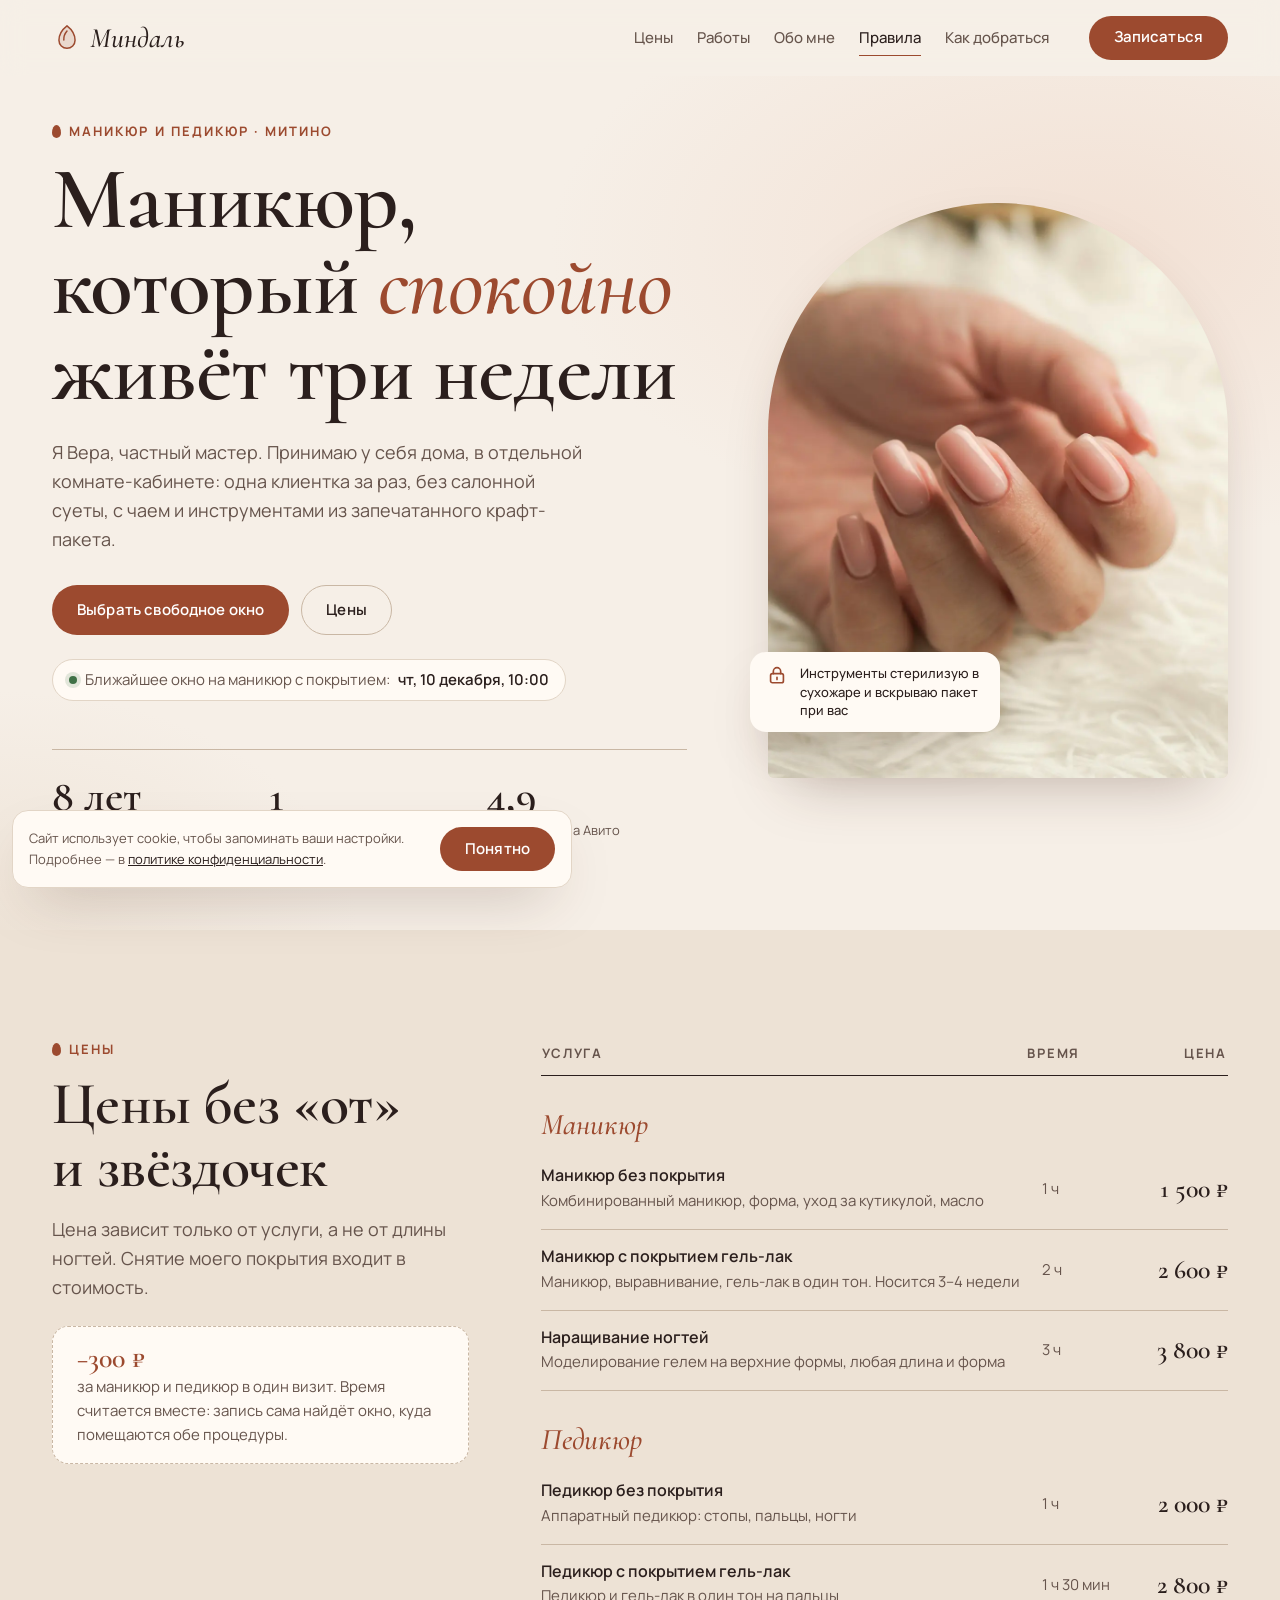
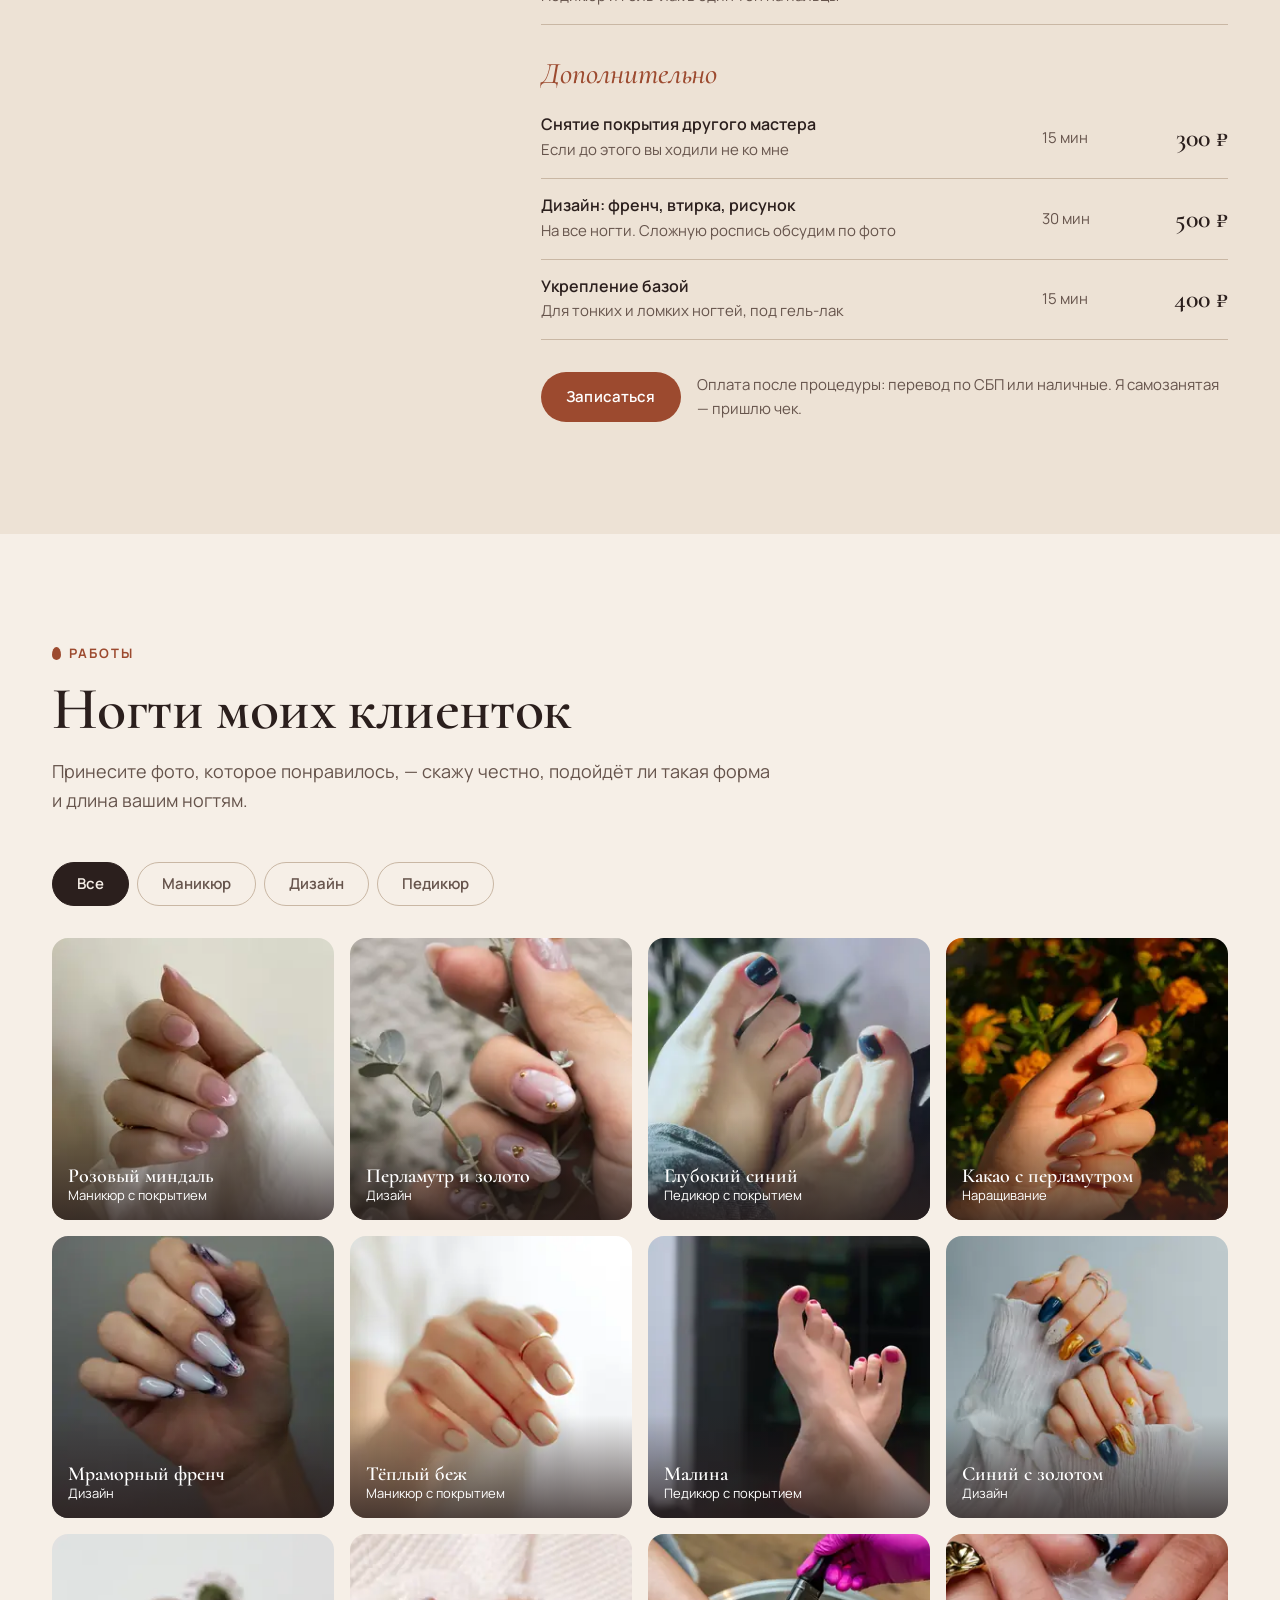
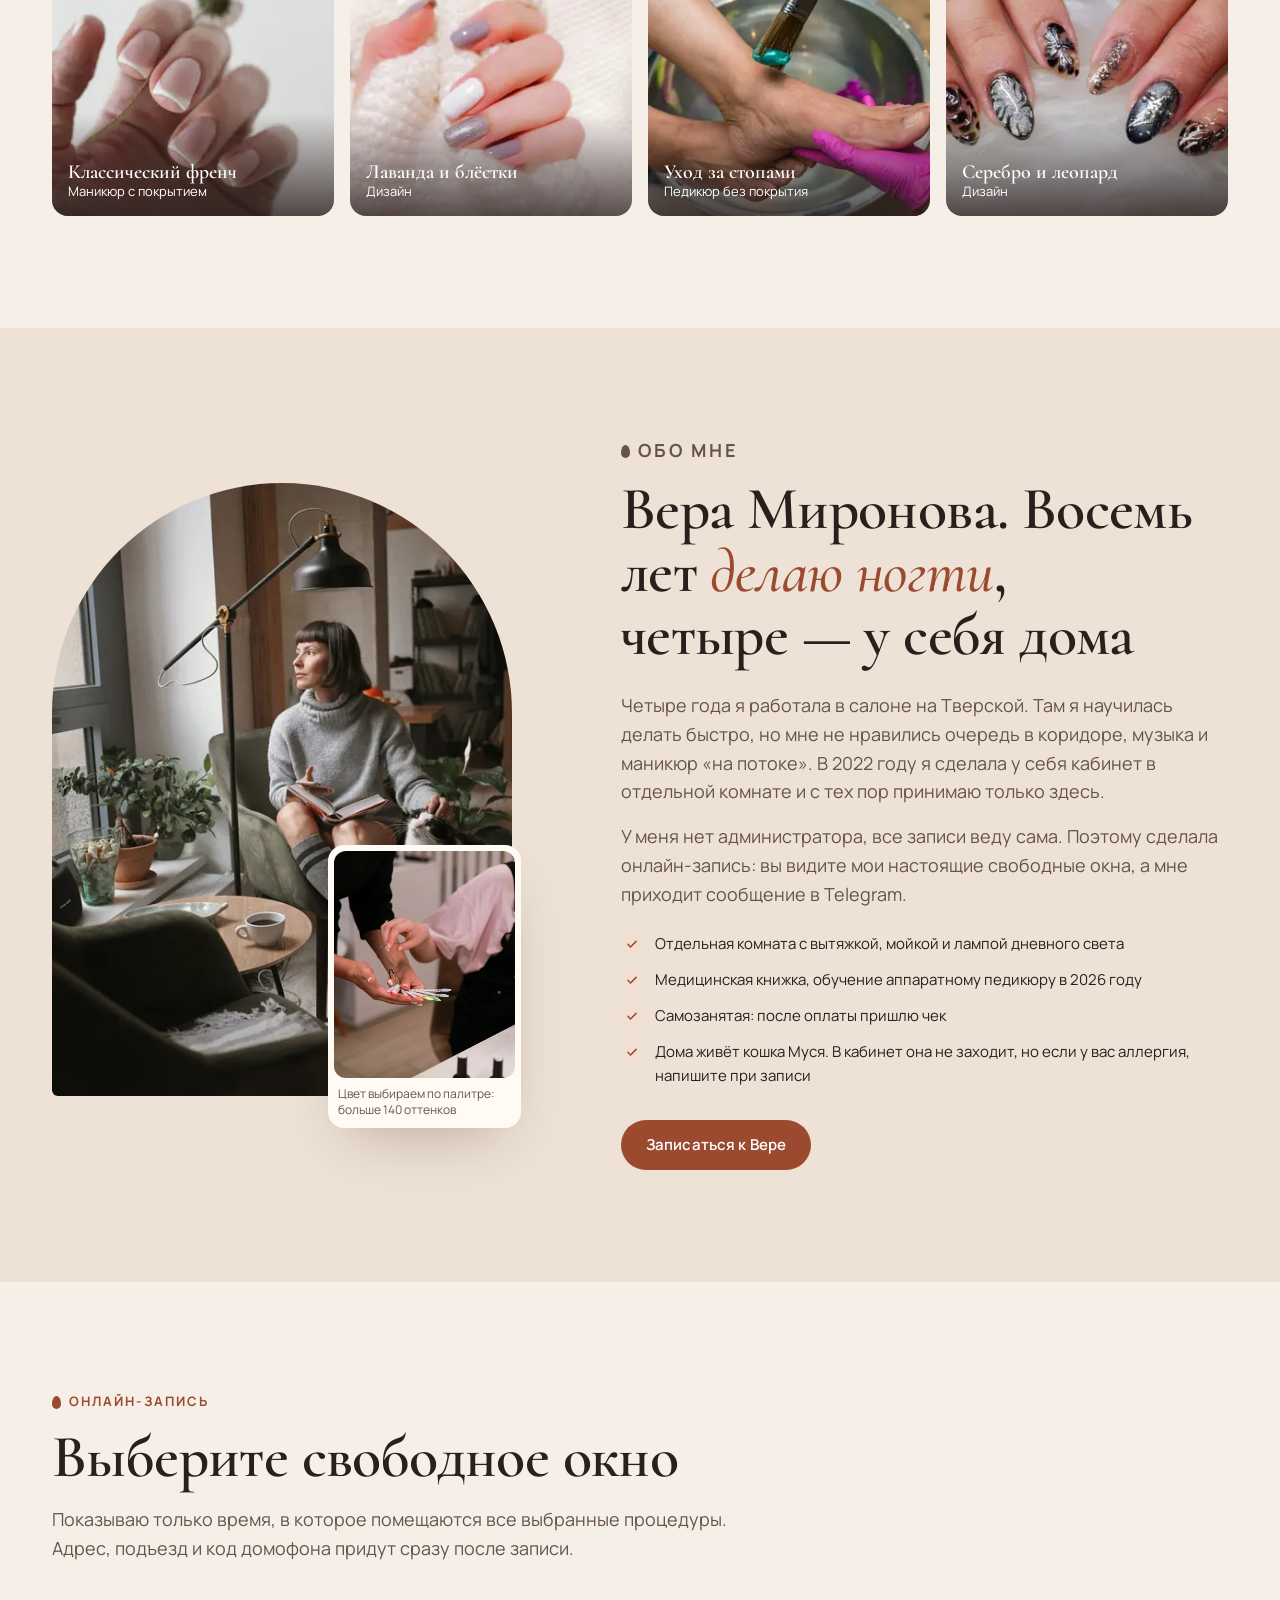
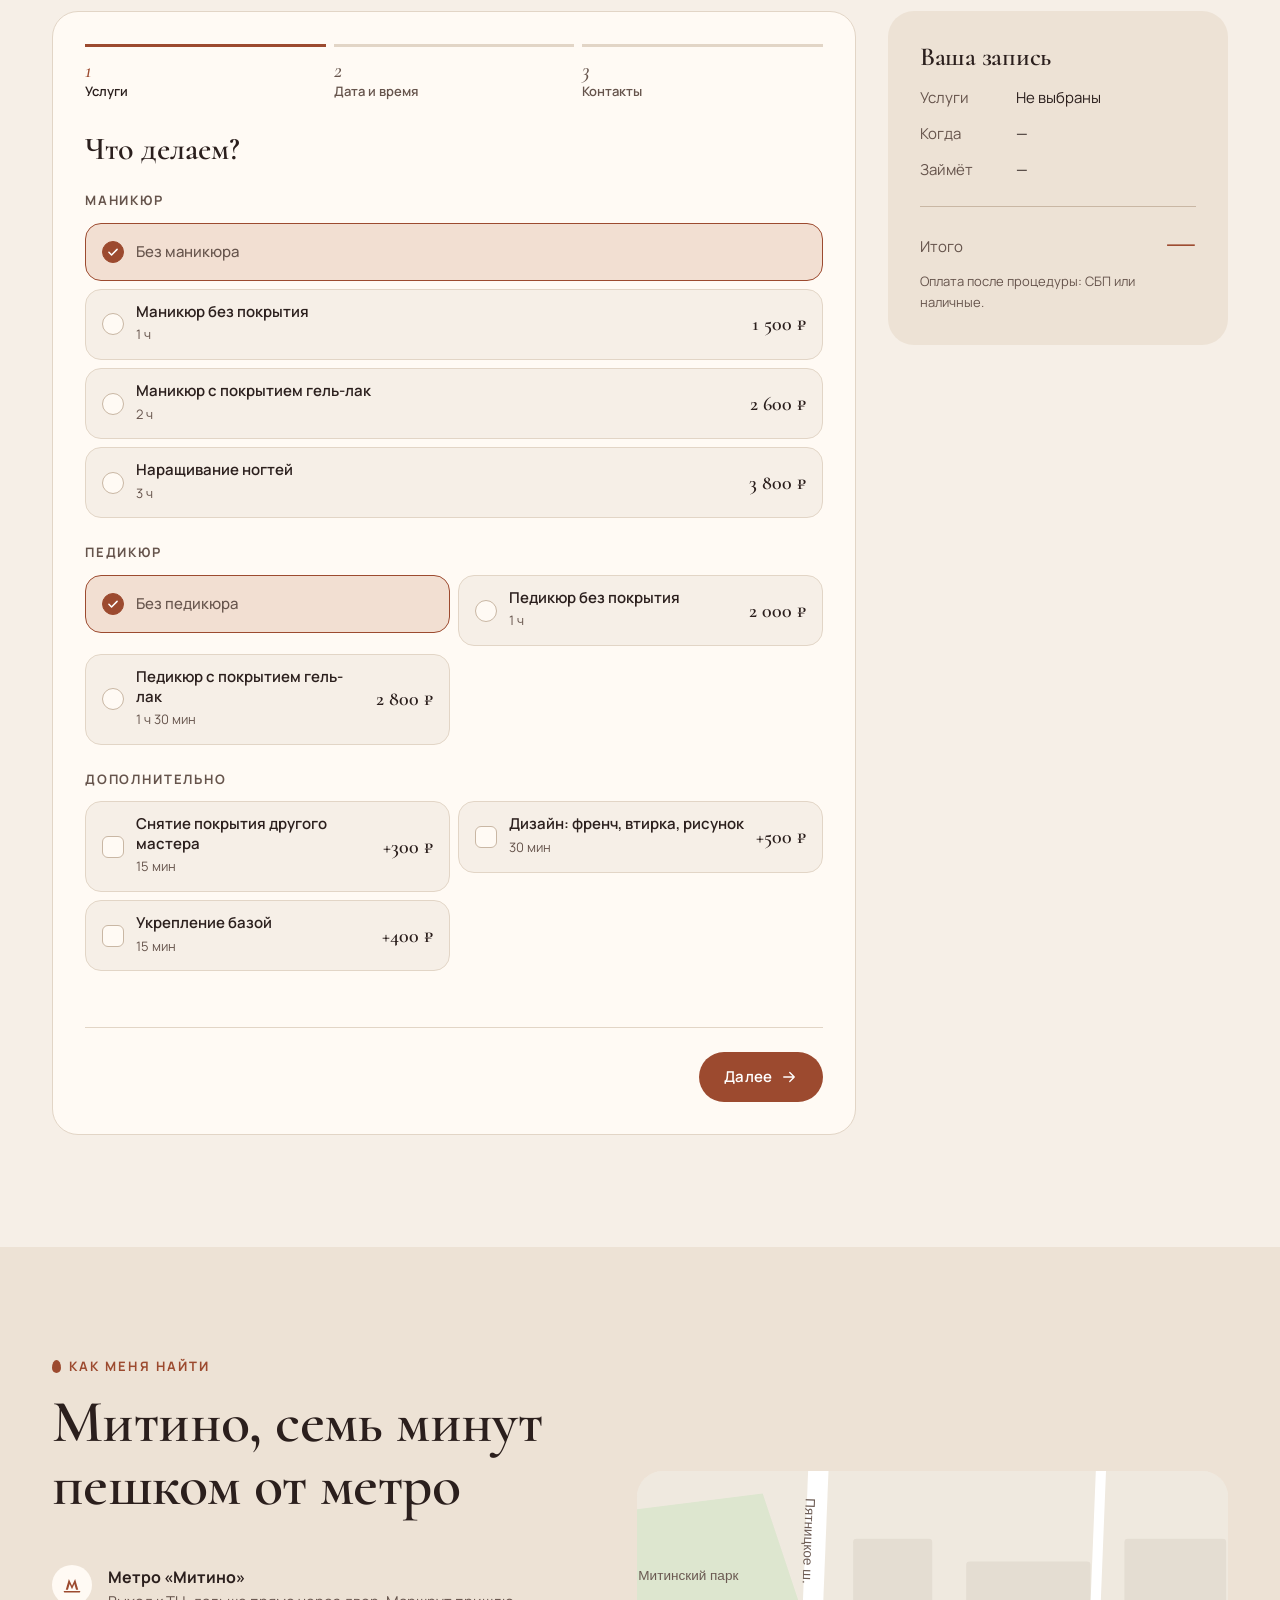
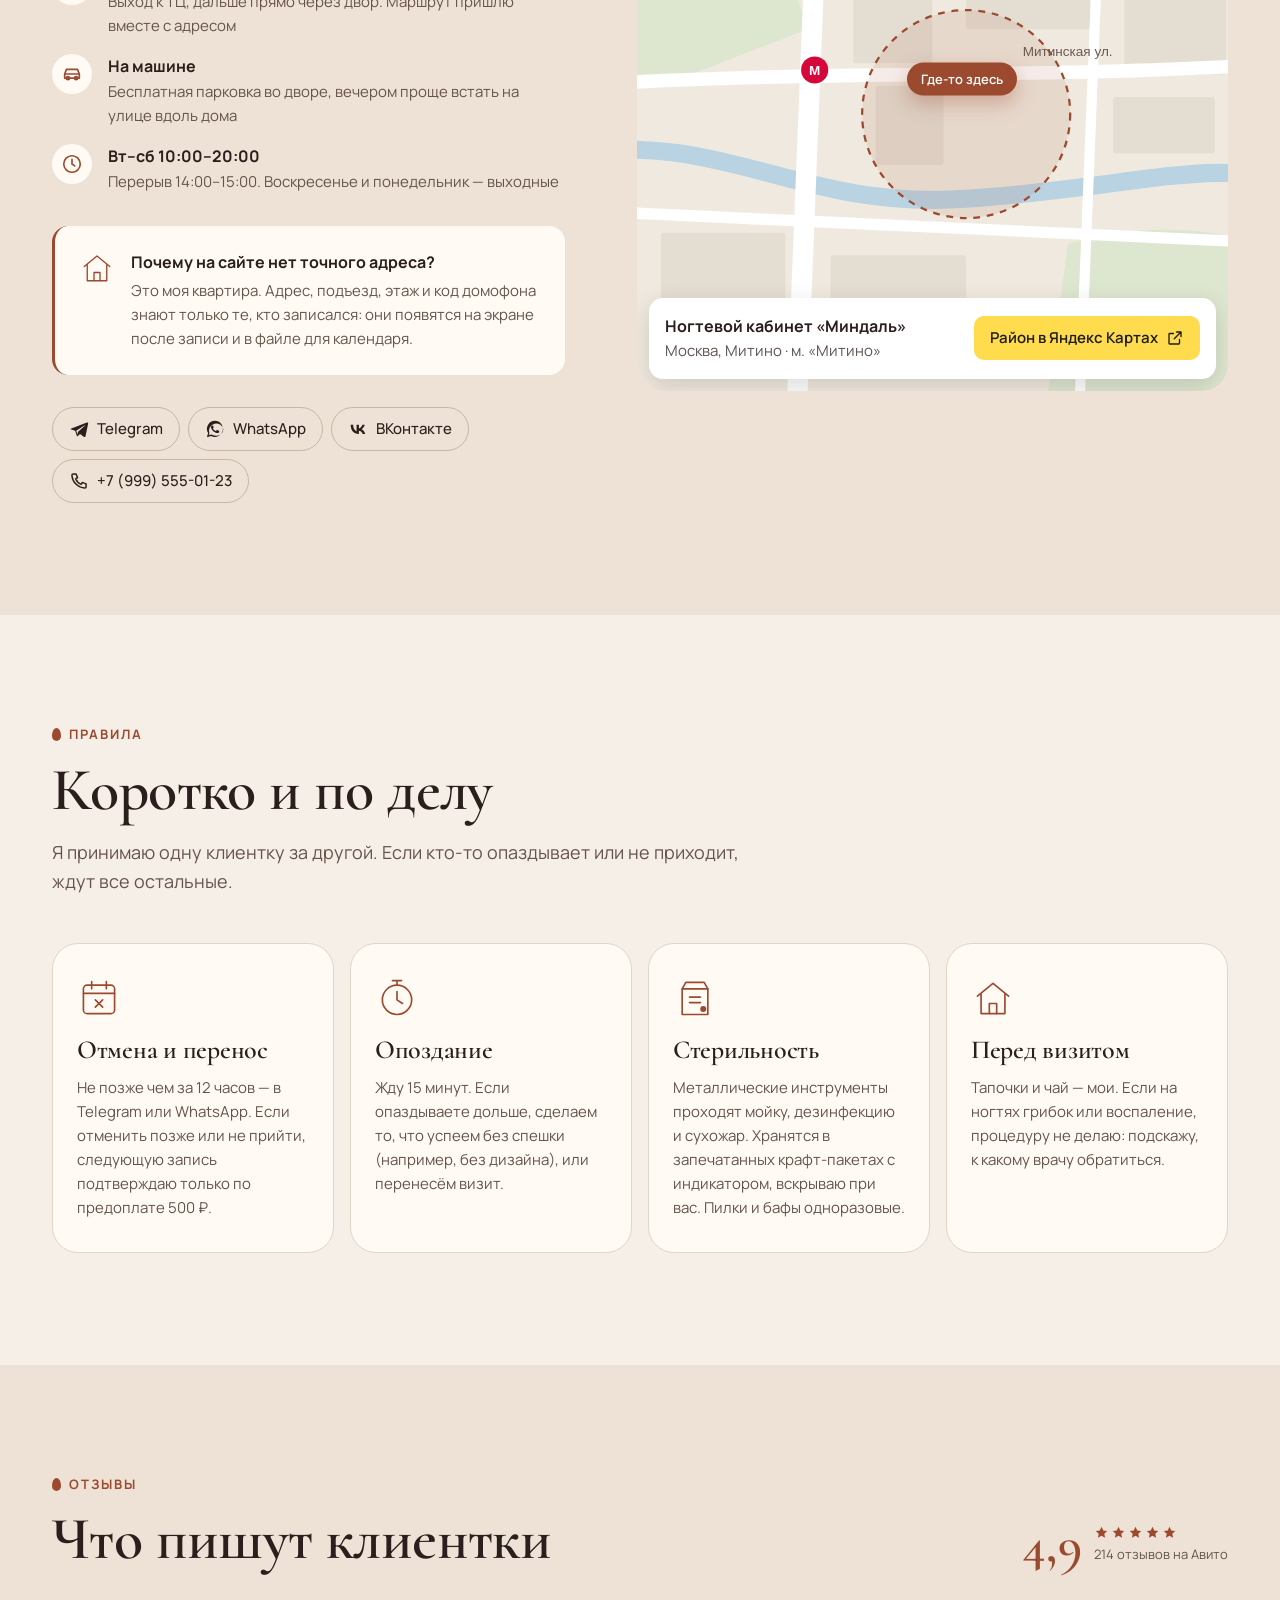
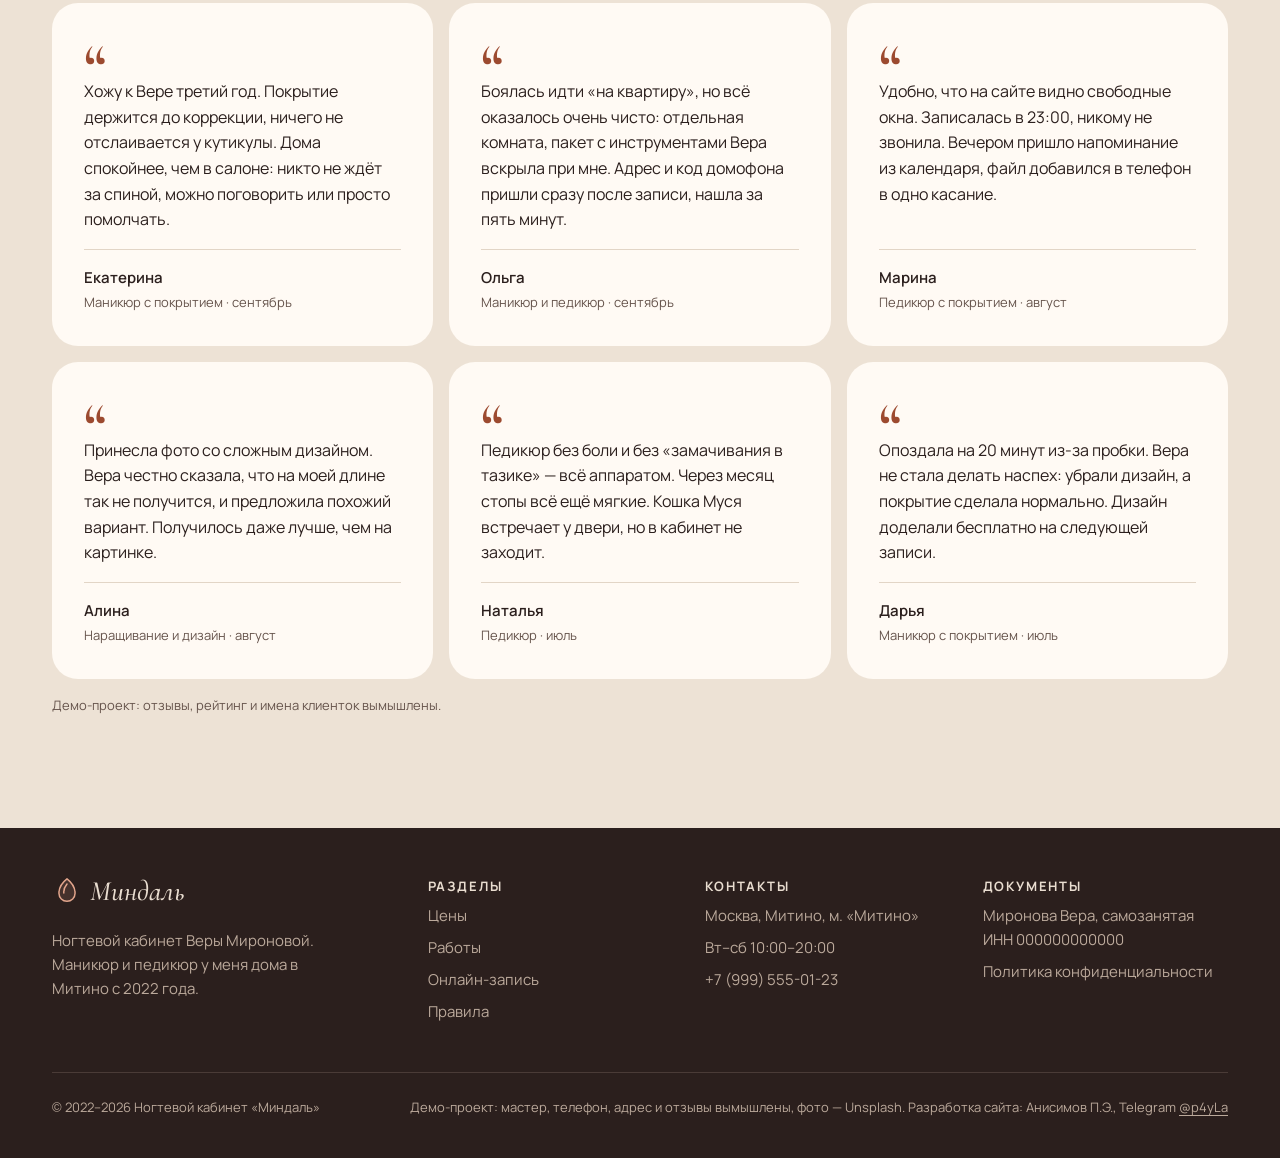
==== index.html @ 2eff7306 "Сайт ногтевого кабинета «Миндаль»: вёрстка, запись по свободным окнам, воркер Co-Authored-By: Claude" ====
<!doctype html>
<html lang="ru">
<head>
  <meta charset="utf-8">
  <meta name="viewport" content="width=device-width, initial-scale=1, viewport-fit=cover">
  <title>Маникюр и педикюр на дому в Митино — кабинет «Миндаль», запись онлайн</title>
  <meta name="description" content="Маникюр с покрытием за 2 600 ₽, педикюр, наращивание. Частный мастер Вера в Митино, 7 минут от метро. Стерильные инструменты из крафт-пакета, одна клиентка за раз. Свободные окна и запись онлайн.">
  <link rel="canonical" href="https://p4yla.github.io/mindal-nails/">
  <meta name="theme-color" content="#f6efe7">
  <meta name="format-detection" content="telephone=no">

  <!-- Яндекс Вебмастер: вставьте свой код подтверждения -->
  <!-- <meta name="yandex-verification" content="XXXXXXXXXXXXXXXX"> -->

  <!-- Open Graph / Twitter Card -->
  <meta property="og:type" content="website">
  <meta property="og:locale" content="ru_RU">
  <meta property="og:site_name" content="Миндаль — маникюр в Митино">
  <meta property="og:title" content="«Миндаль» — маникюр, который спокойно живёт три недели">
  <meta property="og:description" content="Частный мастер в Митино: маникюр, педикюр, наращивание. Одна клиентка за раз, стерильные инструменты, запись онлайн в свободное окно.">
  <meta property="og:url" content="https://p4yla.github.io/mindal-nails/">
  <meta property="og:image" content="https://p4yla.github.io/mindal-nails/img/og.jpg">
  <meta property="og:image:width" content="1200">
  <meta property="og:image:height" content="630">
  <meta name="twitter:card" content="summary_large_image">
  <meta name="twitter:title" content="«Миндаль» — маникюр, который спокойно живёт три недели">
  <meta name="twitter:description" content="Частный мастер в Митино: маникюр, педикюр, запись онлайн в свободное окно.">
  <meta name="twitter:image" content="https://p4yla.github.io/mindal-nails/img/og.jpg">

  <link rel="icon" href="img/favicon.svg" type="image/svg+xml">
  <link rel="preload" href="fonts/cormorant.woff2" as="font" type="font/woff2" crossorigin>
  <link rel="preload" href="fonts/manrope.woff2" as="font" type="font/woff2" crossorigin>
  <link rel="preload" href="img/hero-600.webp" as="image" type="image/webp" media="(max-width: 767px)">
  <link rel="preload" href="img/hero-1000.webp" as="image" type="image/webp" media="(min-width: 768px)">
  <link rel="stylesheet" href="css/style.css">

  <!-- Класс .js включает анимации появления. Без JS контент просто виден. -->
  <script>document.documentElement.classList.add('js')</script>

  <!-- Яндекс Метрика: вставьте код счётчика сюда -->
  <!--
  <script type="text/javascript">
    (function(m,e,t,r,i,k,a){ ... })(window, document, "script", "https://mc.yandex.ru/metrika/tag.js", "ym");
    ym(00000000, "init", { clickmap:true, trackLinks:true, accurateTrackBounce:true });
  </script>
  <noscript><div><img src="https://mc.yandex.ru/watch/00000000" style="position:absolute; left:-9999px;" alt=""></div></noscript>
  -->

  <!-- Точного адреса здесь нет намеренно: мастер принимает дома. Только район и метро. -->
  <script type="application/ld+json">
  {
    "@context": "https://schema.org",
    "@type": "NailSalon",
    "name": "Ногтевой кабинет «Миндаль»",
    "description": "Частный мастер маникюра и педикюра. Принимает у себя дома в Митино, одна клиентка за раз.",
    "url": "https://p4yla.github.io/mindal-nails/",
    "image": "https://p4yla.github.io/mindal-nails/img/og.jpg",
    "telephone": "+7-999-555-01-23",
    "priceRange": "300–3 800 ₽",
    "currenciesAccepted": "RUB",
    "paymentAccepted": "СБП, наличные",
    "address": {
      "@type": "PostalAddress",
      "addressLocality": "Москва",
      "addressRegion": "район Митино",
      "addressCountry": "RU"
    },
    "geo": { "@type": "GeoCoordinates", "latitude": 55.846, "longitude": 37.362 },
    "openingHoursSpecification": [{
      "@type": "OpeningHoursSpecification",
      "dayOfWeek": ["Tuesday","Wednesday","Thursday","Friday","Saturday"],
      "opens": "10:00", "closes": "20:00"
    }],
    "aggregateRating": { "@type": "AggregateRating", "ratingValue": "4.9", "reviewCount": "214" },
    "hasOfferCatalog": {
      "@type": "OfferCatalog",
      "name": "Маникюр и педикюр",
      "itemListElement": [
        { "@type": "Offer", "itemOffered": { "@type": "Service", "name": "Маникюр без покрытия" }, "price": "1500", "priceCurrency": "RUB" },
        { "@type": "Offer", "itemOffered": { "@type": "Service", "name": "Маникюр с покрытием гель-лак" }, "price": "2600", "priceCurrency": "RUB" },
        { "@type": "Offer", "itemOffered": { "@type": "Service", "name": "Наращивание ногтей" }, "price": "3800", "priceCurrency": "RUB" },
        { "@type": "Offer", "itemOffered": { "@type": "Service", "name": "Педикюр без покрытия" }, "price": "2000", "priceCurrency": "RUB" },
        { "@type": "Offer", "itemOffered": { "@type": "Service", "name": "Педикюр с покрытием гель-лак" }, "price": "2800", "priceCurrency": "RUB" }
      ]
    }
  }
  </script>
</head>
<body>
  <!-- SVG-спрайт: все иконки в одном месте, используются через <use> -->
  <svg width="0" height="0" style="position:absolute" aria-hidden="true" focusable="false">
    <symbol id="i-almond" viewBox="0 0 32 32" fill="none" stroke="currentColor" stroke-width="1.6" stroke-linejoin="round">
      <path d="M16 3c6 4.6 8.6 10.4 8.6 15.4A8.6 8.6 0 0116 27a8.6 8.6 0 01-8.6-8.6C7.4 13.4 10 7.6 16 3z" fill="currentColor" fill-opacity=".14"/>
      <path d="M16 8.5c-2.6 3-3.6 6.3-3.4 9.6" stroke-linecap="round"/>
    </symbol>
    <symbol id="i-check" viewBox="0 0 24 24" fill="none" stroke="currentColor" stroke-width="2.6" stroke-linecap="round" stroke-linejoin="round"><path d="M5 12.5l4.5 4.5L19 7.5"/></symbol>
    <symbol id="i-clock" viewBox="0 0 24 24" fill="none" stroke="currentColor" stroke-width="1.8" stroke-linecap="round"><circle cx="12" cy="12" r="9"/><path d="M12 7v5l3 2"/></symbol>
    <symbol id="i-arrow-left" viewBox="0 0 24 24" fill="none" stroke="currentColor" stroke-width="1.8" stroke-linecap="round" stroke-linejoin="round"><path d="M19 12H5M11 6l-6 6 6 6"/></symbol>
    <symbol id="i-arrow-right" viewBox="0 0 24 24" fill="none" stroke="currentColor" stroke-width="1.8" stroke-linecap="round" stroke-linejoin="round"><path d="M5 12h14M13 6l6 6-6 6"/></symbol>
    <symbol id="i-star" viewBox="0 0 24 24" fill="currentColor"><path d="M12 2.8l2.8 5.9 6.4.8-4.7 4.4 1.2 6.4L12 17.2l-5.7 3.1 1.2-6.4L2.8 9.5l6.4-.8z"/></symbol>
    <symbol id="i-calendar" viewBox="0 0 24 24" fill="none" stroke="currentColor" stroke-width="1.8" stroke-linecap="round"><rect x="3.5" y="5" width="17" height="15.5" rx="2"/><path d="M3.5 10h17M8 3v4M16 3v4"/></symbol>
    <symbol id="i-pin" viewBox="0 0 24 24" fill="none" stroke="currentColor" stroke-width="1.8"><path d="M12 21s7-6.2 7-11.5A7 7 0 005 9.5C5 14.8 12 21 12 21z"/><circle cx="12" cy="9.5" r="2.5"/></symbol>
    <symbol id="i-key" viewBox="0 0 24 24" fill="none" stroke="currentColor" stroke-width="1.8" stroke-linecap="round" stroke-linejoin="round"><circle cx="8" cy="15" r="4"/><path d="M11 12l8-8M16 7l2 2M14 9l2 2"/></symbol>
    <symbol id="i-lock" viewBox="0 0 24 24" fill="none" stroke="currentColor" stroke-width="1.8" stroke-linecap="round"><rect x="5" y="10.5" width="14" height="10" rx="2"/><path d="M8 10.5V8a4 4 0 018 0v2.5M12 14.5v2.5"/></symbol>
    <symbol id="i-metro" viewBox="0 0 24 24" fill="currentColor"><path d="M3 18.5h18v1.6H3zM5.2 17.3L8.6 5.5l3.4 7.4 3.4-7.4 3.4 11.8h-2.4l-1.8-6.4-2.6 5.6-2.6-5.6-1.8 6.4z"/></symbol>
    <symbol id="i-car" viewBox="0 0 24 24" fill="none" stroke="currentColor" stroke-width="1.8" stroke-linejoin="round"><path d="M4 16.5V12l2-5h12l2 5v4.5zM4 12h16"/><circle cx="7.5" cy="16.5" r="1.8"/><circle cx="16.5" cy="16.5" r="1.8"/></symbol>
    <symbol id="i-cancel" viewBox="0 0 48 48" fill="none" stroke="currentColor" stroke-width="1.8" stroke-linecap="round"><rect x="7" y="10" width="34" height="31" rx="4"/><path d="M7 19h34M16 6v8M32 6v8M20 26l8 8M28 26l-8 8"/></symbol>
    <symbol id="i-late" viewBox="0 0 48 48" fill="none" stroke="currentColor" stroke-width="1.8" stroke-linecap="round"><circle cx="24" cy="26" r="16"/><path d="M24 17v9l6 4M19 5h10M24 5v5"/></symbol>
    <symbol id="i-steril" viewBox="0 0 48 48" fill="none" stroke="currentColor" stroke-width="1.8" stroke-linecap="round" stroke-linejoin="round"><path d="M10 14h28v28H10z"/><path d="M10 14l4-7h20l4 7M18 23h12M18 29h12"/><circle cx="33" cy="36" r="2.4" fill="currentColor"/></symbol>
    <symbol id="i-home" viewBox="0 0 48 48" fill="none" stroke="currentColor" stroke-width="1.8" stroke-linecap="round" stroke-linejoin="round"><path d="M7 22L24 8l17 14M11 19v22h26V19"/><path d="M20 41V30h8v11"/></symbol>
    <symbol id="i-telegram" viewBox="0 0 24 24" fill="currentColor"><path d="M21.4 4.2L2.9 11.3c-1.1.4-1.1 1.1-.2 1.4l4.7 1.5 1.8 5.6c.2.6.1.9.8.9.5 0 .7-.2 1-.5l2.3-2.2 4.8 3.5c.9.5 1.5.2 1.7-.8l3.1-14.8c.3-1.3-.5-1.9-1.5-1.5zM8.7 14l9.7-6.1c.5-.3.9-.1.5.2l-8.3 7.5-.3 3.4L8.7 14z"/></symbol>
    <symbol id="i-whatsapp" viewBox="0 0 24 24" fill="currentColor"><path d="M12 2.2a9.7 9.7 0 00-8.3 14.7L2.3 21.8l5-1.3A9.7 9.7 0 1012 2.2zm0 17.7c-1.5 0-3-.4-4.2-1.2l-.3-.2-3 .8.8-2.9-.2-.3a8 8 0 1116.9-4.2A8 8 0 0112 19.9zm4.4-6c-.2-.1-1.4-.7-1.7-.8-.2-.1-.4-.1-.5.1l-.8 1c-.1.2-.3.2-.5.1-.7-.3-2.2-.9-3.2-2.7-.2-.4.2-.4.7-1.3.1-.2 0-.3 0-.4l-.8-1.8c-.2-.5-.4-.4-.5-.4h-.5c-.2 0-.4.1-.6.3-.2.2-.8.8-.8 2s.9 2.3 1 2.5c.1.2 1.7 2.7 4.2 3.8 1.6.7 2.2.7 3 .6.5-.1 1.4-.6 1.6-1.1.2-.6.2-1 .1-1.1l-.5-.3z"/></symbol>
    <symbol id="i-vk" viewBox="0 0 24 24" fill="currentColor"><path d="M12.8 18c-6 0-9.5-4.1-9.6-11h3c.1 5 2.3 7.2 4.1 7.6V7h2.8v4.3c1.7-.2 3.6-2.2 4.2-4.3h2.8c-.5 2.6-2.4 4.6-3.8 5.4 1.4.7 3.6 2.4 4.4 5.6h-3.1c-.6-2.1-2.3-3.7-4.5-3.9V18h-.3z"/></symbol>
    <symbol id="i-phone" viewBox="0 0 24 24" fill="none" stroke="currentColor" stroke-width="1.8" stroke-linejoin="round"><path d="M5 3.5h3.5l1.8 4.5-2.3 1.4a11 11 0 006.6 6.6l1.4-2.3 4.5 1.8V19a1.5 1.5 0 01-1.5 1.5A16.5 16.5 0 013.5 5 1.5 1.5 0 015 3.5z"/></symbol>
    <symbol id="i-external" viewBox="0 0 24 24" fill="none" stroke="currentColor" stroke-width="1.8" stroke-linecap="round" stroke-linejoin="round"><path d="M14 4h6v6M20 4l-9 9M18 14v5a1 1 0 01-1 1H5a1 1 0 01-1-1V7a1 1 0 011-1h5"/></symbol>
  </svg>

  <a class="skip-link" href="#main">Перейти к содержанию</a>

  <header class="header" id="header">
    <div class="container header__inner">
      <a class="logo" href="#top" aria-label="Миндаль — на главную">
        <svg aria-hidden="true"><use href="#i-almond"/></svg>
        <span>Миндаль</span>
      </a>
      <nav class="nav" aria-label="Основное меню">
        <ul>
          <li><a href="#services">Цены</a></li>
          <li><a href="#works">Работы</a></li>
          <li><a href="#about">Обо мне</a></li>
          <li><a href="#rules">Правила</a></li>
          <li><a href="#location">Как добраться</a></li>
        </ul>
      </nav>
      <a class="btn btn--primary header__cta" href="#booking">Записаться</a>
      <button class="burger" type="button" aria-label="Открыть меню" aria-expanded="false" aria-controls="mobile-menu"><span></span></button>
    </div>
  </header>

  <nav class="mobile-menu" id="mobile-menu" aria-label="Мобильное меню" hidden>
    <ul>
      <li><a href="#services">Цены</a></li>
      <li><a href="#works">Работы</a></li>
      <li><a href="#about">Обо мне</a></li>
      <li><a href="#rules">Правила</a></li>
      <li><a href="#location">Как добраться</a></li>
    </ul>
    <div class="mobile-menu__foot">
      <a class="btn btn--primary btn--block" href="#booking">Записаться онлайн</a>
      <a class="mobile-menu__phone" href="tel:+79995550123">+7 (999) 555-01-23</a>
      <p>Вт–сб 10:00–20:00 · Митино</p>
    </div>
  </nav>

  <main id="main">
    <!-- ===== Первый экран ===== -->
    <section class="hero" id="top" aria-labelledby="hero-title">
      <div class="container hero__grid">
        <div class="hero__content">
          <p class="eyebrow">Маникюр и педикюр · Митино</p>
          <h1 class="hero__title" id="hero-title">Маникюр, который <em>спокойно</em> живёт три недели</h1>
          <p class="hero__lead">Я Вера, частный мастер. Принимаю у себя дома, в отдельной комнате-кабинете: одна клиентка за раз, без салонной суеты, с чаем и инструментами из запечатанного крафт-пакета.</p>
          <div class="hero__actions">
            <a class="btn btn--primary" href="#booking">Выбрать свободное окно</a>
            <a class="btn btn--ghost" href="#services">Цены</a>
          </div>
          <p class="hero__slot" id="next-slot" aria-live="polite" hidden></p>
          <dl class="hero__facts">
            <div><dt>делаю маникюр</dt><dd>8 лет</dd></div>
            <div><dt>клиентка в кабинете — только вы</dt><dd>1</dd></div>
            <div><dt>214 отзывов на Авито</dt><dd>4,9</dd></div>
          </dl>
        </div>
        <div class="hero__media">
          <picture class="arch">
            <source media="(min-width: 768px)" srcset="img/hero-1000.webp" type="image/webp">
            <img src="img/hero-600.webp" width="600" height="750" alt="Рука с нюдовым маникюром на светлом мохнатом пледе" fetchpriority="high">
          </picture>
          <p class="hero__note"><svg aria-hidden="true"><use href="#i-lock"/></svg><span>Инструменты стерилизую в сухожаре и вскрываю пакет при вас</span></p>
        </div>
      </div>
    </section>

    <!-- ===== Цены ===== -->
    <section class="section section--sand" id="services" aria-labelledby="services-title">
      <div class="container price-layout">
        <div class="section-head reveal">
          <p class="eyebrow">Цены</p>
          <h2 class="section-title" id="services-title">Цены без «от» и&nbsp;звёздочек</h2>
          <p class="section-lead">Цена зависит только от услуги, а не от длины ногтей. Снятие моего покрытия входит в стоимость.</p>
          <p class="price-combo"><b>−300 ₽</b> за маникюр и педикюр в один визит. Время считается вместе: запись сама найдёт окно, куда помещаются обе процедуры.</p>
        </div>
        <div class="reveal" data-delay="1">
          <table class="price-table" id="price-table">
            <caption class="visually-hidden">Цены и длительность услуг</caption>
            <thead><tr><th scope="col">Услуга</th><th scope="col">Время</th><th scope="col">Цена</th></tr></thead>
            <tbody>
              <tr class="price-group"><th scope="colgroup" colspan="3">Маникюр</th></tr>
              <tr data-id="mani_clean" data-group="mani" data-dur="60" data-price="1500">
                <th scope="row"><b>Маникюр без покрытия</b><small>Комбинированный маникюр, форма, уход за кутикулой, масло</small></th>
                <td class="td-time">1 ч</td><td class="td-price">1 500 ₽</td>
              </tr>
              <tr data-id="mani_gel" data-group="mani" data-dur="120" data-price="2600">
                <th scope="row"><b>Маникюр с покрытием гель-лак</b><small>Маникюр, выравнивание, гель-лак в один тон. Носится 3–4 недели</small></th>
                <td class="td-time">2 ч</td><td class="td-price">2 600 ₽</td>
              </tr>
              <tr data-id="mani_ext" data-group="mani" data-dur="180" data-price="3800">
                <th scope="row"><b>Наращивание ногтей</b><small>Моделирование гелем на верхние формы, любая длина и форма</small></th>
                <td class="td-time">3 ч</td><td class="td-price">3 800 ₽</td>
              </tr>
              <tr class="price-group"><th scope="colgroup" colspan="3">Педикюр</th></tr>
              <tr data-id="pedi_clean" data-group="pedi" data-dur="60" data-price="2000">
                <th scope="row"><b>Педикюр без покрытия</b><small>Аппаратный педикюр: стопы, пальцы, ногти</small></th>
                <td class="td-time">1 ч</td><td class="td-price">2 000 ₽</td>
              </tr>
              <tr data-id="pedi_gel" data-group="pedi" data-dur="90" data-price="2800">
                <th scope="row"><b>Педикюр с покрытием гель-лак</b><small>Педикюр и гель-лак в один тон на пальцы</small></th>
                <td class="td-time">1 ч 30 мин</td><td class="td-price">2 800 ₽</td>
              </tr>
              <tr class="price-group"><th scope="colgroup" colspan="3">Дополнительно</th></tr>
              <tr data-id="ex_remove" data-group="extra" data-dur="15" data-price="300">
                <th scope="row"><b>Снятие покрытия другого мастера</b><small>Если до этого вы ходили не ко мне</small></th>
                <td class="td-time">15 мин</td><td class="td-price">300 ₽</td>
              </tr>
              <tr data-id="ex_design" data-group="extra" data-dur="30" data-price="500">
                <th scope="row"><b>Дизайн: френч, втирка, рисунок</b><small>На все ногти. Сложную роспись обсудим по фото</small></th>
                <td class="td-time">30 мин</td><td class="td-price">500 ₽</td>
              </tr>
              <tr data-id="ex_strength" data-group="extra" data-dur="15" data-price="400">
                <th scope="row"><b>Укрепление базой</b><small>Для тонких и ломких ногтей, под гель-лак</small></th>
                <td class="td-time">15 мин</td><td class="td-price">400 ₽</td>
              </tr>
            </tbody>
          </table>
          <div class="price-cta">
            <a class="btn btn--primary" href="#booking">Записаться</a>
            <p>Оплата после процедуры: перевод по СБП или наличные. Я самозанятая — пришлю чек.</p>
          </div>
        </div>
      </div>
    </section>

    <!-- ===== Работы ===== -->
    <section class="section" id="works" aria-labelledby="works-title">
      <div class="container">
        <div class="section-head reveal">
          <p class="eyebrow">Работы</p>
          <h2 class="section-title" id="works-title">Ногти моих клиенток</h2>
          <p class="section-lead">Принесите фото, которое понравилось, — скажу честно, подойдёт ли такая форма и длина вашим ногтям.</p>
        </div>
        <div class="filters reveal" role="group" aria-label="Фильтр работ">
          <button type="button" data-filter="all" aria-pressed="true">Все</button>
          <button type="button" data-filter="mani" aria-pressed="false">Маникюр</button>
          <button type="button" data-filter="design" aria-pressed="false">Дизайн</button>
          <button type="button" data-filter="pedi" aria-pressed="false">Педикюр</button>
        </div>
        <p class="visually-hidden" id="gallery-status" aria-live="polite"></p>
        <div class="gallery" id="gallery">
          <figure class="gallery__item" data-cat="mani"><img src="img/work-1.webp" srcset="img/work-1-300.webp 300w, img/work-1.webp 600w" sizes="(min-width: 1240px) 290px, (min-width: 768px) 23vw, 46vw" width="600" height="600" loading="lazy" alt="Миндалевидные ногти с полупрозрачным розовым покрытием"><figcaption><b>Розовый миндаль</b>Маникюр с покрытием</figcaption></figure>
          <figure class="gallery__item" data-cat="design"><img src="img/work-5.webp" srcset="img/work-5-300.webp 300w, img/work-5.webp 600w" sizes="(min-width: 1240px) 290px, (min-width: 768px) 23vw, 46vw" width="600" height="600" loading="lazy" alt="Молочные ногти с объёмным перламутровым узором и золотыми бусинами, в руке веточка эвкалипта"><figcaption><b>Перламутр и золото</b>Дизайн</figcaption></figure>
          <figure class="gallery__item" data-cat="pedi"><img src="img/work-10.webp" srcset="img/work-10-300.webp 300w, img/work-10.webp 600w" sizes="(min-width: 1240px) 290px, (min-width: 768px) 23vw, 46vw" width="600" height="600" loading="lazy" alt="Педикюр с тёмно-синим глянцевым покрытием"><figcaption><b>Глубокий синий</b>Педикюр с покрытием</figcaption></figure>
          <figure class="gallery__item" data-cat="mani"><img src="img/work-2.webp" srcset="img/work-2-300.webp 300w, img/work-2.webp 600w" sizes="(min-width: 1240px) 290px, (min-width: 768px) 23vw, 46vw" width="600" height="600" loading="lazy" alt="Длинные миндалевидные ногти цвета какао на фоне оранжевых цветов"><figcaption><b>Какао с перламутром</b>Наращивание</figcaption></figure>
          <figure class="gallery__item" data-cat="design"><img src="img/work-6.webp" srcset="img/work-6-300.webp 300w, img/work-6.webp 600w" sizes="(min-width: 1240px) 290px, (min-width: 768px) 23vw, 46vw" width="600" height="600" loading="lazy" alt="Светло-сиреневые ногти с мраморными кончиками"><figcaption><b>Мраморный френч</b>Дизайн</figcaption></figure>
          <figure class="gallery__item" data-cat="mani"><img src="img/work-3.webp" srcset="img/work-3-300.webp 300w, img/work-3.webp 600w" sizes="(min-width: 1240px) 290px, (min-width: 768px) 23vw, 46vw" width="600" height="600" loading="lazy" alt="Короткие ногти с бежевым покрытием и тонкое кольцо на пальце"><figcaption><b>Тёплый беж</b>Маникюр с покрытием</figcaption></figure>
          <figure class="gallery__item" data-cat="pedi"><img src="img/work-11.webp" srcset="img/work-11-300.webp 300w, img/work-11.webp 600w" sizes="(min-width: 1240px) 290px, (min-width: 768px) 23vw, 46vw" width="600" height="600" loading="lazy" alt="Стопы с ярко-малиновым педикюром"><figcaption><b>Малина</b>Педикюр с покрытием</figcaption></figure>
          <figure class="gallery__item" data-cat="design"><img src="img/work-7.webp" srcset="img/work-7-300.webp 300w, img/work-7.webp 600w" sizes="(min-width: 1240px) 290px, (min-width: 768px) 23vw, 46vw" width="600" height="600" loading="lazy" alt="Ногти в синих, золотых и молочных тонах с разным рисунком на каждом пальце"><figcaption><b>Синий с золотом</b>Дизайн</figcaption></figure>
          <figure class="gallery__item" data-cat="mani"><img src="img/work-4.webp" srcset="img/work-4-300.webp 300w, img/work-4.webp 600w" sizes="(min-width: 1240px) 290px, (min-width: 768px) 23vw, 46vw" width="600" height="600" loading="lazy" alt="Классический френч на коротких ногтях, в пальцах маленькая ромашка"><figcaption><b>Классический френч</b>Маникюр с покрытием</figcaption></figure>
          <figure class="gallery__item" data-cat="design"><img src="img/work-8.webp" srcset="img/work-8-300.webp 300w, img/work-8.webp 600w" sizes="(min-width: 1240px) 290px, (min-width: 768px) 23vw, 46vw" width="600" height="600" loading="lazy" alt="Ногти в сиреневых, белом и серебристом с блёстками оттенках на фоне вязаного свитера"><figcaption><b>Лаванда и блёстки</b>Дизайн</figcaption></figure>
          <figure class="gallery__item" data-cat="pedi"><img src="img/work-12.webp" srcset="img/work-12-300.webp 300w, img/work-12.webp 600w" sizes="(min-width: 1240px) 290px, (min-width: 768px) 23vw, 46vw" width="600" height="600" loading="lazy" alt="Мастер в перчатках наносит средство на стопу над чашей для педикюра"><figcaption><b>Уход за стопами</b>Педикюр без покрытия</figcaption></figure>
          <figure class="gallery__item" data-cat="design"><img src="img/work-9.webp" srcset="img/work-9-300.webp 300w, img/work-9.webp 600w" sizes="(min-width: 1240px) 290px, (min-width: 768px) 23vw, 46vw" width="600" height="600" loading="lazy" alt="Миндалевидные ногти с серебряным объёмным дизайном и леопардовым принтом"><figcaption><b>Серебро и леопард</b>Дизайн</figcaption></figure>
        </div>
      </div>
    </section>

    <!-- ===== Обо мне ===== -->
    <section class="section section--sand" id="about" aria-labelledby="about-title">
      <div class="container about">
        <div class="about__media reveal">
          <picture class="arch arch--soft">
            <img src="img/about-900.webp" srcset="img/about-500.webp 500w, img/about-900.webp 900w" sizes="(min-width: 1024px) 460px, 90vw" width="900" height="1200" loading="lazy" alt="Вера в сером свитере сидит в кресле у окна, рядом чёрно-белая кошка">
          </picture>
          <figure class="about__process">
            <img src="img/process-360.webp" srcset="img/process-360.webp 360w, img/process-600.webp 600w" sizes="(min-width: 1024px) 200px, 38vw" width="360" height="450" loading="lazy" alt="Мастер показывает клиентке палитру оттенков гель-лака">
            <figcaption>Цвет выбираем по палитре: больше 140 оттенков</figcaption>
          </figure>
        </div>
        <div class="about__text reveal" data-delay="1">
          <p class="eyebrow">Обо мне</p>
          <h2 class="section-title" id="about-title">Вера Миронова. Восемь лет <em>делаю ногти</em>, четыре&nbsp;— у себя дома</h2>
          <p>Четыре года я работала в салоне на Тверской. Там я научилась делать быстро, но мне не нравились очередь в коридоре, музыка и маникюр «на потоке». В 2022 году я сделала у себя кабинет в отдельной комнате и с тех пор принимаю только здесь.</p>
          <p>У меня нет администратора, все записи веду сама. Поэтому сделала онлайн-запись: вы видите мои настоящие свободные окна, а мне приходит сообщение в Telegram.</p>
          <ul class="about__list">
            <li><svg aria-hidden="true"><use href="#i-check"/></svg>Отдельная комната с вытяжкой, мойкой и лампой дневного света</li>
            <li><svg aria-hidden="true"><use href="#i-check"/></svg>Медицинская книжка, обучение аппаратному педикюру в 2026 году</li>
            <li><svg aria-hidden="true"><use href="#i-check"/></svg>Самозанятая: после оплаты пришлю чек</li>
            <li><svg aria-hidden="true"><use href="#i-check"/></svg>Дома живёт кошка Муся. В кабинет она не заходит, но если у вас аллергия, напишите при записи</li>
          </ul>
          <a class="btn btn--primary" href="#booking">Записаться к Вере</a>
        </div>
      </div>
    </section>

    <!-- ===== Онлайн-запись ===== -->
    <section class="section" id="booking" aria-labelledby="booking-title">
      <div class="container">
        <div class="section-head reveal">
          <p class="eyebrow">Онлайн-запись</p>
          <h2 class="section-title" id="booking-title">Выберите свободное окно</h2>
          <p class="section-lead">Показываю только время, в которое помещаются все выбранные процедуры. Адрес, подъезд и код домофона придут сразу после записи.</p>
        </div>

        <noscript>
          <p class="section-lead">Онлайн-запись работает с включённым JavaScript. Или напишите мне: <a href="tel:+79995550123">+7 (999) 555-01-23</a>, Telegram и WhatsApp.</p>
        </noscript>

        <div class="booking-wrap">
          <form class="booking" id="booking-form" novalidate>
            <div class="progress" aria-hidden="true">
              <ol>
                <li class="is-current">Услуги</li>
                <li>Дата и время</li>
                <li>Контакты</li>
              </ol>
            </div>
            <p class="visually-hidden" id="step-status" aria-live="polite">Шаг 1 из 3: услуги</p>

            <fieldset class="step" data-step="1">
              <legend class="step__title">Что делаем?</legend>
              <div id="svc-groups"><!-- заполняется из таблицы цен --></div>
            </fieldset>

            <fieldset class="step" data-step="2" hidden>
              <legend class="step__title">Дата и время</legend>
              <p class="step__hint" id="dur-hint"></p>
              <div class="dates" id="dates" role="group" aria-label="Дата визита"></div>
              <div class="slots" id="slots" aria-live="polite"></div>
            </fieldset>

            <fieldset class="step" data-step="3" hidden>
              <legend class="step__title">Как с вами связаться</legend>
              <div class="field">
                <label for="b-name">Имя <span class="req" aria-hidden="true">*</span></label>
                <input class="input" id="b-name" name="name" type="text" autocomplete="given-name" placeholder="Как к вам обращаться" required data-validate="name" aria-describedby="b-name-err">
                <p class="field__error" id="b-name-err" aria-live="polite"></p>
              </div>
              <div class="field">
                <label for="b-phone">Телефон <span class="req" aria-hidden="true">*</span></label>
                <input class="input" id="b-phone" name="phone" type="tel" inputmode="tel" autocomplete="tel" placeholder="+7 (___) ___-__-__" required data-validate="phone" data-mask="phone" aria-describedby="b-phone-err">
                <p class="field__error" id="b-phone-err" aria-live="polite"></p>
              </div>
              <div class="field" role="radiogroup" aria-labelledby="contact-label">
                <span class="field__label" id="contact-label">Где удобнее получить подтверждение</span>
                <div class="pills">
                  <label class="pill"><input type="radio" name="contact" value="telegram" checked><span>Telegram</span></label>
                  <label class="pill"><input type="radio" name="contact" value="whatsapp"><span>WhatsApp</span></label>
                  <label class="pill"><input type="radio" name="contact" value="call"><span>Звонок</span></label>
                </div>
              </div>
              <div class="field">
                <label for="b-comment">Комментарий</label>
                <textarea class="input" id="b-comment" name="comment" maxlength="500" placeholder="Например: хочу дизайн как на фото, пришлю в Telegram"></textarea>
              </div>
              <label class="consent">
                <input type="checkbox" name="consent" required data-validate="consent">
                <span class="consent__box"><svg aria-hidden="true"><use href="#i-check"/></svg></span>
                <span>Даю согласие на обработку персональных данных в соответствии с <a href="privacy.html" target="_blank">политикой конфиденциальности</a> (152-ФЗ)</span>
                <span class="consent__error" aria-live="polite"></span>
              </label>
            </fieldset>

            <div class="hp" aria-hidden="true"><label>Сайт <input type="text" name="website" tabindex="-1" autocomplete="off"></label></div>
            <p class="step-error" id="step-error" role="alert"></p>

            <div class="step-nav" id="step-nav">
              <button class="btn btn--link" type="button" id="step-back" hidden>
                <svg aria-hidden="true"><use href="#i-arrow-left"/></svg>Назад
              </button>
              <span class="step-total" id="step-total" aria-hidden="true"></span>
              <button class="btn btn--primary" type="button" id="step-next">
                Далее<svg aria-hidden="true"><use href="#i-arrow-right"/></svg>
              </button>
              <button class="btn btn--primary" type="submit" id="step-submit" hidden>Записаться</button>
            </div>

            <div class="success" id="booking-success" hidden tabindex="-1">
              <div class="success__icon"><svg aria-hidden="true"><use href="#i-check"/></svg></div>
              <h3>Вы записаны</h3>
              <p id="booking-success-text"></p>
              <div class="address-card" id="address-card">
                <p class="address-card__title"><svg aria-hidden="true"><use href="#i-key"/></svg>Как меня найти</p>
                <p class="address-card__line" id="address-line"></p>
                <p class="address-card__note" id="address-note"></p>
                <a class="address-card__map" id="address-map" href="#" target="_blank" rel="noopener">Маршрут в Яндекс Картах<svg aria-hidden="true"><use href="#i-external"/></svg></a>
              </div>
              <p class="success__small">Адрес сохранится в файле для календаря. Отменить или перенести запись — напишите мне не позже чем за 12 часов.</p>
              <div class="success__actions">
                <button class="btn btn--primary" type="button" id="add-calendar"><svg aria-hidden="true"><use href="#i-calendar"/></svg>Добавить в календарь</button>
                <button class="btn btn--ghost" type="button" id="booking-again">Новая запись</button>
              </div>
            </div>
          </form>

          <aside class="summary" aria-labelledby="summary-title">
            <h3 class="summary__title" id="summary-title">Ваша запись</h3>
            <dl>
              <div><dt>Услуги</dt><dd id="sum-services">Не выбраны</dd></div>
              <div><dt>Когда</dt><dd id="sum-date">—</dd></div>
              <div><dt>Займёт</dt><dd id="sum-dur">—</dd></div>
              <div id="sum-discount-row" hidden><dt>Скидка</dt><dd id="sum-discount"></dd></div>
            </dl>
            <div class="summary__total"><span>Итого</span><strong id="sum-total">—</strong></div>
            <p class="summary__note" id="sum-note">Оплата после процедуры: СБП или наличные.</p>
          </aside>
        </div>
      </div>
    </section>

    <!-- ===== Как меня найти ===== -->
    <section class="section section--sand" id="location" aria-labelledby="location-title">
      <div class="container location">
        <div class="reveal">
          <div class="section-head">
            <p class="eyebrow">Как меня найти</p>
            <h2 class="section-title" id="location-title">Митино, семь минут пешком от&nbsp;метро</h2>
          </div>
          <ul class="facts-list">
            <li><svg aria-hidden="true"><use href="#i-metro"/></svg><div><b>Метро «Митино»</b>Выход к ТЦ, дальше прямо через двор. Маршрут пришлю вместе с адресом</div></li>
            <li><svg aria-hidden="true"><use href="#i-car"/></svg><div><b>На машине</b>Бесплатная парковка во дворе, вечером проще встать на улице вдоль дома</div></li>
            <li><svg aria-hidden="true"><use href="#i-clock"/></svg><div><b>Вт–сб 10:00–20:00</b>Перерыв 14:00–15:00. Воскресенье и понедельник — выходные</div></li>
          </ul>
          <div class="privacy-note">
            <svg aria-hidden="true"><use href="#i-home"/></svg>
            <p><b>Почему на сайте нет точного адреса?</b> Это моя квартира. Адрес, подъезд, этаж и код домофона знают только те, кто записался: они появятся на экране после записи и в файле для календаря.</p>
          </div>
          <div class="messengers">
            <a class="messenger" href="#" aria-label="Написать в Telegram"><svg aria-hidden="true"><use href="#i-telegram"/></svg>Telegram</a>
            <a class="messenger" href="#" aria-label="Написать в WhatsApp"><svg aria-hidden="true"><use href="#i-whatsapp"/></svg>WhatsApp</a>
            <a class="messenger" href="#" aria-label="Страница ВКонтакте"><svg aria-hidden="true"><use href="#i-vk"/></svg>ВКонтакте</a>
            <a class="messenger" href="tel:+79995550123"><svg aria-hidden="true"><use href="#i-phone"/></svg>+7 (999) 555-01-23</a>
          </div>
        </div>

        <div class="map reveal" data-delay="1">
          <!-- Заглушка карты: только район, без точки дома. Без iframe и сторонних скриптов. -->
          <svg class="map__svg" viewBox="0 0 600 460" preserveAspectRatio="xMidYMid slice" aria-hidden="true">
            <rect width="600" height="460" fill="#efe9df"/>
            <g fill="#dde6cf"><path d="M-10 40 L150 20 L190 140 L60 190 L-10 170 Z"/><path d="M420 330 Q520 300 620 340 L620 480 L400 480 Z"/></g>
            <path d="M-20 250 C 120 230, 180 300, 330 290 S 560 250, 620 280" fill="none" stroke="#b9d3e2" stroke-width="16" stroke-linecap="round"/>
            <g fill="#e4ddd2"><rect x="230" y="60" width="70" height="110" rx="3"/><rect x="330" y="80" width="110" height="60" rx="3"/><rect x="470" y="60" width="90" height="120" rx="3"/><rect x="210" y="340" width="120" height="70" rx="3"/><rect x="60" y="320" width="110" height="80" rx="3"/><rect x="250" y="190" width="60" height="70" rx="3"/><rect x="460" y="200" width="90" height="50" rx="3"/></g>
            <g stroke="#fff" stroke-linecap="round" fill="none">
              <path d="M200 -20 L 180 480" stroke-width="18"/>
              <path d="M-20 300 L 620 330" stroke-width="10"/>
              <path d="M-20 190 C 200 175, 380 185, 620 170" stroke-width="12"/>
              <path d="M450 -20 L 430 480" stroke-width="9"/>
            </g>
            <circle cx="330" cy="215" r="92" fill="#9c4a2f" fill-opacity=".1" stroke="#9c4a2f" stroke-width="2" stroke-dasharray="6 6"/>
            <g font-family="Arial, sans-serif" font-size="12" fill="#6b5a52">
              <text x="40" y="96">Митинский парк</text>
              <text x="380" y="164">Митинская ул.</text>
              <text x="188" y="24" transform="rotate(92 188 24)">Пятницкое ш.</text>
            </g>
            <g transform="translate(196 176)"><circle r="12" fill="#d6083b"/><text x="-5" y="4.5" font-family="Arial" font-weight="700" font-size="12" fill="#fff">М</text></g>
          </svg>
          <div class="map__label" aria-hidden="true">Где-то здесь</div>
          <div class="map__card">
            <div><b>Ногтевой кабинет «Миндаль»</b><span>Москва, Митино · м. «Митино»</span></div>
            <a class="map__btn" href="https://yandex.ru/maps/?text=%D0%BC%D0%B5%D1%82%D1%80%D0%BE%20%D0%9C%D0%B8%D1%82%D0%B8%D0%BD%D0%BE" target="_blank" rel="noopener">
              Район в Яндекс Картах<svg aria-hidden="true"><use href="#i-external"/></svg>
            </a>
          </div>
        </div>
      </div>
    </section>

    <!-- ===== Правила ===== -->
    <section class="section" id="rules" aria-labelledby="rules-title">
      <div class="container">
        <div class="section-head reveal">
          <p class="eyebrow">Правила</p>
          <h2 class="section-title" id="rules-title">Коротко и по делу</h2>
          <p class="section-lead">Я принимаю одну клиентку за другой. Если кто-то опаздывает или не приходит, ждут все остальные.</p>
        </div>
        <ul class="rules">
          <li class="rule reveal">
            <svg class="rule__icon" aria-hidden="true"><use href="#i-cancel"/></svg>
            <h3>Отмена и перенос</h3>
            <p>Не позже чем за 12 часов — в Telegram или WhatsApp. Если отменить позже или не прийти, следующую запись подтверждаю только по предоплате 500 ₽.</p>
          </li>
          <li class="rule reveal" data-delay="1">
            <svg class="rule__icon" aria-hidden="true"><use href="#i-late"/></svg>
            <h3>Опоздание</h3>
            <p>Жду 15 минут. Если опаздываете дольше, сделаем то, что успеем без спешки (например, без дизайна), или перенесём визит.</p>
          </li>
          <li class="rule reveal" data-delay="2">
            <svg class="rule__icon" aria-hidden="true"><use href="#i-steril"/></svg>
            <h3>Стерильность</h3>
            <p>Металлические инструменты проходят мойку, дезинфекцию и сухожар. Хранятся в запечатанных крафт-пакетах с индикатором, вскрываю при вас. Пилки и бафы одноразовые.</p>
          </li>
          <li class="rule reveal" data-delay="3">
            <svg class="rule__icon" aria-hidden="true"><use href="#i-home"/></svg>
            <h3>Перед визитом</h3>
            <p>Тапочки и чай — мои. Если на ногтях грибок или воспаление, процедуру не делаю: подскажу, к какому врачу обратиться.</p>
          </li>
        </ul>
      </div>
    </section>

    <!-- ===== Отзывы ===== -->
    <section class="section section--sand" id="reviews" aria-labelledby="reviews-title">
      <div class="container">
        <div class="reviews__head reveal">
          <div class="section-head">
            <p class="eyebrow">Отзывы</p>
            <h2 class="section-title" id="reviews-title">Что пишут клиентки</h2>
          </div>
          <div class="rating">
            <span class="rating__num">4,9</span>
            <div>
              <div class="stars" aria-hidden="true"><svg><use href="#i-star"/></svg><svg><use href="#i-star"/></svg><svg><use href="#i-star"/></svg><svg><use href="#i-star"/></svg><svg><use href="#i-star"/></svg></div>
              <p class="rating__meta">214 отзывов на Авито</p>
            </div>
          </div>
        </div>
        <ul class="reviews" tabindex="0" aria-label="Отзывы клиенток, листаются горизонтально">
          <li class="review">
            <blockquote><p>Хожу к Вере третий год. Покрытие держится до коррекции, ничего не отслаивается у кутикулы. Дома спокойнее, чем в салоне: никто не ждёт за спиной, можно поговорить или просто помолчать.</p></blockquote>
            <footer><b>Екатерина</b><span>Маникюр с покрытием · сентябрь</span></footer>
          </li>
          <li class="review">
            <blockquote><p>Боялась идти «на квартиру», но всё оказалось очень чисто: отдельная комната, пакет с инструментами Вера вскрыла при мне. Адрес и код домофона пришли сразу после записи, нашла за пять минут.</p></blockquote>
            <footer><b>Ольга</b><span>Маникюр и педикюр · сентябрь</span></footer>
          </li>
          <li class="review">
            <blockquote><p>Удобно, что на сайте видно свободные окна. Записалась в 23:00, никому не звонила. Вечером пришло напоминание из календаря, файл добавился в телефон в одно касание.</p></blockquote>
            <footer><b>Марина</b><span>Педикюр с покрытием · август</span></footer>
          </li>
          <li class="review">
            <blockquote><p>Принесла фото со сложным дизайном. Вера честно сказала, что на моей длине так не получится, и предложила похожий вариант. Получилось даже лучше, чем на картинке.</p></blockquote>
            <footer><b>Алина</b><span>Наращивание и дизайн · август</span></footer>
          </li>
          <li class="review">
            <blockquote><p>Педикюр без боли и без «замачивания в тазике» — всё аппаратом. Через месяц стопы всё ещё мягкие. Кошка Муся встречает у двери, но в кабинет не заходит.</p></blockquote>
            <footer><b>Наталья</b><span>Педикюр · июль</span></footer>
          </li>
          <li class="review">
            <blockquote><p>Опоздала на 20 минут из-за пробки. Вера не стала делать наспех: убрали дизайн, а покрытие сделала нормально. Дизайн доделали бесплатно на следующей записи.</p></blockquote>
            <footer><b>Дарья</b><span>Маникюр с покрытием · июль</span></footer>
          </li>
        </ul>
        <p class="reviews__demo">Демо-проект: отзывы, рейтинг и имена клиенток вымышлены.</p>
      </div>
    </section>

    <!-- Липкая кнопка для телефона. Внутри <main>, чтобы скринридеры относили её к содержимому страницы -->
    <a class="btn btn--primary sticky-cta" id="sticky-cta" href="#booking">Выбрать свободное окно</a>
  </main>

  <footer class="footer">
    <div class="container">
      <div class="footer__grid">
        <div>
          <a class="logo" href="#top" aria-label="Миндаль — наверх">
            <svg aria-hidden="true"><use href="#i-almond"/></svg><span>Миндаль</span>
          </a>
          <p class="footer__about">Ногтевой кабинет Веры Мироновой. Маникюр и педикюр у меня дома в Митино с 2022 года.</p>
        </div>
        <div>
          <p class="footer__title">Разделы</p>
          <ul>
            <li><a href="#services">Цены</a></li>
            <li><a href="#works">Работы</a></li>
            <li><a href="#booking">Онлайн-запись</a></li>
            <li><a href="#rules">Правила</a></li>
          </ul>
        </div>
        <div>
          <p class="footer__title">Контакты</p>
          <p>Москва, Митино, м. «Митино»</p>
          <p>Вт–сб 10:00–20:00</p>
          <p><a href="tel:+79995550123">+7 (999) 555-01-23</a></p>
        </div>
        <div>
          <p class="footer__title">Документы</p>
          <p>Миронова Вера, самозанятая<br>ИНН 000000000000</p>
          <p><a href="privacy.html">Политика конфиденциальности</a></p>
        </div>
      </div>
      <div class="footer__bottom">
        <p>© 2022–2026 Ногтевой кабинет «Миндаль»</p>
        <p>Демо-проект: мастер, телефон, адрес и отзывы вымышлены, фото — Unsplash. Разработка сайта: Анисимов П.Э., Telegram <a href="https://t.me/p4yLa" target="_blank" rel="noopener">@p4yLa</a></p>
      </div>
    </div>
  </footer>

  <div class="cookie" id="cookie" role="region" aria-label="Уведомление о cookie" hidden>
    <p>Сайт использует cookie, чтобы запоминать ваши настройки. Подробнее — в <a href="privacy.html">политике конфиденциальности</a>.</p>
    <button class="btn btn--primary" type="button" id="cookie-ok">Понятно</button>
  </div>

  <script src="js/schedule.js" defer></script>
  <script src="js/main.js" defer></script>
</body>
</html>
---- css/style.css ----
/* =========================================================
   Ногтевой кабинет «Миндаль» — стили
   Mobile-first: базовые стили для телефона,
   дальше @media (min-width) расширяют для больших экранов.
   ========================================================= */

/* ---------- 1. Переменные ---------- */
:root {
  /* Цвета: молочный, песок, терракота. Тёплый светлый «дом», без розового глянца */
  --c-bg: #f6efe7;            /* молочный — основной фон */
  --c-sand: #ede2d5;          /* песочные секции */
  --c-card: #fffaf4;          /* карточки, формы */
  --c-line: #e2d5c6;          /* тонкие разделители */
  --c-line-2: #c9b7a4;        /* рамки полей */
  --c-text: #2b1f1d;          /* какао почти чёрный */
  --c-text-2: #66544c;        /* второстепенный текст: 6.3:1 на --c-bg, 5.6:1 на --c-sand */
  --c-accent: #9c4a2f;        /* терракота: кнопки, цены, активное. Белый текст 6.1:1 */
  --c-accent-hover: #7f3920;
  --c-accent-soft: #f2dfd2;   /* пудровая подложка */
  --c-on-accent: #fff;
  --c-dark: #2b1f1d;          /* футер */
  --c-dark-text: #e9ddd0;
  --c-dark-text-2: #bba99b;
  --c-error: #ad2a1d;
  --c-success: #3f7146;

  /* Шрифты */
  --f-head: "Cormorant", Georgia, "Times New Roman", serif;
  --f-body: "Manrope", "Segoe UI", Roboto, Arial, sans-serif;

  /* Размеры текста (clamp = плавно растут с шириной экрана) */
  --fs-xs: 0.8125rem;
  --fs-s: 0.9375rem;
  --fs-m: 1rem;
  --fs-l: 1.125rem;
  --fs-h3: 1.625rem;
  --fs-h2: clamp(2.25rem, 1.5rem + 3vw, 3.75rem);
  --fs-h1: clamp(2.75rem, 1.6rem + 5vw, 5.5rem);
  --lh: 1.6;

  /* Отступы */
  --sp-1: 0.25rem;
  --sp-2: 0.5rem;
  --sp-3: 0.75rem;
  --sp-4: 1rem;
  --sp-5: 1.5rem;
  --sp-6: 2rem;
  --sp-7: 3rem;
  --sp-8: 4.5rem;
  --section-y: clamp(4rem, 3rem + 5vw, 7.5rem);
  --gutter: 1rem;
  --container: 1240px;

  /* Скругления — мягкие. Арка (как форма ногтя «миндаль») — фирменный мотив */
  --r-s: 10px;
  --r-m: 16px;
  --r-l: 26px;
  --r-pill: 999px;

  /* Прочее */
  --header-h: 64px;
  --ease: cubic-bezier(0.2, 0.7, 0.2, 1);
  --t: 0.25s;
  --shadow: 0 24px 60px -24px rgba(74, 44, 30, 0.35);
  --focus: 0 0 0 3px var(--c-bg), 0 0 0 5px var(--c-accent);
}

@media (min-width: 768px) {
  :root { --gutter: 2rem; --header-h: 76px; }
}

/* ---------- 2. Шрифты (свои файлы, без Google Fonts) ----------
   Cormorant 600 и Cormorant Italic 500 — заголовки, Manrope 400–700 (вариативный) — текст.
   В файлах только латиница, кириллица, цифры и знаки «» — № ₽ ×. Как пересобрать — README. */
@font-face { font-family: "Cormorant"; font-weight: 600; font-style: normal; font-display: swap; src: url("../fonts/cormorant.woff2") format("woff2"); }
@font-face { font-family: "Cormorant"; font-weight: 500 600; font-style: italic; font-display: swap; src: url("../fonts/cormorant-italic.woff2") format("woff2"); }
@font-face { font-family: "Manrope"; font-weight: 400 700; font-display: swap; src: url("../fonts/manrope.woff2") format("woff2"); }

/* ---------- 3. База ---------- */
*, *::before, *::after { box-sizing: border-box; }
[hidden] { display: none !important; } /* иначе display у классов перебивает атрибут hidden */
html { -webkit-text-size-adjust: 100%; scroll-behavior: smooth; scroll-padding-top: calc(var(--header-h) + 8px); }
body {
  margin: 0;
  background: var(--c-bg);
  color: var(--c-text);
  font: 400 var(--fs-m)/var(--lh) var(--f-body);
  overflow-x: hidden;
  -webkit-font-smoothing: antialiased;
}
img, svg { display: block; max-width: 100%; }
img { height: auto; }
a { color: inherit; }
button, input, select, textarea { font: inherit; color: inherit; }
button { cursor: pointer; }
h1, h2, h3, h4 {
  margin: 0;
  font-family: var(--f-head);
  font-weight: 600;
  letter-spacing: -0.01em;
  line-height: 1.05;
}
h1 em, h2 em { font-style: italic; font-weight: 500; color: var(--c-accent); }
p { margin: 0 0 var(--sp-4); }
ul, ol { margin: 0; padding: 0; list-style: none; }
:focus-visible { outline: none; box-shadow: var(--focus); border-radius: var(--r-s); }
.visually-hidden {
  position: absolute !important; width: 1px; height: 1px; padding: 0; margin: -1px;
  overflow: hidden; clip: rect(0 0 0 0); white-space: nowrap; border: 0;
}
.skip-link {
  position: absolute; left: var(--sp-4); top: -100px; z-index: 200;
  padding: var(--sp-3) var(--sp-4); background: var(--c-accent); color: var(--c-on-accent);
  border-radius: var(--r-s); font-weight: 600; text-decoration: none;
}
.skip-link:focus { top: var(--sp-4); }

.container { width: 100%; max-width: var(--container); margin-inline: auto; padding-inline: var(--gutter); }

.section { padding-block: var(--section-y); }
.section--sand { background: var(--c-sand); }

/* Заголовок секции */
.section-head { margin-bottom: var(--sp-7); max-width: 720px; }
.eyebrow {
  display: flex; align-items: center; gap: var(--sp-2);
  margin-bottom: var(--sp-4);
  font: 700 var(--fs-xs)/1.2 var(--f-body); letter-spacing: 0.16em; text-transform: uppercase;
  color: var(--c-accent);
}
/* Маленький «миндаль» перед подзаголовком */
.eyebrow::before {
  content: ""; flex: none; width: 9px; height: 13px; background: currentColor;
  border-radius: 50% 50% 50% 50% / 62% 62% 38% 38%;
}
.section-title { font-size: var(--fs-h2); }
.section-lead { margin-top: var(--sp-4); color: var(--c-text-2); font-size: var(--fs-l); }

/* Арка: форма фото как у миндалевидного ногтя */
.arch { display: block; overflow: hidden; border-radius: var(--r-pill) var(--r-pill) var(--r-l) var(--r-l); background: var(--c-sand); }
.arch img { width: 100%; height: 100%; object-fit: cover; }

/* ---------- 4. Кнопки ---------- */
.btn {
  display: inline-flex; align-items: center; justify-content: center; gap: var(--sp-2);
  min-height: 50px; padding: 0 var(--sp-5);
  border: 1px solid transparent; border-radius: var(--r-pill);
  font: 600 var(--fs-s)/1.1 var(--f-body); letter-spacing: 0.01em;
  text-decoration: none; text-align: center;
  transition: background var(--t), color var(--t), border-color var(--t), transform var(--t);
}
.btn svg { width: 18px; height: 18px; flex: none; }
.btn--primary { background: var(--c-accent); color: var(--c-on-accent); }
.btn--primary:hover { background: var(--c-accent-hover); }
.btn--primary:active { transform: translateY(1px); }
.btn--ghost { border-color: var(--c-line-2); color: var(--c-text); background: transparent; }
.btn--ghost:hover { border-color: var(--c-accent); color: var(--c-accent); }
.btn--link { min-height: 44px; padding: 0 var(--sp-2); background: none; border: 0; color: var(--c-text-2); }
.btn--link:hover { color: var(--c-accent); }
.btn--block { width: 100%; }
.btn[disabled] { opacity: 0.45; cursor: not-allowed; }

/* ---------- 5. Шапка ---------- */
.header {
  position: sticky; top: 0; z-index: 50;
  height: var(--header-h);
  background: rgba(246, 239, 231, 0.82);
  backdrop-filter: blur(12px); -webkit-backdrop-filter: blur(12px);
  border-bottom: 1px solid transparent;
  transition: background var(--t), border-color var(--t);
}
.header.is-scrolled { background: rgba(246, 239, 231, 0.96); border-color: var(--c-line); }
.header__inner { display: flex; align-items: center; gap: var(--sp-4); height: 100%; }
.logo { display: inline-flex; align-items: center; gap: var(--sp-2); text-decoration: none; color: var(--c-text); }
.logo svg { width: 30px; height: 30px; color: var(--c-accent); }
.logo span { font: italic 500 1.75rem/1 var(--f-head); letter-spacing: 0; }
.nav { display: none; }
.header__cta { display: none; }
.burger {
  margin-left: auto; width: 46px; height: 46px; display: grid; place-items: center;
  background: var(--c-card); border: 1px solid var(--c-line); border-radius: 50%;
}
.burger span, .burger span::before, .burger span::after {
  display: block; width: 18px; height: 2px; background: var(--c-text); position: relative; border-radius: 2px;
  transition: transform var(--t), background var(--t);
}
.burger span::before, .burger span::after { content: ""; position: absolute; left: 0; }
.burger span::before { top: -6px; }
.burger span::after { top: 6px; }
.burger[aria-expanded="true"] span { background: transparent; }
.burger[aria-expanded="true"] span::before { transform: translateY(6px) rotate(45deg); }
.burger[aria-expanded="true"] span::after { transform: translateY(-6px) rotate(-45deg); }

/* Мобильное меню */
.mobile-menu {
  position: fixed; inset: var(--header-h) 0 0; z-index: 49;
  display: flex; flex-direction: column; justify-content: space-between; gap: var(--sp-6);
  padding: var(--sp-5) var(--gutter) calc(var(--sp-6) + env(safe-area-inset-bottom));
  background: var(--c-bg);
  overflow-y: auto;
}
.mobile-menu[hidden] { display: none; }
.mobile-menu ul { display: grid; }
.mobile-menu li a {
  display: block; padding: var(--sp-3) 0; text-decoration: none;
  font: 600 2rem/1.2 var(--f-head);
  border-bottom: 1px solid var(--c-line);
}
.mobile-menu__foot { display: grid; gap: var(--sp-3); text-align: center; }
.mobile-menu__foot p { margin: 0; color: var(--c-text-2); font-size: var(--fs-s); }
.mobile-menu__phone { font-weight: 600; font-size: var(--fs-l); text-decoration: none; padding: var(--sp-2); }
body.menu-open { overflow: hidden; }

@media (min-width: 1024px) {
  .burger, .mobile-menu { display: none !important; }
  .nav { display: block; margin-left: auto; }
  .nav ul { display: flex; gap: var(--sp-5); }
  .nav a {
    position: relative; padding: var(--sp-2) 0; text-decoration: none;
    font-weight: 500; font-size: var(--fs-s); color: var(--c-text-2); transition: color var(--t);
  }
  .nav a::after {
    content: ""; position: absolute; left: 0; right: 0; bottom: 0; height: 1px;
    background: var(--c-accent); transform: scaleX(0); transform-origin: left; transition: transform var(--t) var(--ease);
  }
  .nav a:hover, .nav a.is-active { color: var(--c-text); }
  .nav a:hover::after, .nav a.is-active::after { transform: scaleX(1); }
  .header__cta { display: inline-flex; min-height: 44px; margin-left: var(--sp-5); }
}

/* ---------- 6. Первый экран ---------- */
.hero {
  position: relative; overflow: hidden;
  padding-block: var(--sp-6) var(--sp-8);
  background:
    radial-gradient(60% 50% at 85% 20%, rgba(242, 223, 210, 0.9), transparent 70%),
    radial-gradient(40% 40% at 0% 100%, rgba(237, 226, 213, 0.9), transparent 70%);
}
.hero__grid { display: grid; gap: var(--sp-7); align-items: center; }
.hero__title { font-size: var(--fs-h1); line-height: 0.98; }
.hero__lead { margin: var(--sp-5) 0 var(--sp-6); max-width: 540px; font-size: var(--fs-l); color: var(--c-text-2); }
.hero__actions { display: flex; flex-wrap: wrap; gap: var(--sp-3); }
.hero__actions .btn { flex: 1 1 200px; }
.hero__slot {
  display: inline-flex; align-items: center; gap: var(--sp-2);
  margin: var(--sp-5) 0 0; padding: var(--sp-2) var(--sp-4);
  background: var(--c-card); border: 1px solid var(--c-line); border-radius: var(--r-pill);
  font-size: var(--fs-s); color: var(--c-text-2);
}
.hero__slot::before { content: ""; flex: none; width: 8px; height: 8px; border-radius: 50%; background: var(--c-success); box-shadow: 0 0 0 4px rgba(63, 113, 70, 0.15); }
.hero__slot b { color: var(--c-text); font-weight: 600; }
.hero__slot a { color: var(--c-accent); font-weight: 600; text-underline-offset: 3px; }
.hero__facts {
  display: grid; grid-template-columns: repeat(3, 1fr); gap: var(--sp-4);
  margin: var(--sp-7) 0 0; padding-top: var(--sp-5);
  border-top: 1px solid var(--c-line-2);
}
.hero__facts div { display: flex; flex-direction: column; }
.hero__facts dt { order: 2; font-size: var(--fs-xs); color: var(--c-text-2); line-height: 1.35; }
.hero__facts dd { margin: 0 0 var(--sp-1); font: 600 clamp(1.875rem, 1.3rem + 2vw, 2.75rem)/1 var(--f-head); }
.hero__media { position: relative; max-width: 460px; width: 100%; justify-self: center; }
.hero__media .arch { aspect-ratio: 4 / 5; box-shadow: var(--shadow); }
.hero__note {
  position: absolute; left: -4%; bottom: 8%; max-width: 250px; margin: 0;
  display: flex; gap: var(--sp-3); align-items: flex-start;
  padding: var(--sp-3) var(--sp-4);
  background: var(--c-card); border-radius: var(--r-m); box-shadow: var(--shadow);
  font-size: var(--fs-xs); line-height: 1.45; font-weight: 500;
}
.hero__note svg { flex: none; width: 22px; height: 22px; color: var(--c-accent); }
@media (max-width: 479px) {
  .hero__note { left: var(--sp-3); right: var(--sp-3); bottom: var(--sp-3); max-width: none; }
}
@media (min-width: 900px) {
  .hero { padding-block: var(--sp-7) var(--sp-8); }
  .hero__grid { grid-template-columns: 1.15fr 0.85fr; gap: var(--sp-8); }
  .hero__actions .btn { flex: 0 0 auto; }
  .hero__media { justify-self: end; }
}

/* ---------- 7. Цены ---------- */
.price-combo {
  margin-top: var(--sp-5); padding: var(--sp-4) var(--sp-5);
  background: var(--c-card); border-radius: var(--r-m); border: 1px dashed var(--c-line-2);
  font-size: var(--fs-s); color: var(--c-text-2);
}
.price-combo b { display: block; margin-bottom: 2px; font: 600 1.75rem/1.1 var(--f-head); color: var(--c-accent); }
.price-table { width: 100%; border-collapse: collapse; }
.price-table thead { display: none; }
.price-table tr {
  display: grid; grid-template-columns: 1fr auto; gap: var(--sp-1) var(--sp-4);
  padding: var(--sp-4) 0; border-bottom: 1px solid var(--c-line-2);
}
.price-table .price-group { display: block; border-bottom: 0; padding: var(--sp-6) 0 var(--sp-1); }
.price-table .price-group:first-child { padding-top: 0; }
.price-table .price-group th { display: block; text-align: left; font: italic 500 1.875rem/1.1 var(--f-head); color: var(--c-accent); }
.price-table th[scope="row"] { text-align: left; font-weight: 400; }
.price-table th[scope="row"] b { display: block; font-weight: 600; font-size: var(--fs-m); line-height: 1.35; }
.price-table th[scope="row"] small { display: block; margin-top: 2px; font-size: var(--fs-s); color: var(--c-text-2); }
.price-table td { padding: 0; }
.price-table .td-time { grid-column: 1; grid-row: 2; font-size: var(--fs-s); color: var(--c-text-2); }
.price-table .td-price {
  grid-column: 2; grid-row: 1 / span 2; align-self: center; text-align: right; white-space: nowrap;
  font: 600 1.625rem/1 var(--f-head); color: var(--c-text);
}
.price-cta { margin-top: var(--sp-6); display: flex; flex-wrap: wrap; align-items: center; gap: var(--sp-4); }
.price-cta p { flex: 1 1 260px; margin: 0; font-size: var(--fs-s); color: var(--c-text-2); }

@media (min-width: 768px) {
  .price-table thead { display: table-header-group; }
  .price-table thead th {
    padding-bottom: var(--sp-3); text-align: left;
    font-size: var(--fs-xs); font-weight: 700; letter-spacing: 0.14em; text-transform: uppercase; color: var(--c-text-2);
    border-bottom: 1px solid var(--c-text);
  }
  .price-table thead th:last-child { text-align: right; }
  .price-table tr { display: table-row; }
  .price-table .price-group { display: table-row; }
  .price-table .price-group th { display: table-cell; padding: var(--sp-6) 0 var(--sp-2); border-bottom: 0; }
  .price-table th[scope="row"], .price-table td { padding: var(--sp-4) 0; border-bottom: 1px solid var(--c-line-2); vertical-align: middle; }
  .price-table .td-time { display: table-cell; width: 130px; padding-inline: var(--sp-4); white-space: nowrap; }
  .price-table .td-price { display: table-cell; }
}
@media (min-width: 1024px) {
  .price-layout { display: grid; grid-template-columns: 0.85fr 1.4fr; gap: var(--sp-8); align-items: start; }
  .price-layout .section-head { position: sticky; top: calc(var(--header-h) + var(--sp-6)); }
}

/* ---------- 8. Работы ---------- */
.filters { display: flex; flex-wrap: wrap; gap: var(--sp-2); margin-bottom: var(--sp-6); }
.filters button {
  min-height: 44px; padding: 0 var(--sp-5);
  background: transparent; border: 1px solid var(--c-line-2); border-radius: var(--r-pill); color: var(--c-text-2);
  font-weight: 600; font-size: var(--fs-s);
  transition: all var(--t);
}
.filters button:hover { color: var(--c-text); border-color: var(--c-text-2); }
.filters button[aria-pressed="true"] { background: var(--c-text); border-color: var(--c-text); color: var(--c-bg); }
.gallery { display: grid; grid-template-columns: repeat(2, 1fr); gap: var(--sp-3); }
.gallery__item { position: relative; margin: 0; overflow: hidden; border-radius: var(--r-m); background: var(--c-sand); aspect-ratio: 1; }
.gallery__item[hidden] { display: none; }
@media (max-width: 767px) { .gallery__item.is-wide { grid-column: span 2; aspect-ratio: 2 / 1; } }
.gallery__item img { width: 100%; height: 100%; object-fit: cover; transition: transform 0.8s var(--ease); }
.gallery__item:hover img { transform: scale(1.04); }
.gallery__item figcaption {
  position: absolute; inset: auto 0 0; padding: var(--sp-7) var(--sp-3) var(--sp-3);
  background: linear-gradient(transparent, rgba(43, 31, 29, 0.78));
  color: #fff; font-size: var(--fs-xs); line-height: 1.35;
}
.gallery__item figcaption b { display: block; font: 600 1.25rem/1.1 var(--f-head); }
@media (min-width: 768px) {
  .gallery { grid-template-columns: repeat(4, 1fr); gap: var(--sp-4); }
  .gallery__item figcaption { padding: var(--sp-7) var(--sp-4) var(--sp-4); }
}

/* ---------- 9. Обо мне ---------- */
.about { display: grid; gap: var(--sp-7); align-items: center; }
.about__media { position: relative; max-width: 460px; width: 100%; justify-self: center; padding-bottom: var(--sp-6); }
.about__media .arch { aspect-ratio: 3 / 4; }
.about__process {
  position: absolute; right: -2%; bottom: 0; width: 42%; margin: 0;
  padding: 6px; background: var(--c-card); border-radius: var(--r-m); box-shadow: var(--shadow);
}
.about__process img { border-radius: 12px; aspect-ratio: 4 / 5; object-fit: cover; }
.about__process figcaption { padding: var(--sp-2) var(--sp-1) var(--sp-1); font-size: 0.75rem; line-height: 1.35; color: var(--c-text-2); }
.about__text .section-title { margin-bottom: var(--sp-5); }
.about__text > p { color: var(--c-text-2); font-size: var(--fs-l); }
.about__list { display: grid; gap: var(--sp-3); margin: var(--sp-5) 0 var(--sp-6); }
.about__list li { display: flex; gap: var(--sp-3); font-size: var(--fs-s); }
.about__list svg { flex: none; width: 22px; height: 22px; padding: 4px; margin-top: 1px; border-radius: 50%; background: var(--c-accent-soft); color: var(--c-accent); }
@media (min-width: 1024px) {
  .about { grid-template-columns: 0.9fr 1.1fr; gap: var(--sp-8); }
  .about__media { justify-self: start; }
}

/* ---------- 10. Онлайн-запись ---------- */
.booking-wrap { display: grid; gap: var(--sp-5); }
.booking-wrap > *, .location > * { min-width: 0; } /* элемент сетки не должен растягиваться по содержимому */
.booking {
  background: var(--c-card); border: 1px solid var(--c-line); border-radius: var(--r-l);
  padding: var(--sp-5) var(--sp-4);
}
.progress { margin-bottom: var(--sp-6); }
.progress ol { display: grid; grid-template-columns: repeat(3, 1fr); gap: var(--sp-2); counter-reset: step; }
.progress li {
  counter-increment: step;
  padding-top: var(--sp-3); border-top: 3px solid var(--c-line);
  font-size: var(--fs-xs); font-weight: 600; line-height: 1.25; color: var(--c-text-2);
  transition: border-color var(--t), color var(--t);
}
.progress li::before { content: counter(step); display: block; margin-bottom: 2px; font: italic 500 1.375rem/1 var(--f-head); }
.progress li.is-done { border-color: var(--c-line-2); }
.progress li.is-current { border-color: var(--c-accent); color: var(--c-text); }
.progress li.is-current::before { color: var(--c-accent); }

.step { border: 0; margin: 0; padding: 0; min-width: 0; }
.step[hidden] { display: none; }
.step__title { margin-bottom: var(--sp-5); padding: 0; font: 600 2rem/1.1 var(--f-head); }
.step__hint { margin: calc(var(--sp-3) * -1) 0 var(--sp-4); color: var(--c-text-2); font-size: var(--fs-s); }
.step__hint b { color: var(--c-text); font-weight: 600; }

/* Группы услуг */
.svc-group { border: 0; margin: 0 0 var(--sp-5); padding: 0; min-width: 0; }
.svc-group legend { padding: 0; margin-bottom: var(--sp-3); font-size: var(--fs-xs); font-weight: 700; letter-spacing: 0.14em; text-transform: uppercase; color: var(--c-text-2); }
.choice-list { display: grid; gap: var(--sp-2); }
.choice { position: relative; display: block; cursor: pointer; }
.choice input { position: absolute; opacity: 0; width: 1px; height: 1px; }
.choice__box {
  display: flex; align-items: center; gap: var(--sp-3);
  min-height: 58px; padding: var(--sp-3) var(--sp-4);
  background: var(--c-bg); border: 1px solid var(--c-line); border-radius: var(--r-m);
  transition: border-color var(--t), background var(--t);
}
.choice:hover .choice__box { border-color: var(--c-line-2); }
.choice input:checked + .choice__box { border-color: var(--c-accent); background: var(--c-accent-soft); }
.choice input:focus-visible + .choice__box { box-shadow: var(--focus); }
.choice__mark {
  flex: none; width: 22px; height: 22px; display: grid; place-items: center;
  border: 1.5px solid var(--c-line-2); border-radius: 6px; background: var(--c-card); transition: all var(--t);
}
.choice input[type="radio"] + .choice__box .choice__mark { border-radius: 50%; }
.choice__mark svg { width: 14px; height: 14px; opacity: 0; color: var(--c-on-accent); }
.choice input:checked + .choice__box .choice__mark { background: var(--c-accent); border-color: var(--c-accent); }
.choice input:checked + .choice__box .choice__mark svg { opacity: 1; }
.choice__text { flex: 1; min-width: 0; }
.choice__text b { display: block; font-weight: 600; font-size: var(--fs-s); line-height: 1.3; }
.choice__text small { color: var(--c-text-2); font-size: var(--fs-xs); }
.choice__price { flex: none; font: 600 1.25rem/1 var(--f-head); white-space: nowrap; }
.choice--none .choice__text b { font-weight: 500; color: var(--c-text-2); }
.choice input:disabled + .choice__box { opacity: .5; cursor: not-allowed; }
@media (min-width: 640px) { .choice-list--2 { grid-template-columns: repeat(2, 1fr); } }

/* Даты и слоты */
.dates {
  display: flex; gap: var(--sp-2); overflow-x: auto; scroll-snap-type: x proximity;
  margin: 0 calc(var(--sp-4) * -1) var(--sp-5); padding: 4px var(--sp-4) var(--sp-3);
  scrollbar-width: thin; scrollbar-color: var(--c-line-2) transparent;
}
.date-btn {
  flex: none; scroll-snap-align: start;
  width: 62px; padding: var(--sp-2) 0;
  display: flex; flex-direction: column; align-items: center; gap: 1px;
  background: var(--c-bg); border: 1px solid var(--c-line); border-radius: var(--r-m);
  font-size: var(--fs-xs); color: var(--c-text-2); transition: all var(--t);
}
.date-btn b { font: 600 1.625rem/1.05 var(--f-head); color: var(--c-text); }
.date-btn:hover:not([disabled]) { border-color: var(--c-line-2); }
.date-btn[aria-pressed="true"] { background: var(--c-accent); border-color: var(--c-accent); color: var(--c-on-accent); }
.date-btn[aria-pressed="true"] b { color: var(--c-on-accent); }
.date-btn[disabled] { cursor: not-allowed; background: transparent; border-style: dashed; color: #8a7a70; }
.date-btn[disabled] b { color: #8a7a70; }
.date-btn .date-btn__free { font-size: 0.6875rem; }
.slot-group { margin-bottom: var(--sp-4); }
.slot-group__title { margin: 0 0 var(--sp-2); font-size: var(--fs-xs); font-weight: 600; color: var(--c-text-2); }
.slot-grid { display: grid; grid-template-columns: repeat(auto-fill, minmax(78px, 1fr)); gap: var(--sp-2); }
.slot {
  min-height: 46px; background: var(--c-bg); border: 1px solid var(--c-line); border-radius: var(--r-pill);
  font-weight: 600; font-size: var(--fs-s); font-variant-numeric: tabular-nums; transition: all var(--t);
}
.slot:hover { border-color: var(--c-accent); color: var(--c-accent); }
.slot[aria-pressed="true"] { background: var(--c-accent); border-color: var(--c-accent); color: var(--c-on-accent); }
.slots-empty { color: var(--c-text-2); font-size: var(--fs-s); }
.slots-empty .btn--link { display: inline; min-height: 0; padding: 0; color: var(--c-accent); text-decoration: underline; }

/* Способ связи */
.field__label { font-size: var(--fs-s); font-weight: 600; }
.pills { display: flex; flex-wrap: wrap; gap: var(--sp-2); }
.pill { position: relative; cursor: pointer; }
.pill input { position: absolute; opacity: 0; width: 1px; height: 1px; }
.pill span {
  display: inline-flex; align-items: center; min-height: 44px; padding: 0 var(--sp-4);
  border: 1px solid var(--c-line-2); border-radius: var(--r-pill); font-size: var(--fs-s); font-weight: 500;
  transition: all var(--t);
}
.pill input:checked + span { background: var(--c-text); border-color: var(--c-text); color: var(--c-bg); }
.pill input:focus-visible + span { box-shadow: var(--focus); }

/* Навигация шагов */
.step-nav { display: flex; align-items: center; gap: var(--sp-3); margin-top: var(--sp-6); padding-top: var(--sp-5); border-top: 1px solid var(--c-line); }
.step-nav .btn--primary { margin-left: auto; }
.step-total { margin-left: auto; font: 600 1.5rem/1 var(--f-head); white-space: nowrap; }
.step-total:empty { display: none; }
.step-total:not(:empty) ~ .btn--primary { margin-left: 0; }
@media (min-width: 1024px) { .step-total { display: none; } .step-total:not(:empty) ~ .btn--primary { margin-left: auto; } }
.step-error { margin: var(--sp-3) 0 0; color: var(--c-error); font-size: var(--fs-s); font-weight: 500; }
.step-error:empty { display: none; }

/* Итог записи */
.summary {
  background: var(--c-sand); border-radius: var(--r-l);
  padding: var(--sp-5) var(--sp-4); align-self: start;
}
.summary__title { margin-bottom: var(--sp-4); font-size: var(--fs-h3); }
.summary dl { margin: 0; display: grid; gap: var(--sp-3); }
.summary dl div { display: grid; grid-template-columns: 84px 1fr; gap: var(--sp-3); font-size: var(--fs-s); }
.summary dt { color: var(--c-text-2); }
.summary dd { margin: 0; overflow-wrap: anywhere; }
.summary__total { display: flex; justify-content: space-between; align-items: baseline; gap: var(--sp-3); margin-top: var(--sp-5); padding-top: var(--sp-4); border-top: 1px solid var(--c-line-2); }
.summary__total span { color: var(--c-text-2); font-size: var(--fs-s); }
.summary__total strong { font: 600 2.25rem/1 var(--f-head); color: var(--c-accent); }
.summary__note { margin: var(--sp-3) 0 0; font-size: var(--fs-xs); color: var(--c-text-2); }

@media (min-width: 768px) {
  .booking { padding: var(--sp-6); }
  .summary { padding: var(--sp-6); }
  .dates { margin-inline: 0; padding-inline: 4px; }
}
@media (min-width: 1024px) {
  .booking-wrap { grid-template-columns: 1fr 340px; align-items: start; gap: var(--sp-6); }
  .summary { position: sticky; top: calc(var(--header-h) + var(--sp-5)); }
}

/* ---------- 11. Поля форм ---------- */
.field { display: grid; gap: 6px; margin-bottom: var(--sp-4); }
.field label { font-size: var(--fs-s); font-weight: 600; }
.req { color: var(--c-accent); }
.input {
  width: 100%; min-height: 52px; padding: var(--sp-3) var(--sp-4);
  background: var(--c-bg); border: 1px solid var(--c-line-2); border-radius: var(--r-s);
  font-size: 1rem; /* 16px — iOS не будет зумить поле */
  transition: border-color var(--t), box-shadow var(--t);
}
textarea.input { min-height: 96px; resize: vertical; }
.input::placeholder { color: #8a7a70; }
.input:hover { border-color: var(--c-text-2); }
.input:focus-visible { border-color: var(--c-accent); box-shadow: 0 0 0 3px rgba(156, 74, 47, 0.22); border-radius: var(--r-s); }
.field.is-invalid .input, .consent.is-invalid .consent__box { border-color: var(--c-error); }
.field.is-valid .input { border-color: var(--c-success); }
.field__error, .consent__error { margin: 0; font-size: var(--fs-xs); font-weight: 500; color: var(--c-error); }
.field__error:empty, .consent__error:empty { display: none; }

.consent { display: grid; grid-template-columns: auto 1fr; gap: var(--sp-3); align-items: start; margin: var(--sp-4) 0 0; font-size: var(--fs-s); color: var(--c-text-2); cursor: pointer; }
.consent input { position: absolute; opacity: 0; width: 1px; height: 1px; }
.consent__box {
  width: 22px; height: 22px; margin-top: 1px; display: grid; place-items: center;
  border: 1.5px solid var(--c-line-2); border-radius: 6px; background: var(--c-card); transition: all var(--t);
}
.consent__box svg { width: 14px; height: 14px; opacity: 0; color: var(--c-on-accent); }
.consent input:checked + .consent__box { background: var(--c-accent); border-color: var(--c-accent); }
.consent input:checked + .consent__box svg { opacity: 1; }
.consent input:focus-visible + .consent__box { box-shadow: var(--focus); }
.consent a { color: var(--c-text); text-underline-offset: 3px; }
.consent a:hover { color: var(--c-accent); }
.consent__error { grid-column: 2; }

/* Экран успеха */
.success { text-align: center; padding: var(--sp-4) 0; }
.success:focus-visible { box-shadow: none; }
.success__icon {
  width: 72px; height: 72px; margin: 0 auto var(--sp-4); display: grid; place-items: center;
  border-radius: 50%; background: var(--c-accent); color: var(--c-on-accent);
}
.success__icon svg { width: 32px; height: 32px; }
.success h3 { font-size: 2.5rem; margin-bottom: var(--sp-3); }
.success > p { color: var(--c-text-2); max-width: 480px; margin-inline: auto; }
.success__small { font-size: var(--fs-s); }
.success__actions { display: flex; flex-wrap: wrap; justify-content: center; gap: var(--sp-3); margin-top: var(--sp-5); }
.address-card {
  max-width: 480px; margin: var(--sp-5) auto; padding: var(--sp-5);
  text-align: left; background: var(--c-accent-soft); border: 1px dashed var(--c-accent); border-radius: var(--r-m);
}
.address-card__title { display: flex; align-items: center; gap: var(--sp-2); margin-bottom: var(--sp-3); font-size: var(--fs-xs); font-weight: 700; letter-spacing: .14em; text-transform: uppercase; color: var(--c-accent); }
.address-card__title svg { width: 20px; height: 20px; }
.address-card__line { margin-bottom: var(--sp-2); font: 600 1.5rem/1.2 var(--f-head); }
.address-card__note { color: var(--c-text); font-size: var(--fs-s); }
.address-card__note:empty { display: none; }
.address-card__map { display: inline-flex; align-items: center; gap: 6px; font-weight: 600; font-size: var(--fs-s); color: var(--c-accent); text-underline-offset: 3px; }
.address-card__map svg { width: 16px; height: 16px; }

/* ---------- 12. Как меня найти ---------- */
.location { display: grid; gap: var(--sp-7); }
.facts-list { display: grid; gap: var(--sp-4); }
.facts-list li { display: flex; gap: var(--sp-4); align-items: flex-start; font-size: var(--fs-s); color: var(--c-text-2); }
.facts-list b { display: block; color: var(--c-text); font-size: var(--fs-m); }
.facts-list svg { flex: none; width: 40px; height: 40px; padding: 9px; border-radius: 50%; background: var(--c-card); color: var(--c-accent); }
.privacy-note {
  display: flex; gap: var(--sp-4); margin: var(--sp-6) 0; padding: var(--sp-5);
  background: var(--c-card); border-radius: var(--r-m); border-left: 3px solid var(--c-accent);
}
.privacy-note svg { flex: none; width: 36px; height: 36px; color: var(--c-accent); }
.privacy-note p { margin: 0; font-size: var(--fs-s); color: var(--c-text-2); }
.privacy-note b { display: block; margin-bottom: 4px; color: var(--c-text); font-size: var(--fs-m); }
.messengers { display: flex; flex-wrap: wrap; gap: var(--sp-2); }
.messenger {
  display: inline-flex; align-items: center; gap: var(--sp-2);
  min-height: 44px; padding: 0 var(--sp-4);
  border: 1px solid var(--c-line-2); border-radius: var(--r-pill); text-decoration: none; font-size: var(--fs-s); font-weight: 500;
  transition: border-color var(--t), color var(--t);
}
.messenger svg { width: 20px; height: 20px; }
.messenger:hover { border-color: var(--c-accent); color: var(--c-accent); }

/* Заглушка карты: район, без точки дома */
.map {
  position: relative; min-height: 360px; border-radius: var(--r-l); overflow: hidden;
  background: #efe9df; color: var(--c-text);
}
.map__svg { position: absolute; inset: 0; width: 100%; height: 100%; }
.map__label {
  position: absolute; left: 55%; top: 40%; transform: translate(-50%, -50%);
  padding: 6px 14px; border-radius: var(--r-pill); background: var(--c-accent); color: #fff;
  font-size: var(--fs-xs); font-weight: 600; white-space: nowrap; box-shadow: 0 8px 20px rgba(156, 74, 47, .35);
}
.map__card {
  position: absolute; left: var(--sp-3); right: var(--sp-3); bottom: var(--sp-3);
  display: flex; flex-wrap: wrap; align-items: center; justify-content: space-between; gap: var(--sp-3);
  padding: var(--sp-4); background: #fff; border-radius: 14px; box-shadow: 0 8px 24px rgba(43, 31, 29, .16);
  font-size: var(--fs-s);
}
.map__card b { display: block; font-size: var(--fs-m); }
.map__card span { color: #5f5450; }
.map__btn {
  display: inline-flex; align-items: center; gap: 8px; min-height: 44px; padding: 0 var(--sp-4);
  background: #ffdb4d; color: #1c1c1e; border-radius: 10px; text-decoration: none; font-weight: 600; font-size: var(--fs-s);
  transition: background var(--t);
}
.map__btn:hover { background: #ffd21f; }
.map__btn:focus-visible { box-shadow: 0 0 0 3px #fff, 0 0 0 5px #1c1c1e; }
.map__btn svg { width: 18px; height: 18px; }
@media (min-width: 1024px) { .location { grid-template-columns: 1fr 1.15fr; gap: var(--sp-8); align-items: center; } .map { min-height: 520px; } }

/* ---------- 13. Правила ---------- */
.rules { display: grid; gap: var(--sp-4); }
.rule { padding: var(--sp-5); border-radius: var(--r-l); background: var(--c-card); border: 1px solid var(--c-line); }
.rule__icon { width: 44px; height: 44px; margin-bottom: var(--sp-4); color: var(--c-accent); }
.rule h3 { font-size: var(--fs-h3); margin-bottom: var(--sp-3); }
.rule p { margin: 0; color: var(--c-text-2); font-size: var(--fs-s); }
@media (min-width: 640px) { .rules { grid-template-columns: repeat(2, 1fr); } }
@media (min-width: 1100px) { .rules { grid-template-columns: repeat(4, 1fr); } .rule { padding: var(--sp-6) var(--sp-5); } }

/* ---------- 14. Отзывы ---------- */
.reviews__head { display: flex; flex-wrap: wrap; align-items: flex-end; justify-content: space-between; gap: var(--sp-5); margin-bottom: var(--sp-6); }
.reviews__head .section-head { margin-bottom: 0; }
.rating { display: flex; align-items: center; gap: var(--sp-3); }
.rating__num { font: 600 3.25rem/1 var(--f-head); color: var(--c-accent); }
.rating__meta { margin: 4px 0 0; font-size: var(--fs-xs); color: var(--c-text-2); }
.stars { display: flex; gap: 2px; color: var(--c-accent); }
.stars svg { width: 15px; height: 15px; }
/* На телефоне — горизонтальная лента с краем следующей карточки */
.reviews {
  display: flex; gap: var(--sp-3);
  overflow-x: auto; scroll-snap-type: x mandatory; overscroll-behavior-x: contain;
  margin-inline: calc(var(--gutter) * -1); padding: 4px var(--gutter) var(--sp-4);
  scroll-padding-inline: var(--gutter); scrollbar-width: thin; scrollbar-color: var(--c-line-2) transparent;
}
.reviews:focus-visible { border-radius: var(--r-m); }
.review {
  flex: 0 0 85%; scroll-snap-align: start;
  display: flex; flex-direction: column; gap: var(--sp-4);
  padding: var(--sp-5); background: var(--c-card); border-radius: var(--r-l);
}
.review::before { content: "“"; display: block; height: 28px; font: 600 4rem/1 var(--f-head); color: var(--c-accent); }
.review blockquote { margin: 0; flex: 1; }
.review blockquote p { margin: 0; }
.review footer { padding-top: var(--sp-4); border-top: 1px solid var(--c-line); font-size: var(--fs-s); }
.review footer b { display: block; font-weight: 600; }
.review footer span { color: var(--c-text-2); font-size: var(--fs-xs); }
.reviews__demo { margin: var(--sp-4) 0 0; font-size: var(--fs-xs); color: var(--c-text-2); }
@media (min-width: 640px) { .review { flex-basis: calc((100% - var(--sp-3)) / 2 - 20px); } }
@media (min-width: 1024px) {
  .reviews { display: grid; grid-template-columns: repeat(3, 1fr); gap: var(--sp-4); overflow: visible; margin: 0; padding: 0; }
  .review { padding: var(--sp-6); }
}

/* ---------- 15. Футер ---------- */
.footer { padding: var(--sp-7) 0 calc(var(--sp-6) + 80px); background: var(--c-dark); color: var(--c-dark-text-2); font-size: var(--fs-s); }
.footer .logo { color: var(--c-dark-text); }
.footer .logo svg { color: #e2a58c; }
.footer__about { margin-top: var(--sp-4); max-width: 300px; }
.footer__grid { display: grid; gap: var(--sp-6); }
.footer__title { margin-bottom: var(--sp-3); font-size: var(--fs-xs); font-weight: 700; letter-spacing: .14em; text-transform: uppercase; color: var(--c-dark-text); }
.footer ul { display: grid; gap: var(--sp-2); }
.footer a { text-decoration: none; }
.footer a:hover { color: #fff; }
.footer a:focus-visible { box-shadow: 0 0 0 2px var(--c-dark), 0 0 0 4px #e2a58c; }
.footer p { margin-bottom: var(--sp-2); }
.footer__bottom { display: grid; gap: var(--sp-3); margin-top: var(--sp-7); padding-top: var(--sp-5); border-top: 1px solid #4a3b37; font-size: var(--fs-xs); }
.footer__bottom a { text-decoration: underline; text-underline-offset: 3px; }
@media (min-width: 768px) {
  .footer { padding-bottom: var(--sp-6); }
  .footer__grid { grid-template-columns: 1.4fr 1fr 1fr 1fr; }
  .footer__bottom { grid-template-columns: 1fr auto; }
}

/* ---------- 16. Липкая кнопка (телефон) и cookie ---------- */
.sticky-cta {
  position: fixed; left: var(--sp-3); right: var(--sp-3); bottom: calc(var(--sp-3) + env(safe-area-inset-bottom));
  z-index: 40; box-shadow: 0 12px 30px -8px rgba(74, 44, 30, .55);
  transition: transform .35s var(--ease), opacity .35s, visibility 0s;
}
/* visibility: hidden убирает спрятанную кнопку из порядка Tab; скрываем её после анимации */
.sticky-cta.is-hidden { transform: translateY(150%); opacity: 0; pointer-events: none; visibility: hidden; transition: transform .35s var(--ease), opacity .35s, visibility 0s .35s; }
@media (min-width: 768px) { .sticky-cta { display: none; } }

.cookie {
  position: fixed; left: var(--sp-3); right: var(--sp-3); bottom: calc(var(--sp-3) + env(safe-area-inset-bottom)); z-index: 60;
  display: flex; flex-wrap: wrap; align-items: center; gap: var(--sp-3);
  max-width: 560px; padding: var(--sp-4);
  background: var(--c-card); border: 1px solid var(--c-line); border-radius: var(--r-m);
  box-shadow: var(--shadow); font-size: var(--fs-xs); color: var(--c-text-2);
}
.cookie p { flex: 1 1 220px; margin: 0; }
.cookie a { color: var(--c-text); }
.cookie .btn { min-height: 44px; padding: 0 var(--sp-5); }

/* ---------- 17. Анимации появления ---------- */
/* Прячем только если JS работает (класс .js ставится скриптом в <head>) */
.js .reveal { opacity: 0; transform: translateY(24px); transition: opacity .8s var(--ease), transform .8s var(--ease); }
.js .reveal.is-visible { opacity: 1; transform: none; }
.js .reveal[data-delay="1"] { transition-delay: .1s; }
.js .reveal[data-delay="2"] { transition-delay: .2s; }
.js .reveal[data-delay="3"] { transition-delay: .3s; }

@media (prefers-reduced-motion: reduce) {
  html { scroll-behavior: auto; }
  *, *::before, *::after { animation-duration: .01ms !important; transition-duration: .01ms !important; transition-delay: 0s !important; }
  .js .reveal { opacity: 1; transform: none; }
}

/* ---------- 18. Простые страницы (политика, 404) ---------- */
.page { padding-block: var(--sp-7) var(--section-y); }
.doc { max-width: 780px; }
.doc h1 { font-size: var(--fs-h2); margin-bottom: var(--sp-4); }
.doc h2 { font-size: var(--fs-h3); margin: var(--sp-6) 0 var(--sp-3); }
.doc p, .doc li { color: var(--c-text-2); }
.doc ul { list-style: disc; padding-left: var(--sp-5); margin-bottom: var(--sp-4); }
.doc li { margin-bottom: var(--sp-2); }
.doc a { color: var(--c-accent); }
.doc-badge { display: inline-block; margin-bottom: var(--sp-5); padding: var(--sp-2) var(--sp-4); border: 1px dashed var(--c-accent); border-radius: var(--r-pill); color: var(--c-accent); font-size: var(--fs-s); }
.header--page .btn { margin-left: auto; min-height: 44px; }
.footer--page { padding-bottom: var(--sp-6); }
.notfound { min-height: 100svh; display: grid; place-items: center; text-align: center; padding: var(--sp-7) var(--gutter); }
.notfound .arch { width: 160px; height: 200px; margin: 0 auto var(--sp-5); display: grid; place-items: center; background: var(--c-accent-soft); }
.notfound__code { margin: 0; font: italic 500 4.5rem/1 var(--f-head); color: var(--c-accent); }
.notfound h1 { font-size: var(--fs-h2); margin: 0 0 var(--sp-4); }
.notfound p { color: var(--c-text-2); max-width: 440px; margin: 0 auto var(--sp-6); }
.notfound .hero__actions { justify-content: center; }
.notfound .hero__actions .btn { flex: 0 0 auto; }

/* Поле-ловушка для спам-ботов: людям не видно, боты заполняют */
.hp { position: absolute; left: -9999px; width: 1px; height: 1px; overflow: hidden; }
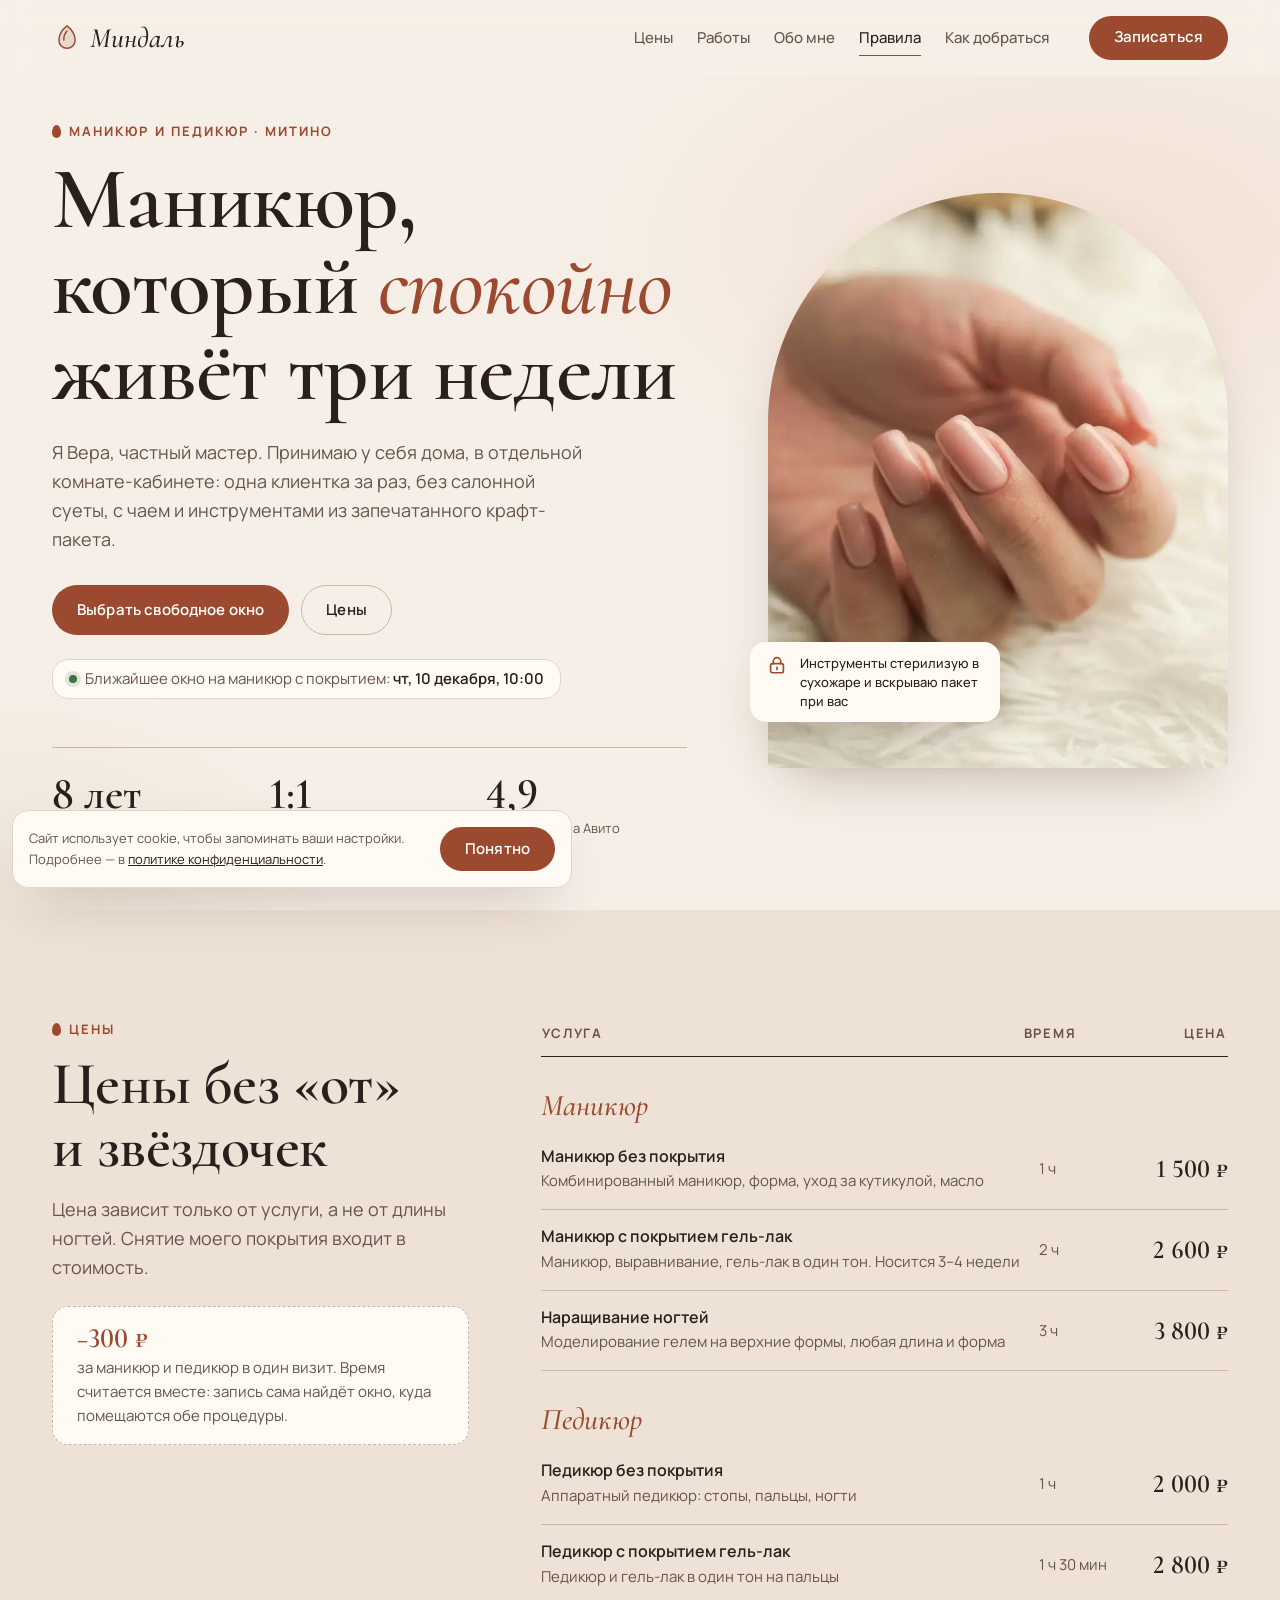
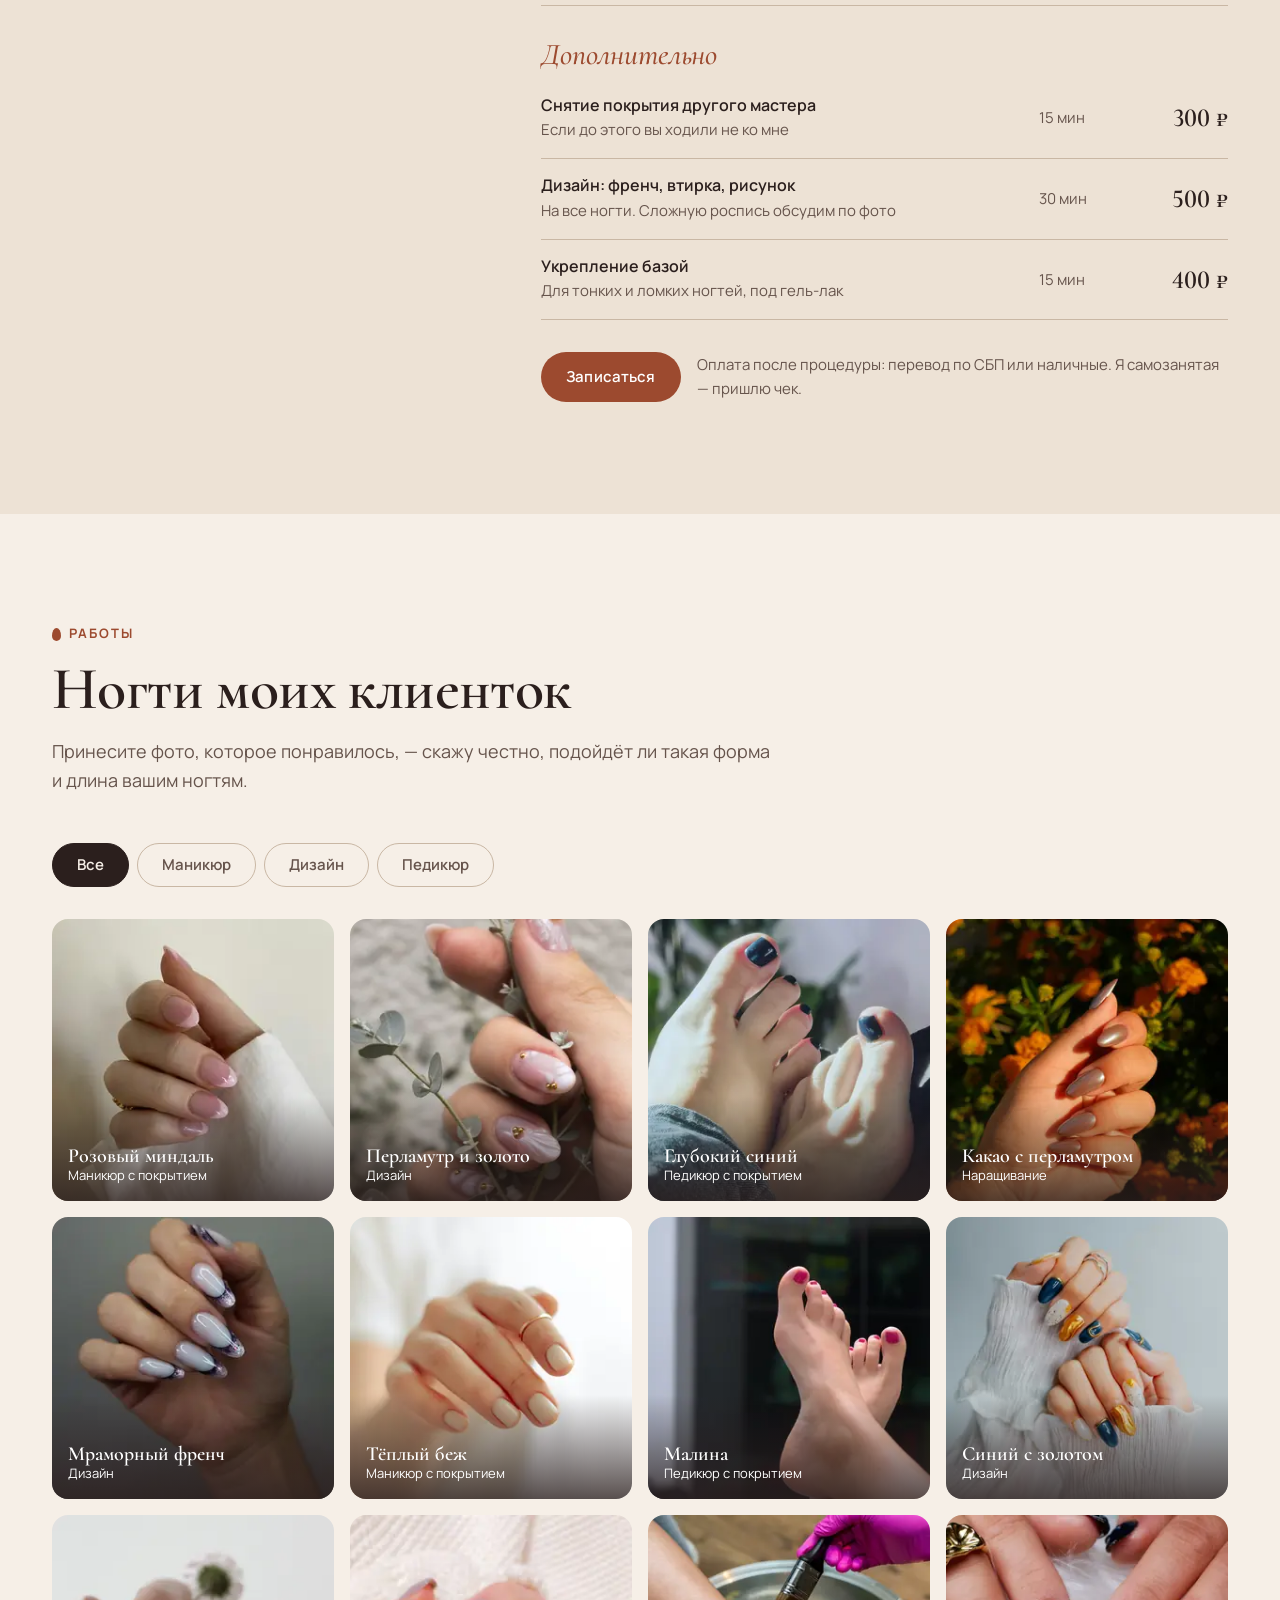
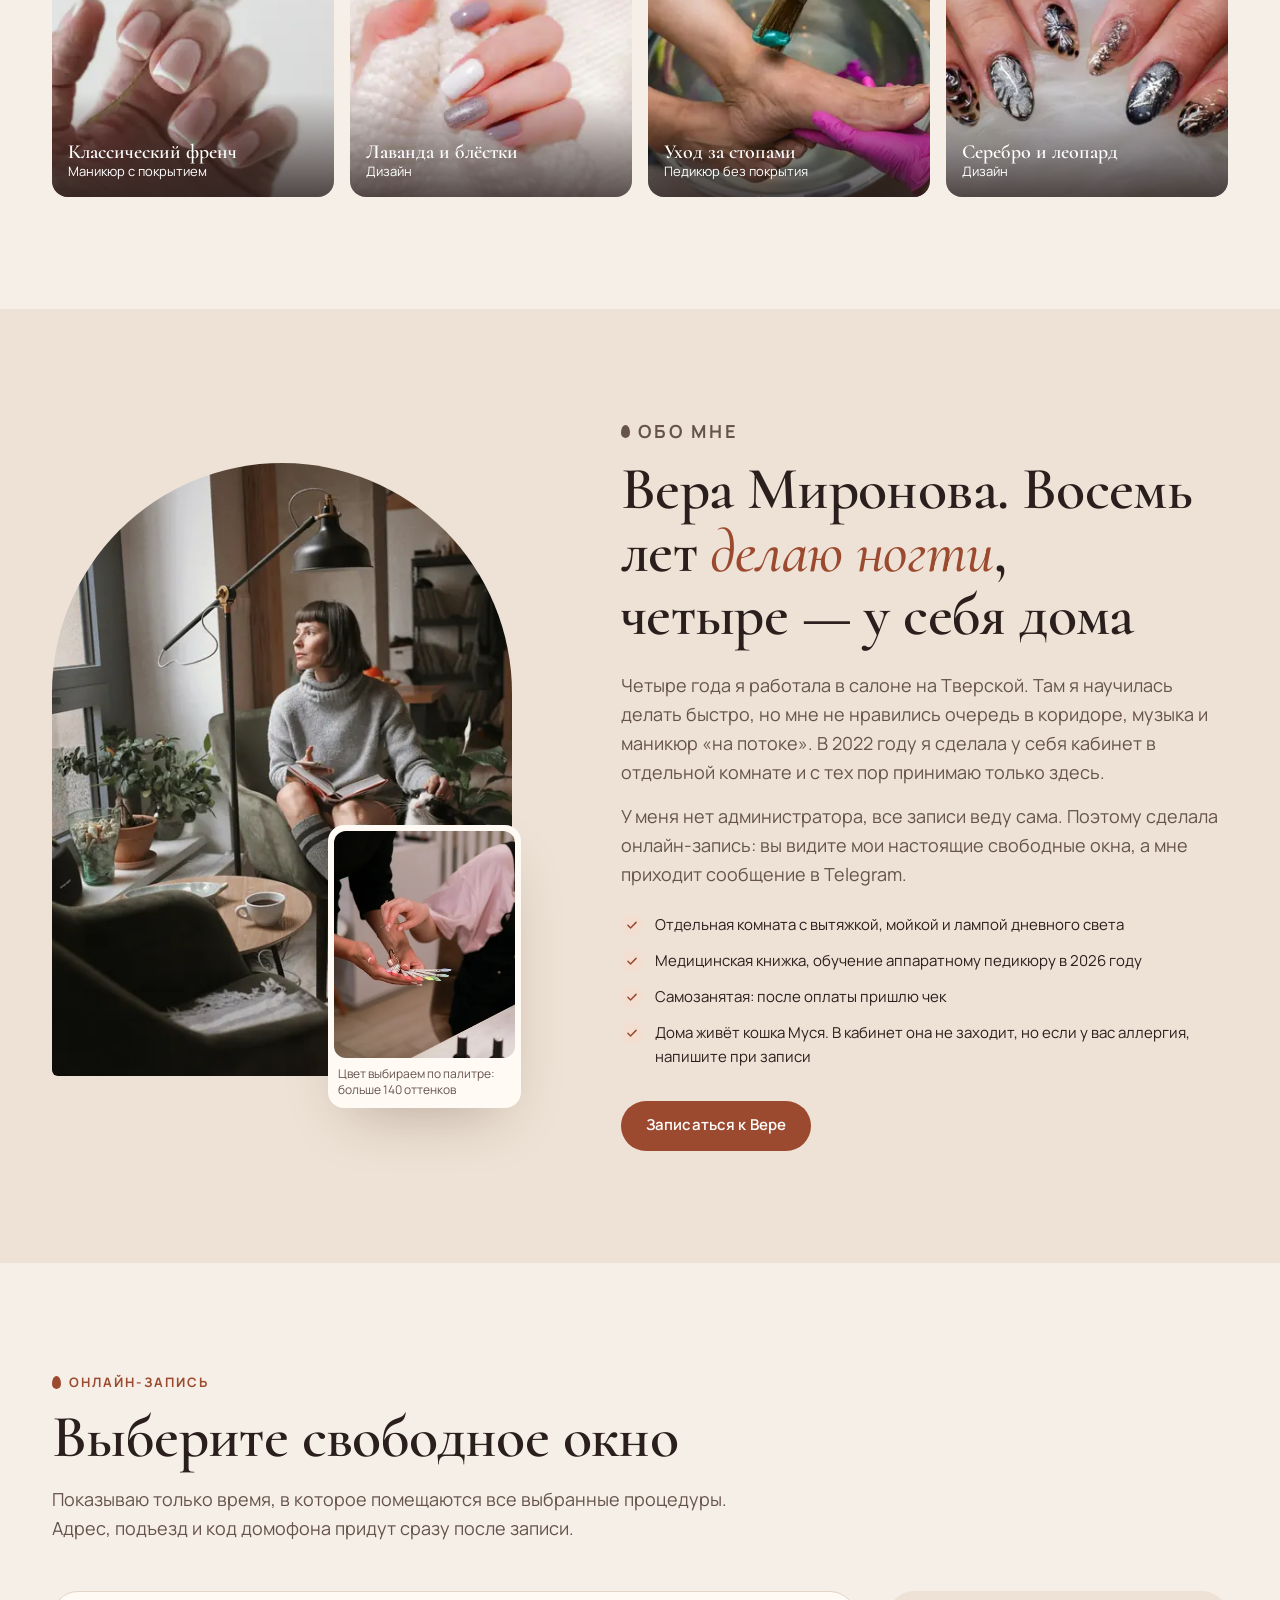
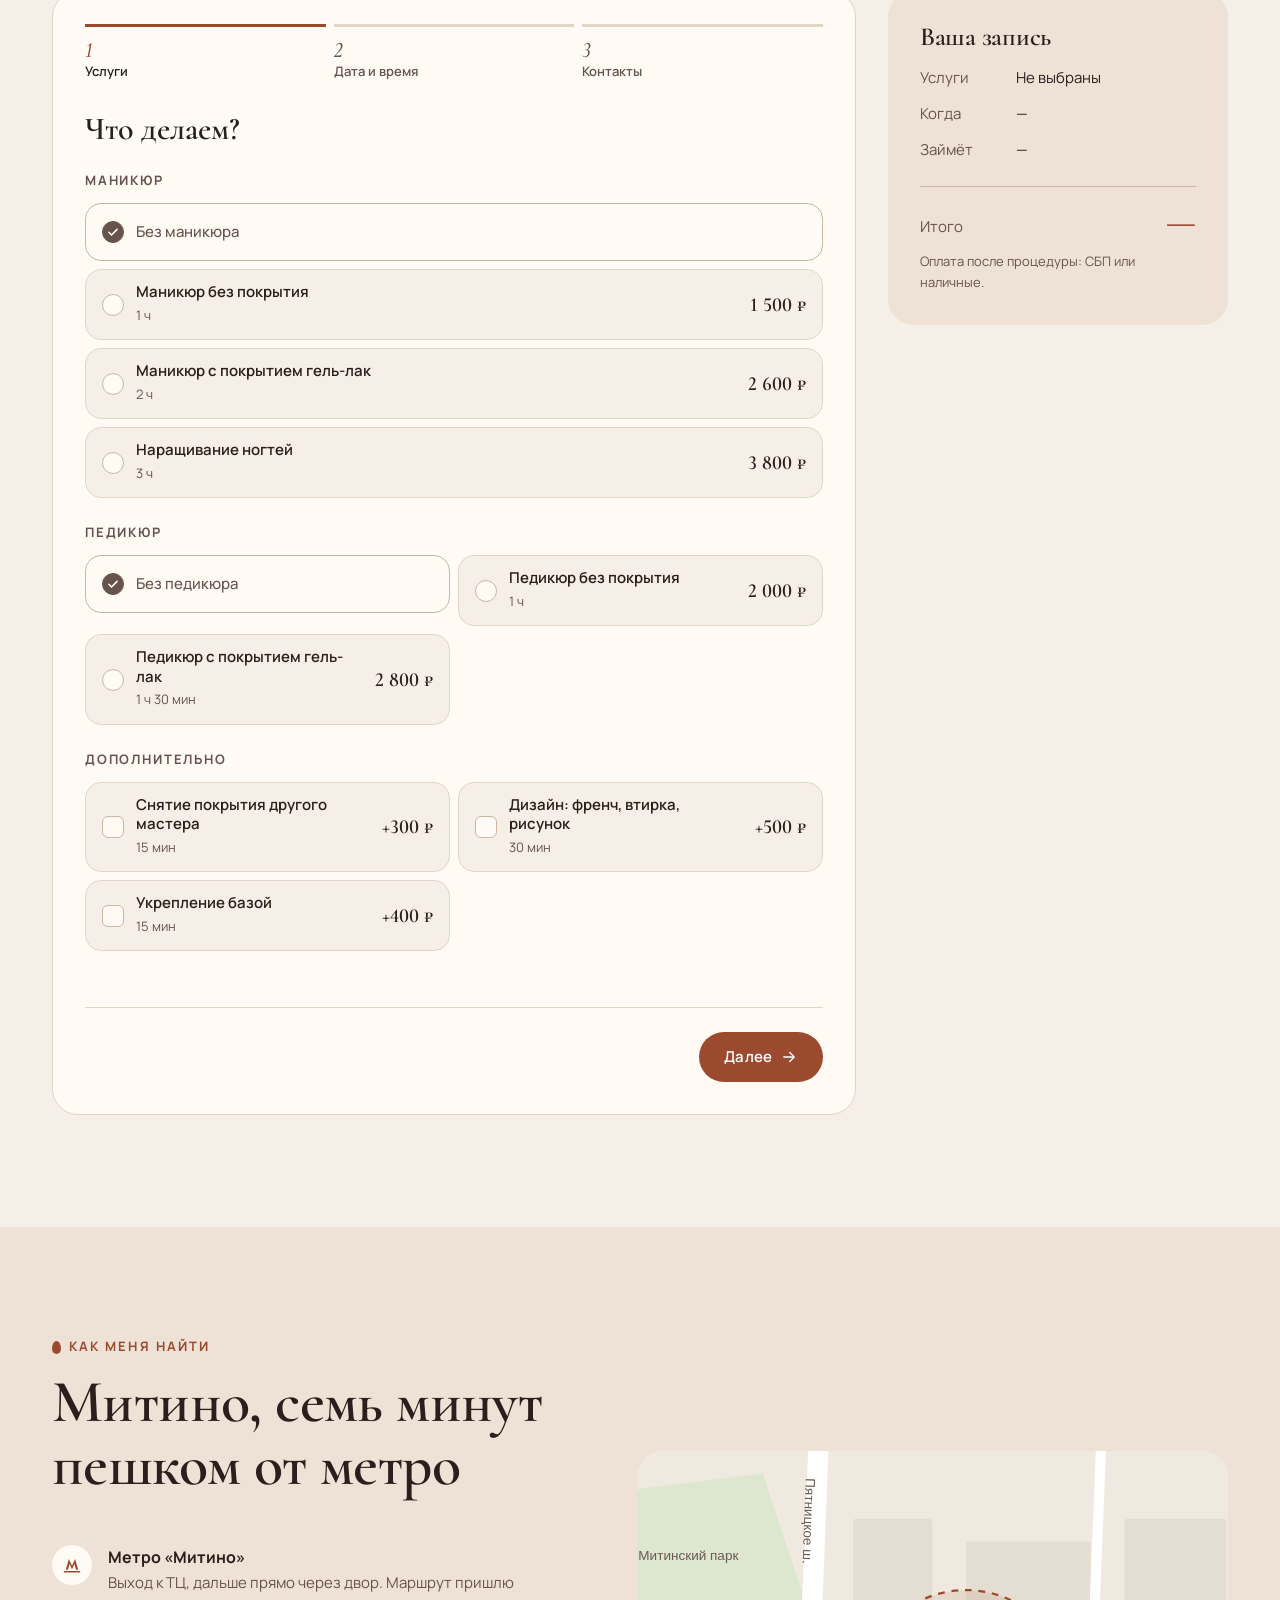
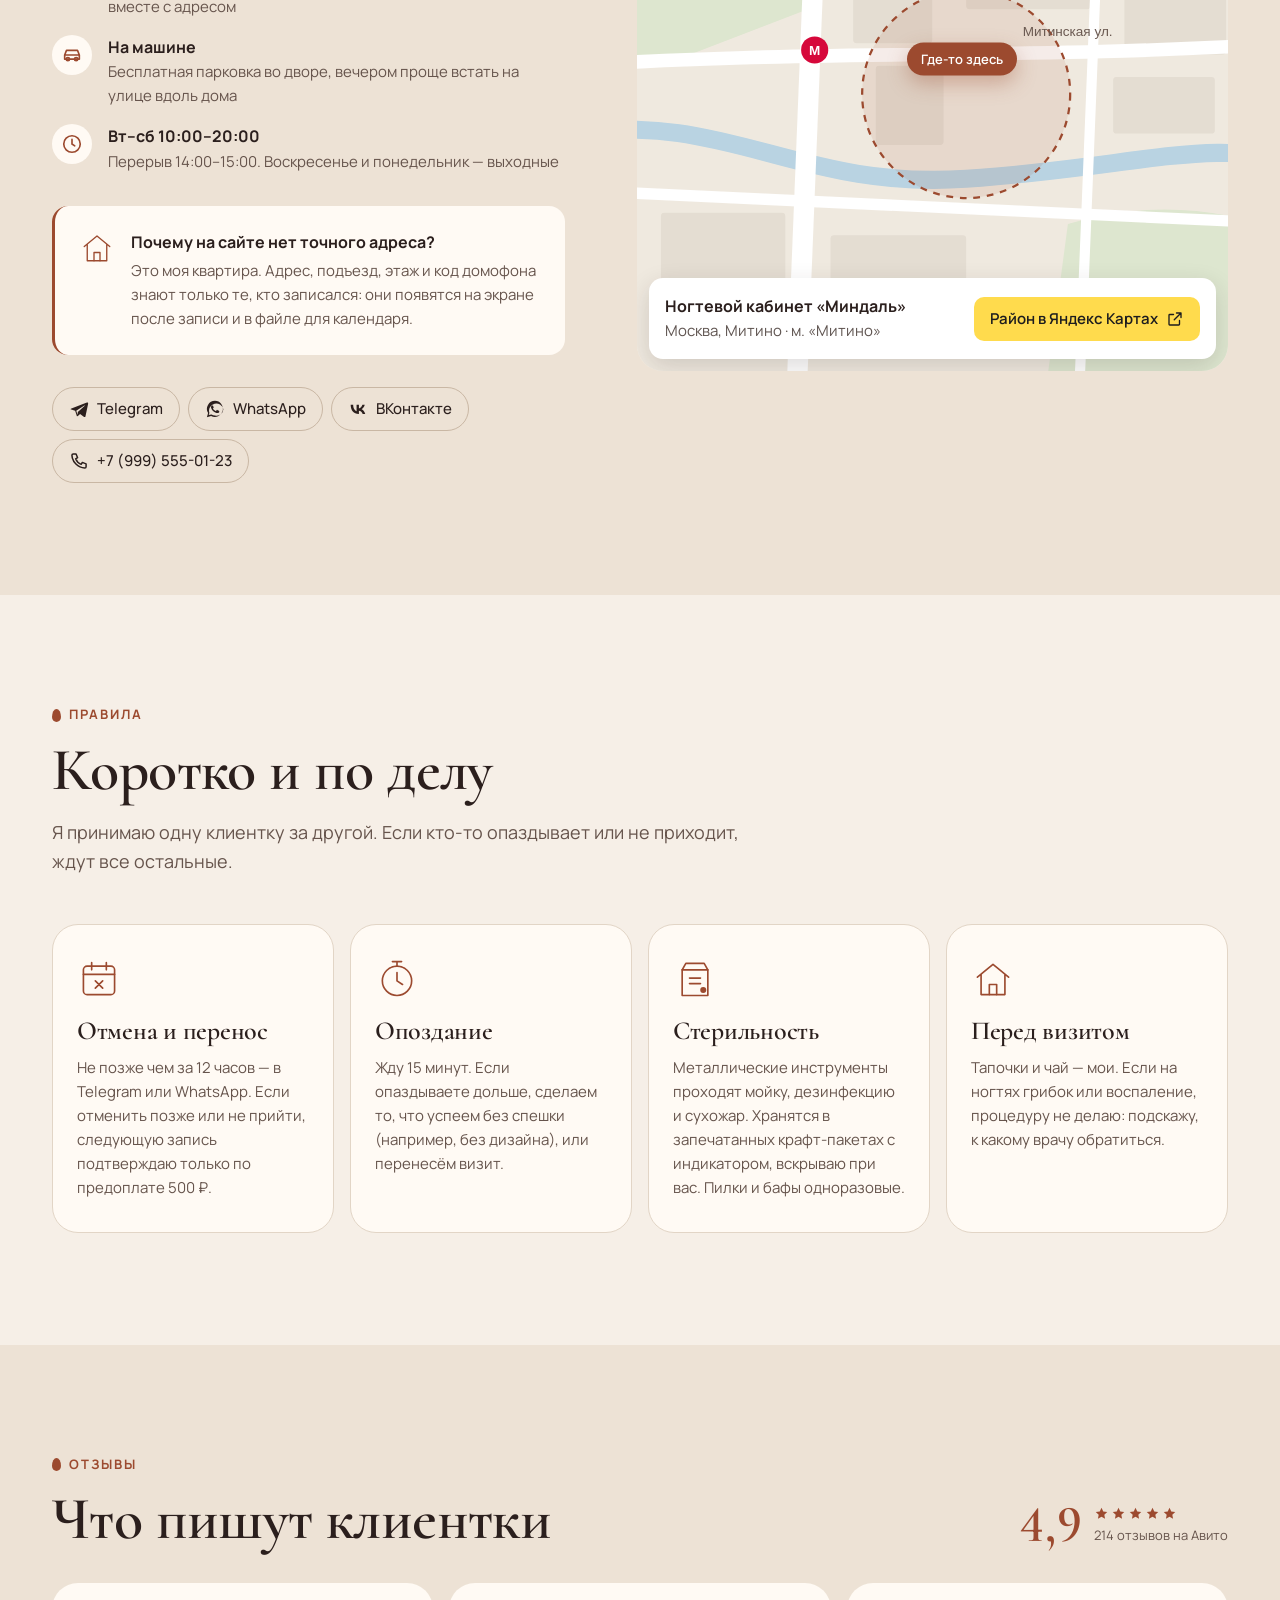
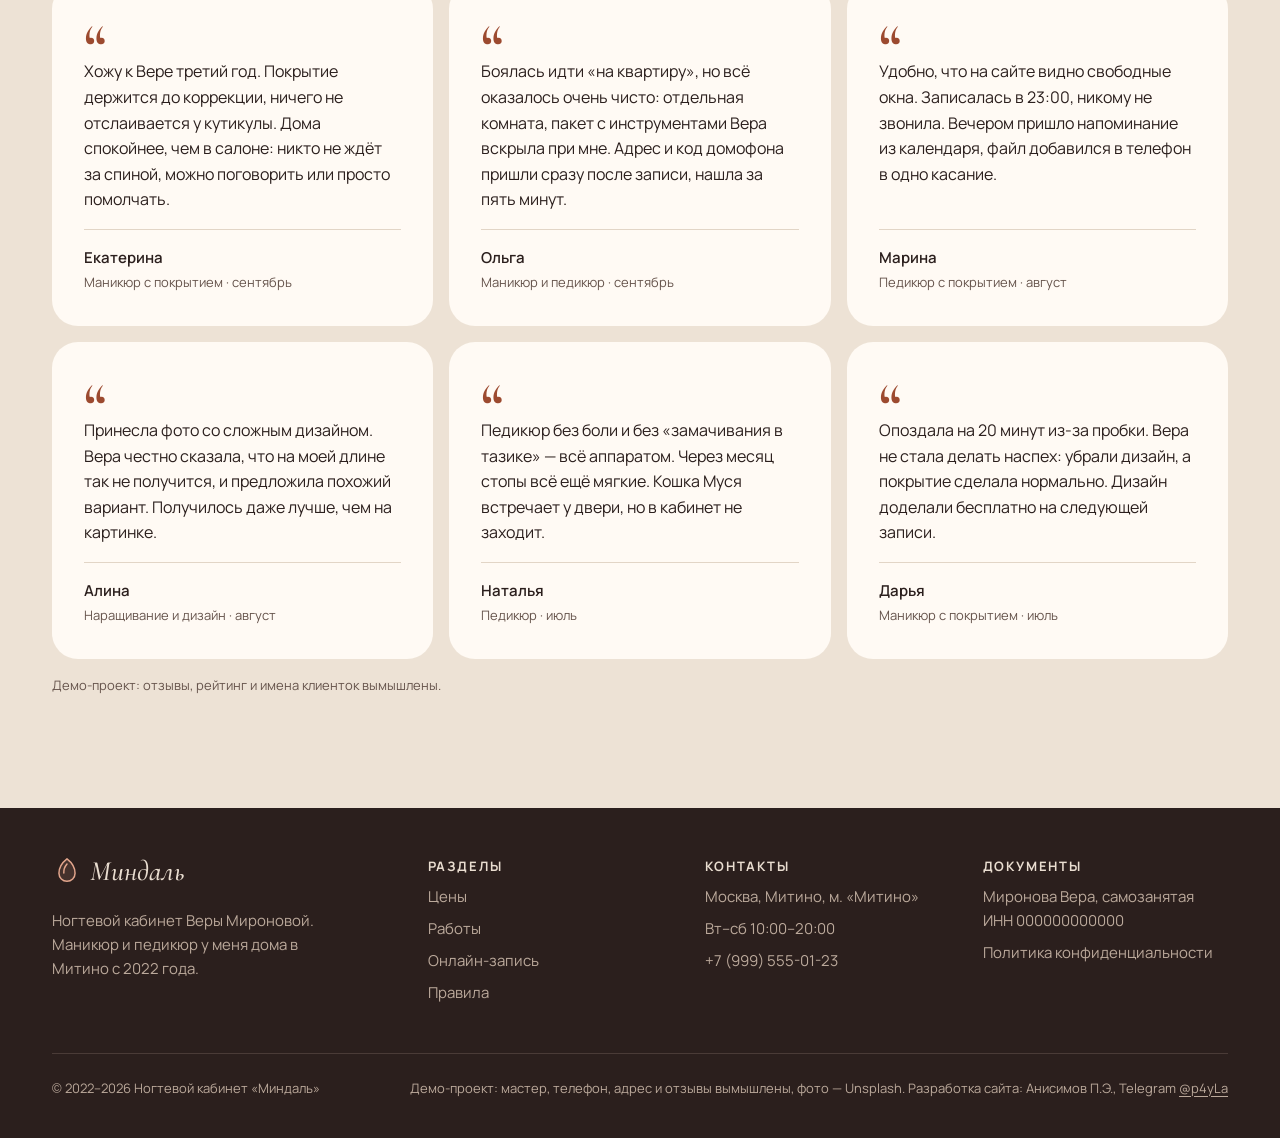
==== commit 77100793: "Цифры в шрифте, правки вёрстки, доступность, README со скриншотом и замерами Co-Authored-By: Claude " ====
--- a/index.html
+++ b/index.html
@@ -167,7 +167,7 @@
           <p class="hero__slot" id="next-slot" aria-live="polite" hidden></p>
           <dl class="hero__facts">
             <div><dt>делаю маникюр</dt><dd>8 лет</dd></div>
-            <div><dt>клиентка в кабинете — только вы</dt><dd>1</dd></div>
+            <div><dt>в кабинете — только вы</dt><dd>1:1</dd></div>
             <div><dt>214 отзывов на Авито</dt><dd>4,9</dd></div>
           </dl>
         </div>
@@ -400,7 +400,7 @@
             </div>
           </form>
 
-          <aside class="summary" aria-labelledby="summary-title">
+          <div class="summary" role="group" aria-labelledby="summary-title">
             <h3 class="summary__title" id="summary-title">Ваша запись</h3>
             <dl>
               <div><dt>Услуги</dt><dd id="sum-services">Не выбраны</dd></div>
@@ -410,7 +410,7 @@
             </dl>
             <div class="summary__total"><span>Итого</span><strong id="sum-total">—</strong></div>
             <p class="summary__note" id="sum-note">Оплата после процедуры: СБП или наличные.</p>
-          </aside>
+          </div>
         </div>
       </div>
     </section>
--- a/css/style.css
+++ b/css/style.css
@@ -81,6 +81,7 @@
 [hidden] { display: none !important; } /* иначе display у классов перебивает атрибут hidden */
 html { -webkit-text-size-adjust: 100%; scroll-behavior: smooth; scroll-padding-top: calc(var(--header-h) + 8px); }
 body {
+  font-variant-numeric: lining-nums;
   margin: 0;
   background: var(--c-bg);
   color: var(--c-text);
@@ -98,6 +99,7 @@
   font-family: var(--f-head);
   font-weight: 600;
   letter-spacing: -0.01em;
+  font-variant-numeric: lining-nums;
   line-height: 1.05;
 }
 h1 em, h2 em { font-style: italic; font-weight: 500; color: var(--c-accent); }
@@ -242,12 +244,12 @@
 .hero__actions { display: flex; flex-wrap: wrap; gap: var(--sp-3); }
 .hero__actions .btn { flex: 1 1 200px; }
 .hero__slot {
-  display: inline-flex; align-items: center; gap: var(--sp-2);
-  margin: var(--sp-5) 0 0; padding: var(--sp-2) var(--sp-4);
-  background: var(--c-card); border: 1px solid var(--c-line); border-radius: var(--r-pill);
+  display: inline-block; position: relative;
+  margin: var(--sp-5) 0 0; padding: var(--sp-2) var(--sp-4) var(--sp-2) calc(var(--sp-4) + 16px);
+  background: var(--c-card); border: 1px solid var(--c-line); border-radius: var(--r-m); line-height: 1.45;
   font-size: var(--fs-s); color: var(--c-text-2);
 }
-.hero__slot::before { content: ""; flex: none; width: 8px; height: 8px; border-radius: 50%; background: var(--c-success); box-shadow: 0 0 0 4px rgba(63, 113, 70, 0.15); }
+.hero__slot::before { content: ""; position: absolute; left: var(--sp-4); top: calc(var(--sp-2) + 0.45em); width: 8px; height: 8px; border-radius: 50%; background: var(--c-success); box-shadow: 0 0 0 4px rgba(63, 113, 70, 0.15); }
 .hero__slot b { color: var(--c-text); font-weight: 600; }
 .hero__slot a { color: var(--c-accent); font-weight: 600; text-underline-offset: 3px; }
 .hero__facts {
@@ -427,6 +429,8 @@
 .choice__text small { color: var(--c-text-2); font-size: var(--fs-xs); }
 .choice__price { flex: none; font: 600 1.25rem/1 var(--f-head); white-space: nowrap; }
 .choice--none .choice__text b { font-weight: 500; color: var(--c-text-2); }
+.choice--none input:checked + .choice__box { background: transparent; border-color: var(--c-line-2); }
+.choice--none input:checked + .choice__box .choice__mark { background: var(--c-text-2); border-color: var(--c-text-2); }
 .choice input:disabled + .choice__box { opacity: .5; cursor: not-allowed; }
 @media (min-width: 640px) { .choice-list--2 { grid-template-columns: repeat(2, 1fr); } }
 
@@ -592,7 +596,7 @@
 
 /* Заглушка карты: район, без точки дома */
 .map {
-  position: relative; min-height: 360px; border-radius: var(--r-l); overflow: hidden;
+  position: relative; min-height: 440px; border-radius: var(--r-l); overflow: hidden;
   background: #efe9df; color: var(--c-text);
 }
 .map__svg { position: absolute; inset: 0; width: 100%; height: 100%; }
@@ -731,7 +735,7 @@
 .footer--page { padding-bottom: var(--sp-6); }
 .notfound { min-height: 100svh; display: grid; place-items: center; text-align: center; padding: var(--sp-7) var(--gutter); }
 .notfound .arch { width: 160px; height: 200px; margin: 0 auto var(--sp-5); display: grid; place-items: center; background: var(--c-accent-soft); }
-.notfound__code { margin: 0; font: italic 500 4.5rem/1 var(--f-head); color: var(--c-accent); }
+.notfound .notfound__code { margin: 0; font: italic 500 4.5rem/1 var(--f-head); color: var(--c-accent); }
 .notfound h1 { font-size: var(--fs-h2); margin: 0 0 var(--sp-4); }
 .notfound p { color: var(--c-text-2); max-width: 440px; margin: 0 auto var(--sp-6); }
 .notfound .hero__actions { justify-content: center; }
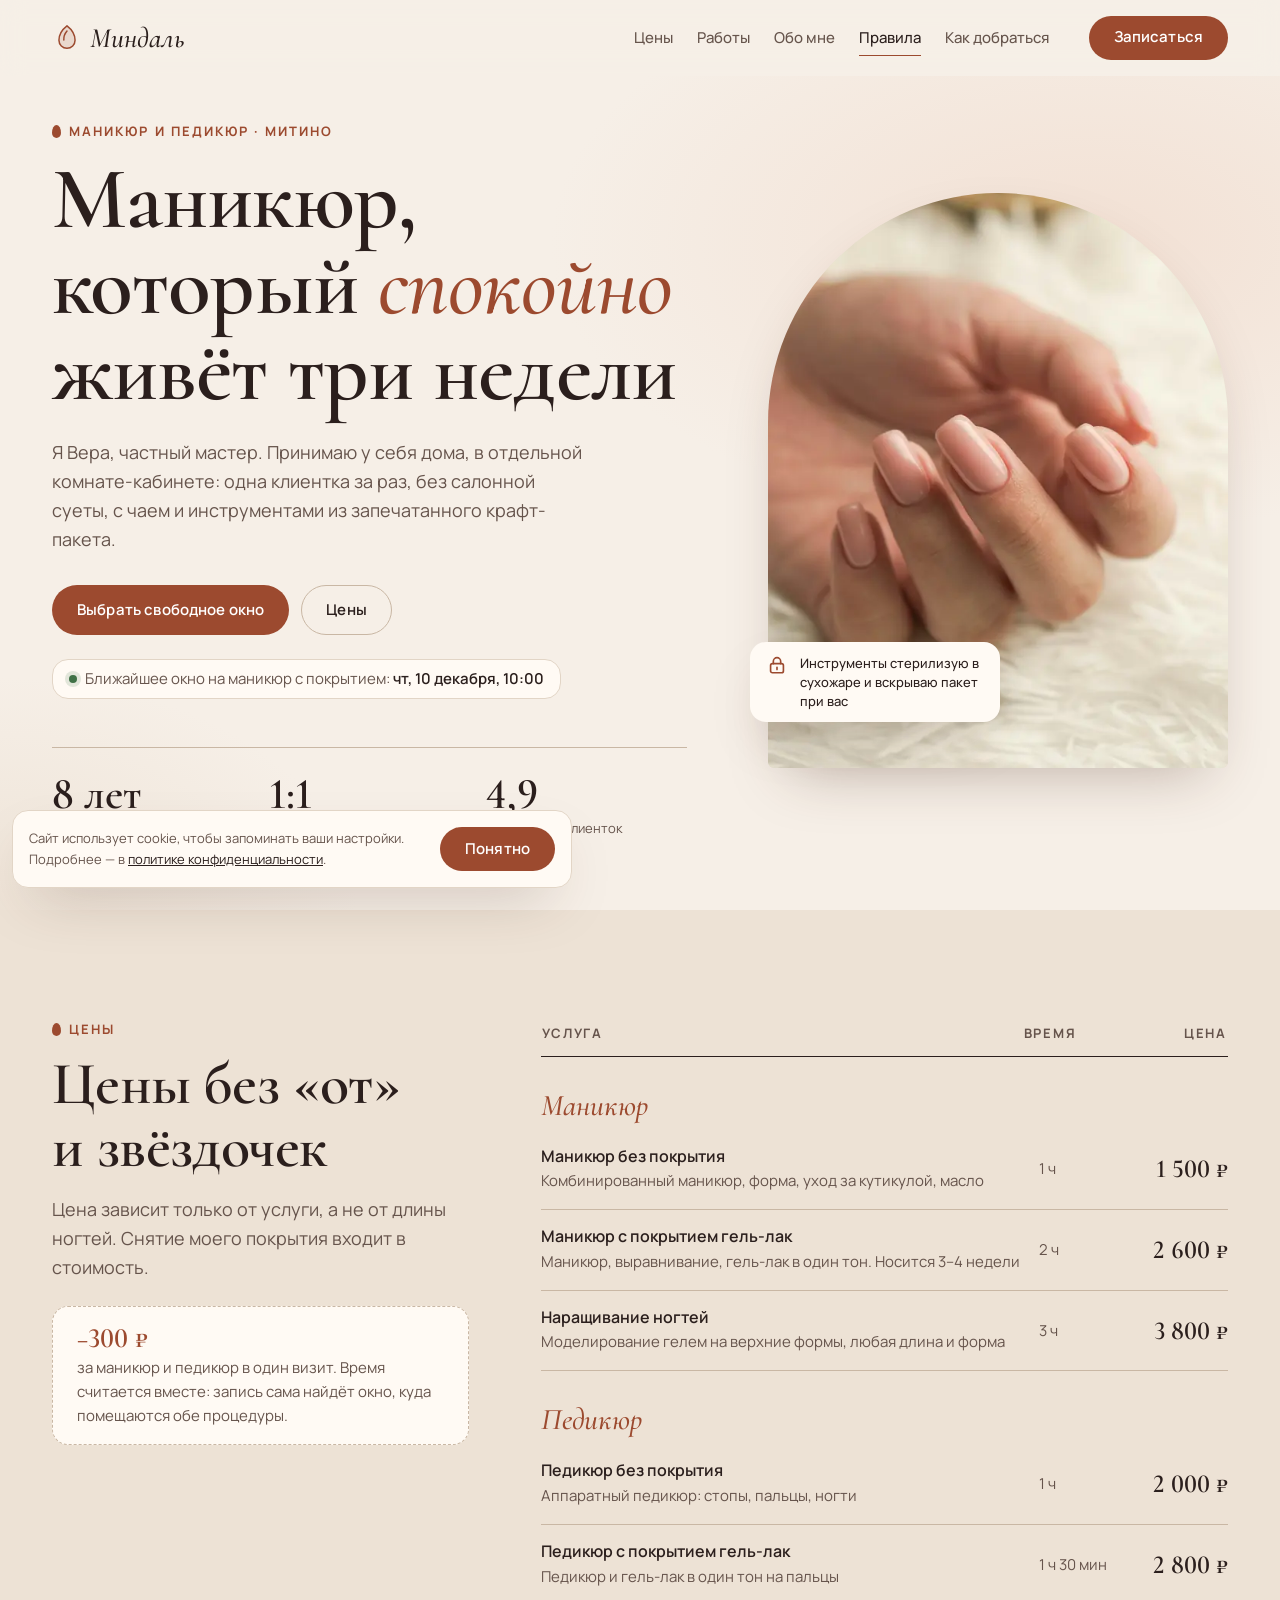
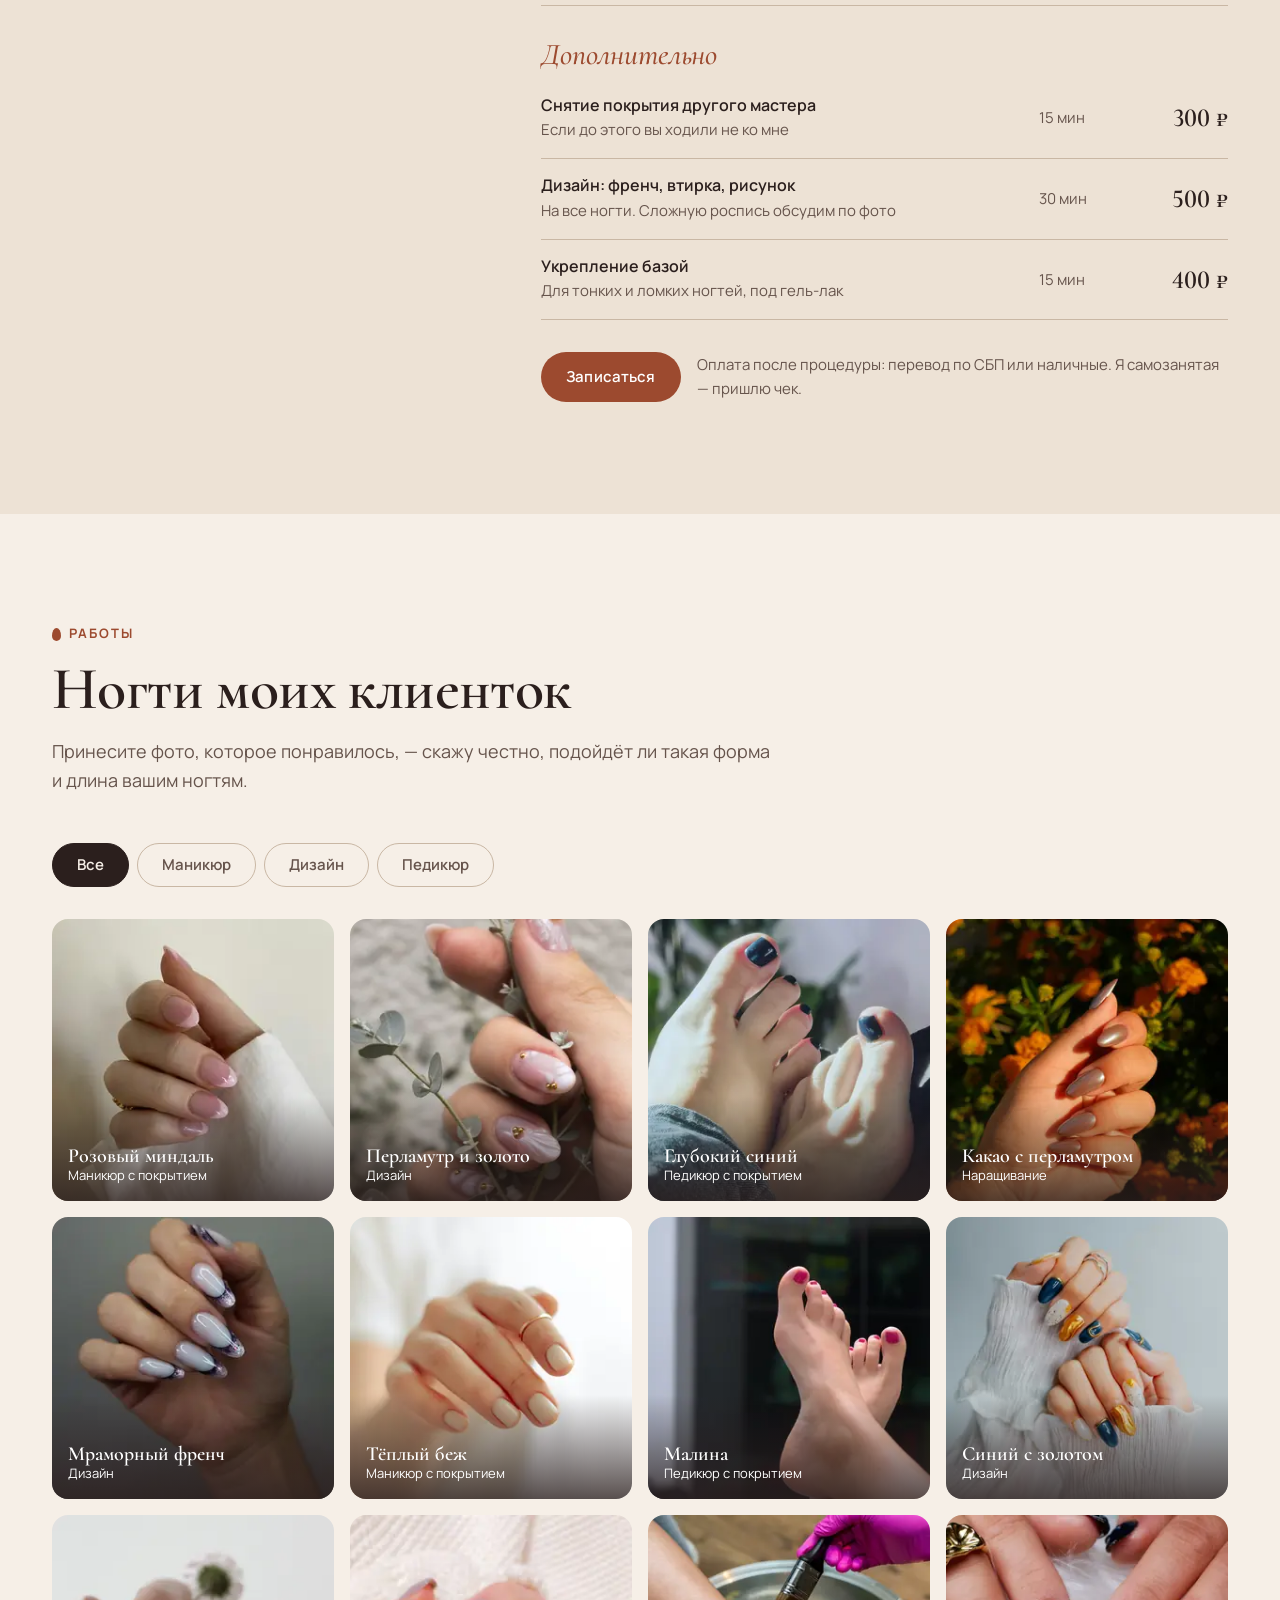
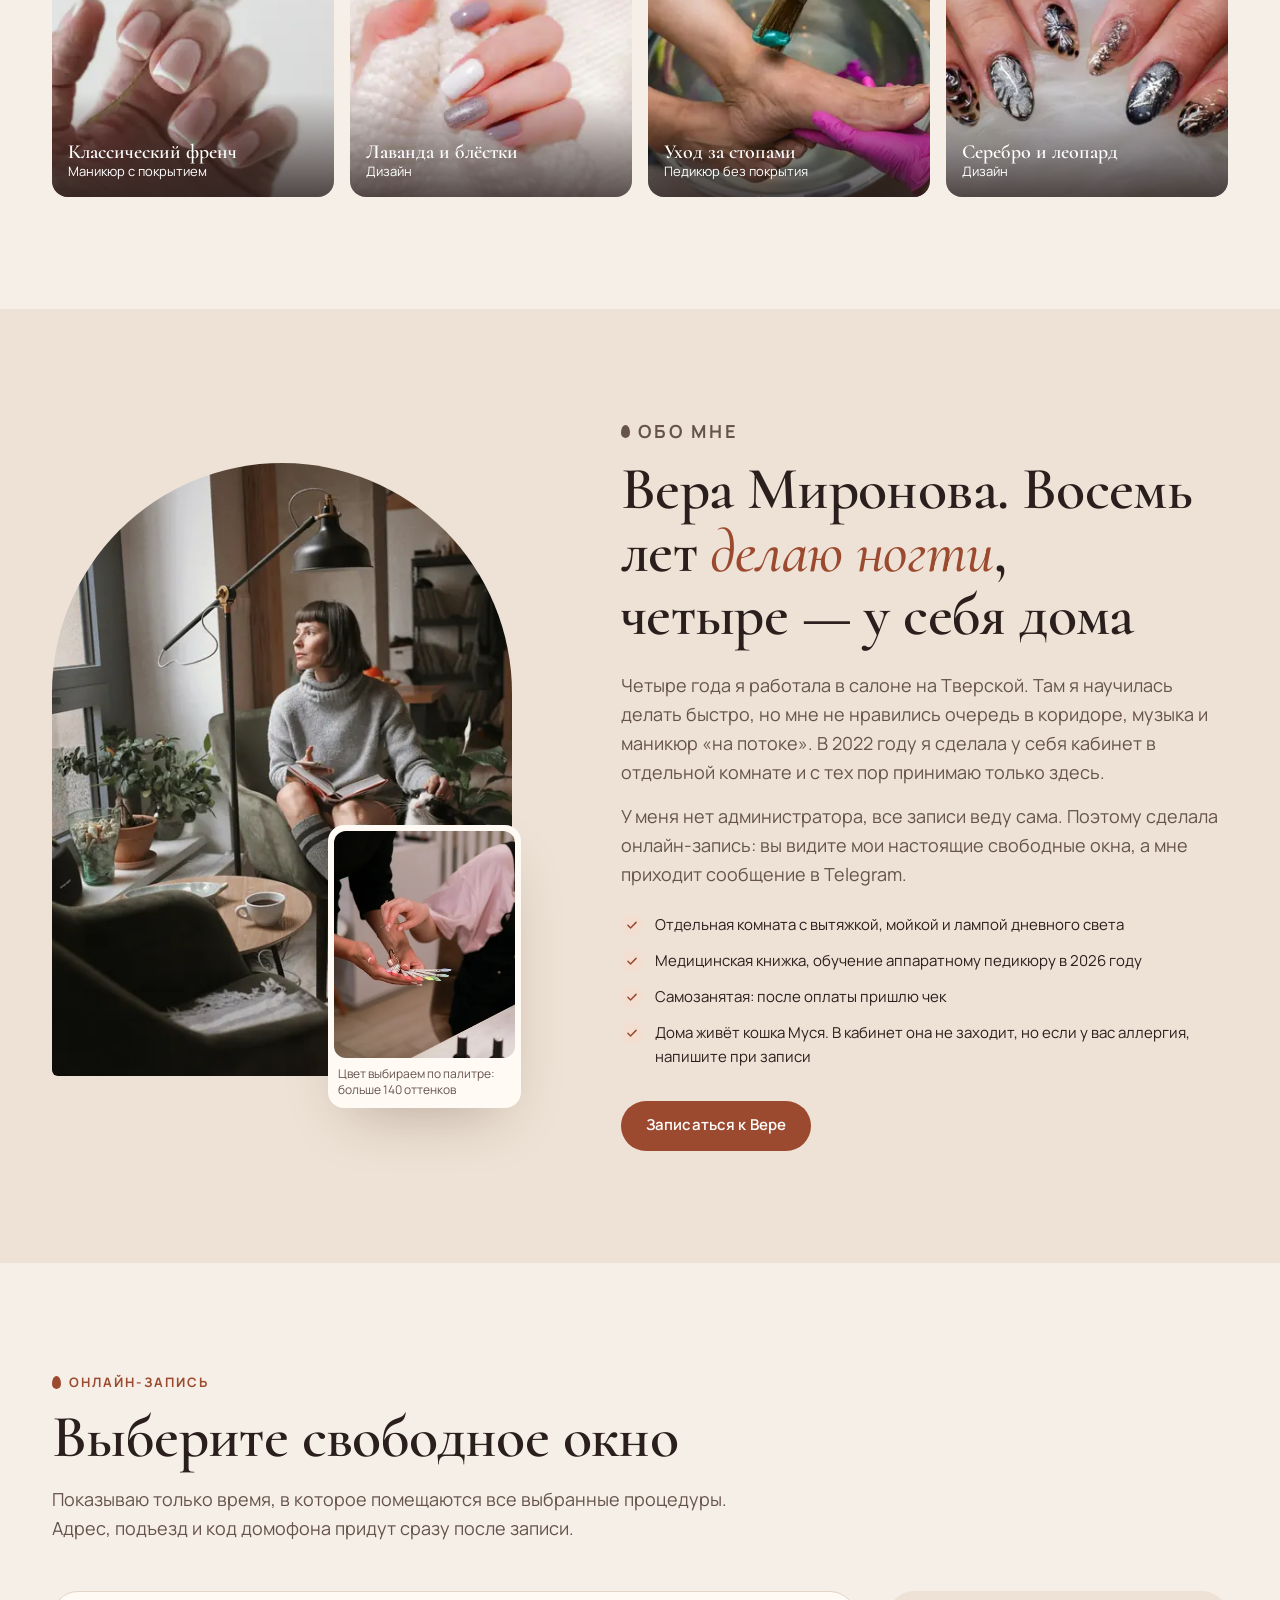
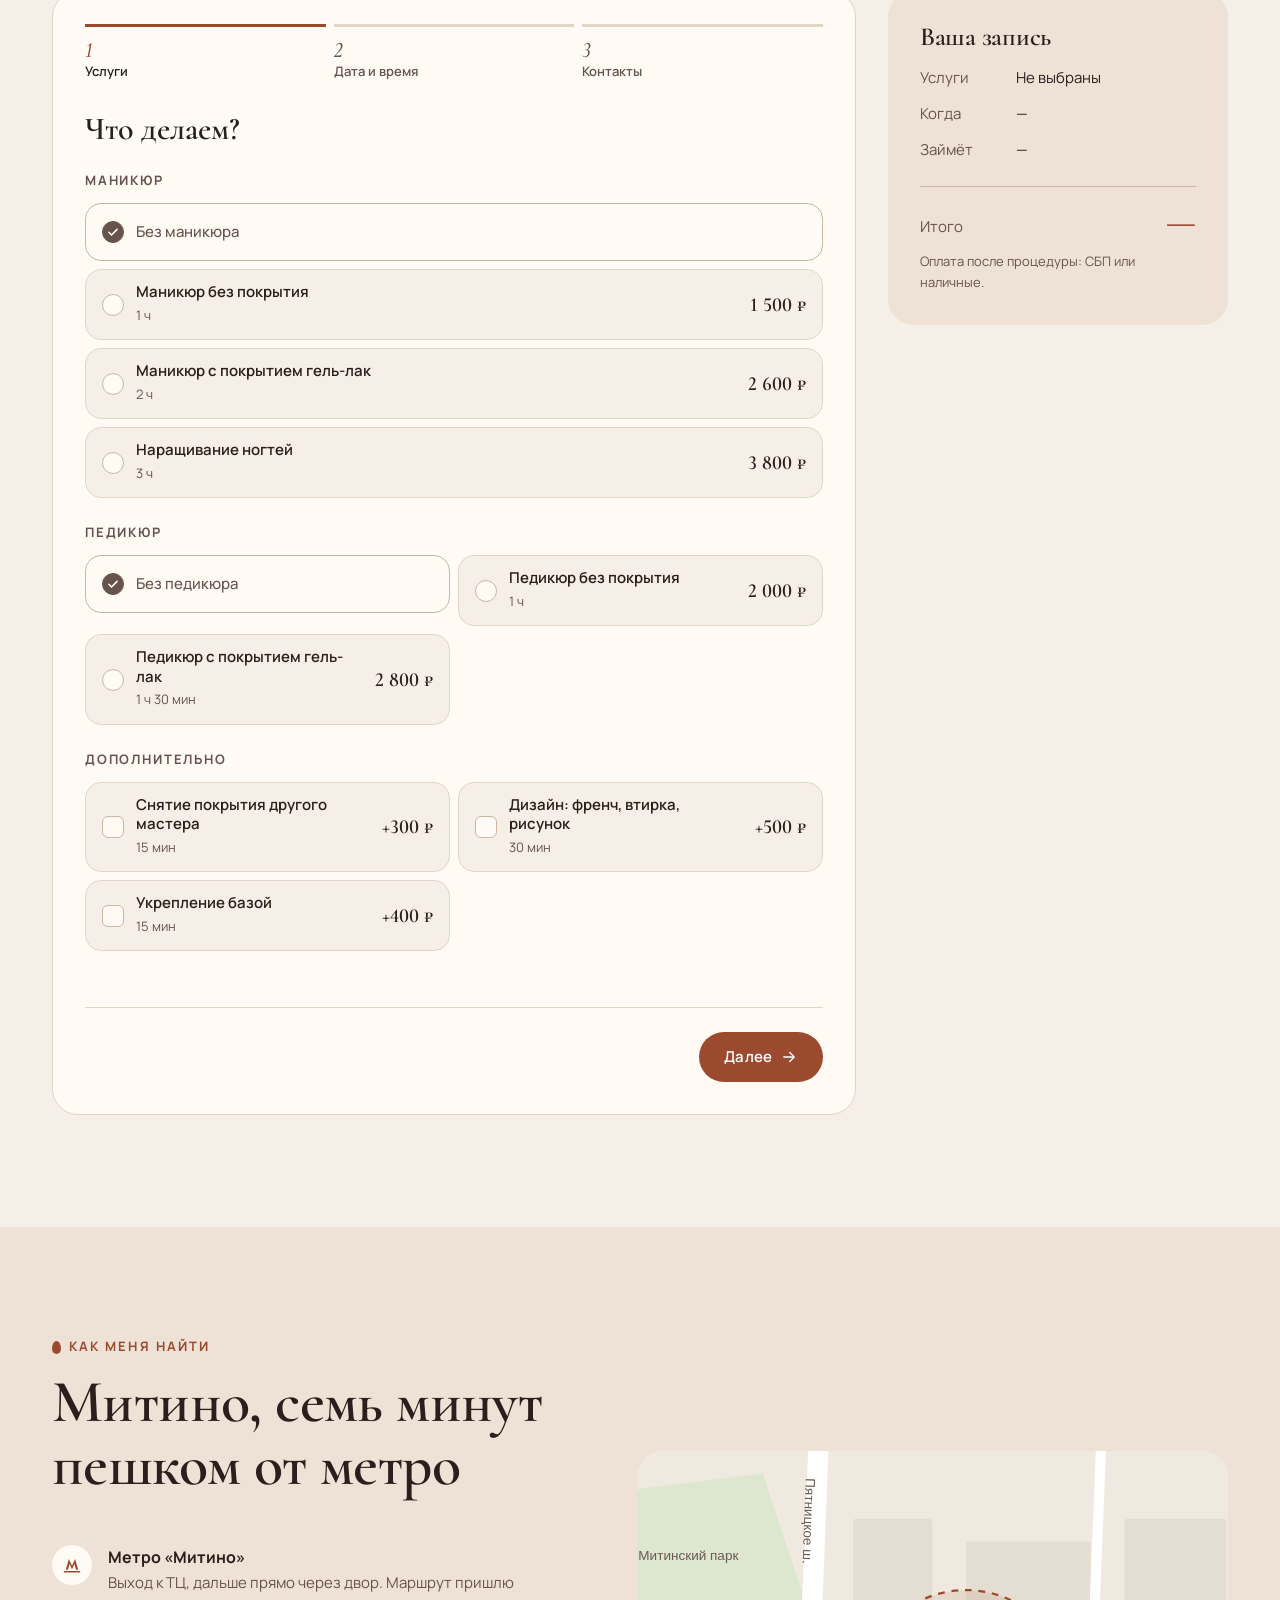
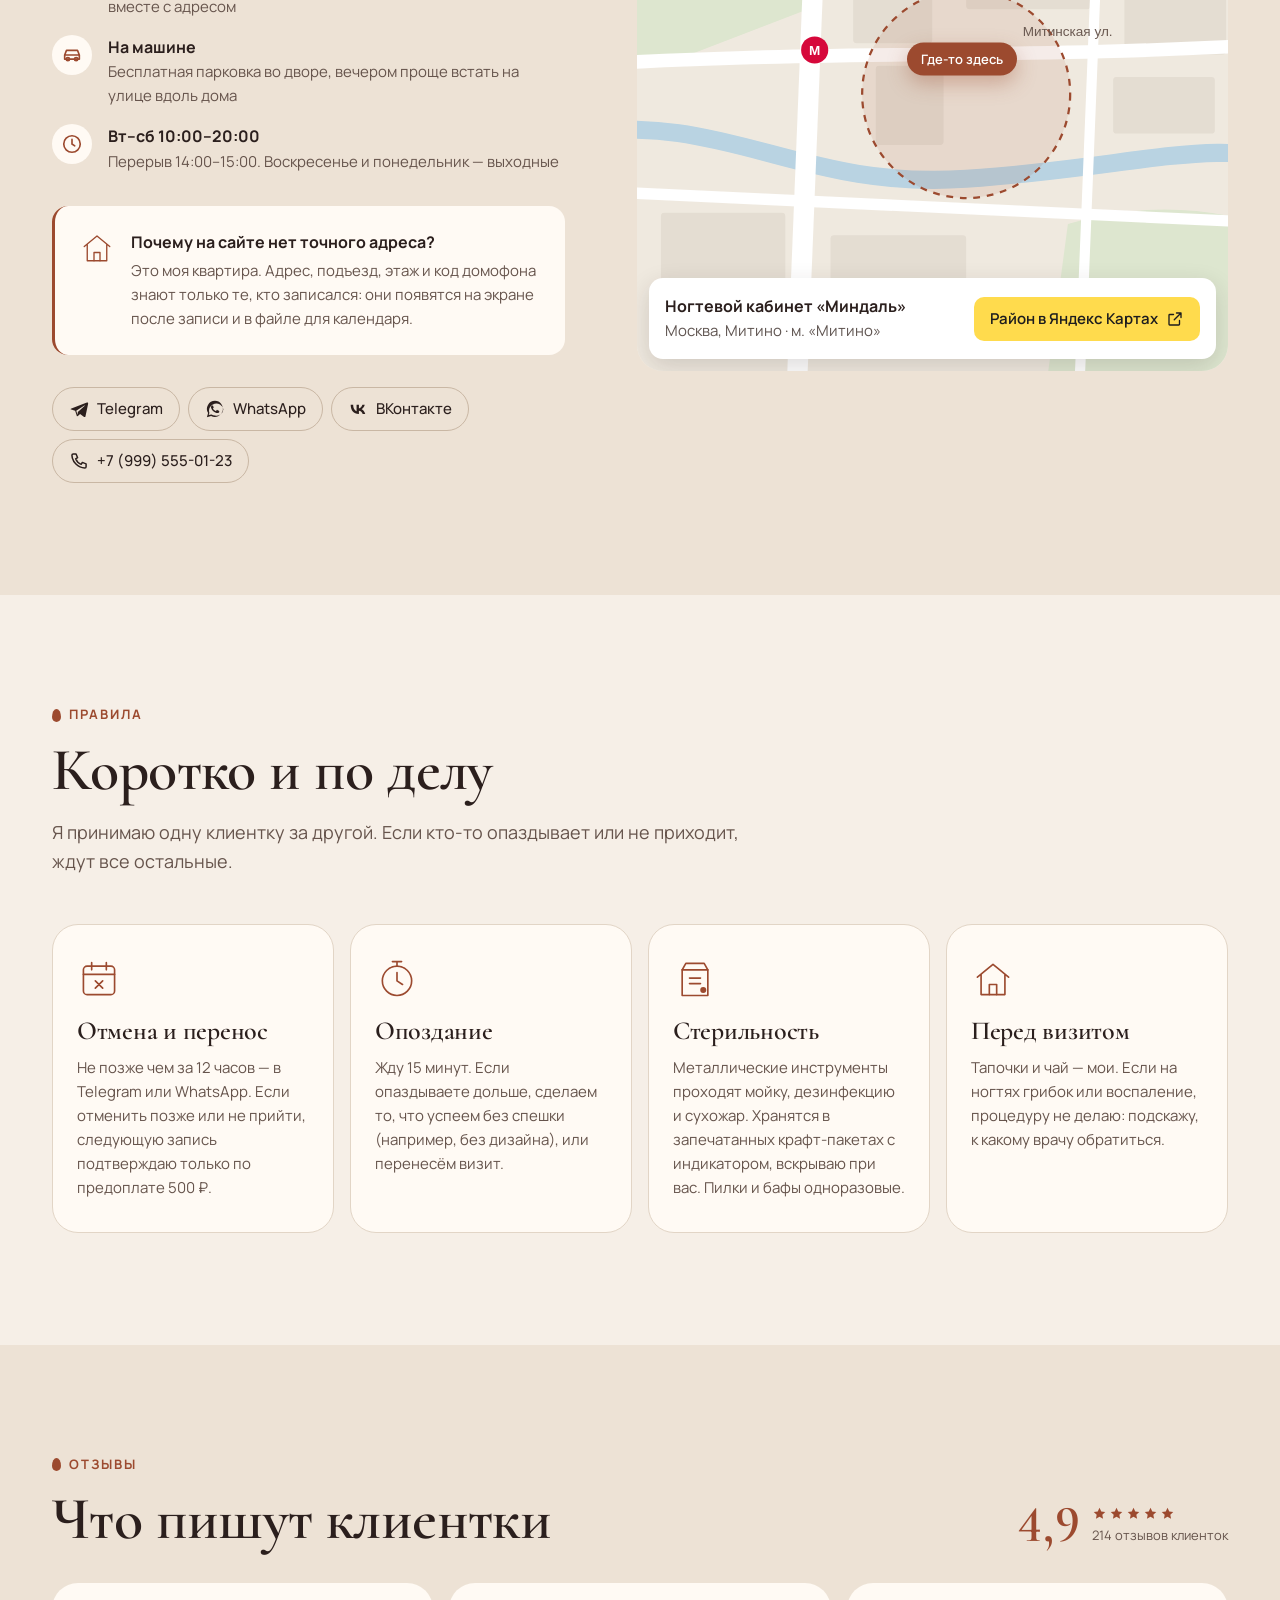
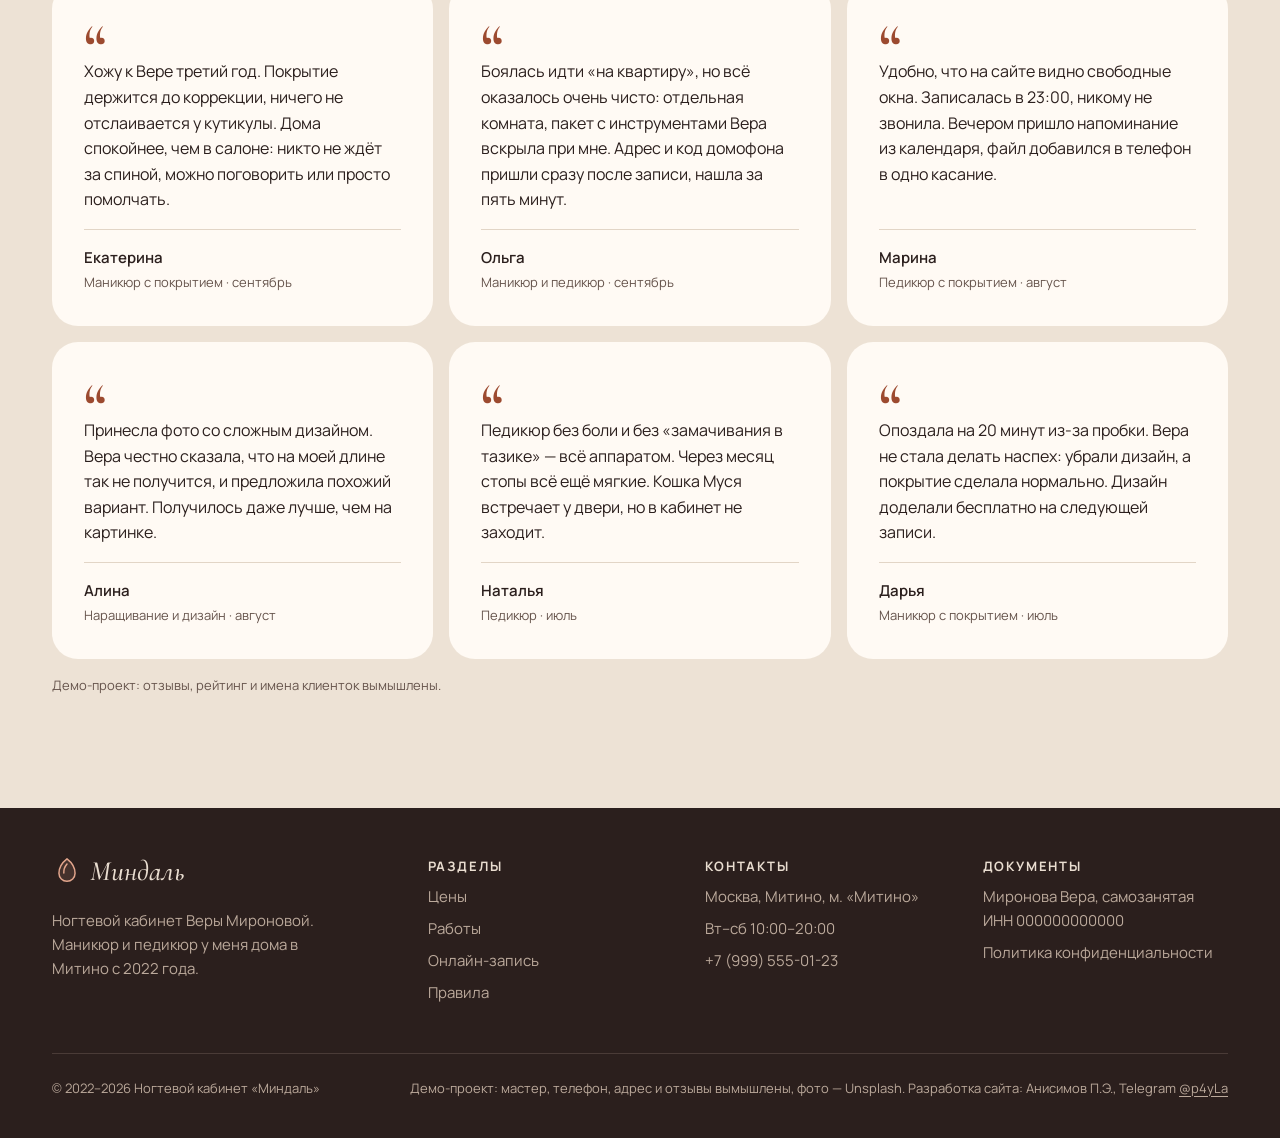
==== commit 25707238: "Отзывы без ссылки на реальную площадку Co-Authored-By: Claude Opus 5.5 <noreply@anthropic.com>" ====
--- a/index.html
+++ b/index.html
@@ -168,7 +168,7 @@
           <dl class="hero__facts">
             <div><dt>делаю маникюр</dt><dd>8 лет</dd></div>
             <div><dt>в кабинете — только вы</dt><dd>1:1</dd></div>
-            <div><dt>214 отзывов на Авито</dt><dd>4,9</dd></div>
+            <div><dt>214 отзывов клиенток</dt><dd>4,9</dd></div>
           </dl>
         </div>
         <div class="hero__media">
@@ -517,7 +517,7 @@
             <span class="rating__num">4,9</span>
             <div>
               <div class="stars" aria-hidden="true"><svg><use href="#i-star"/></svg><svg><use href="#i-star"/></svg><svg><use href="#i-star"/></svg><svg><use href="#i-star"/></svg><svg><use href="#i-star"/></svg></div>
-              <p class="rating__meta">214 отзывов на Авито</p>
+              <p class="rating__meta">214 отзывов клиенток</p>
             </div>
           </div>
         </div>
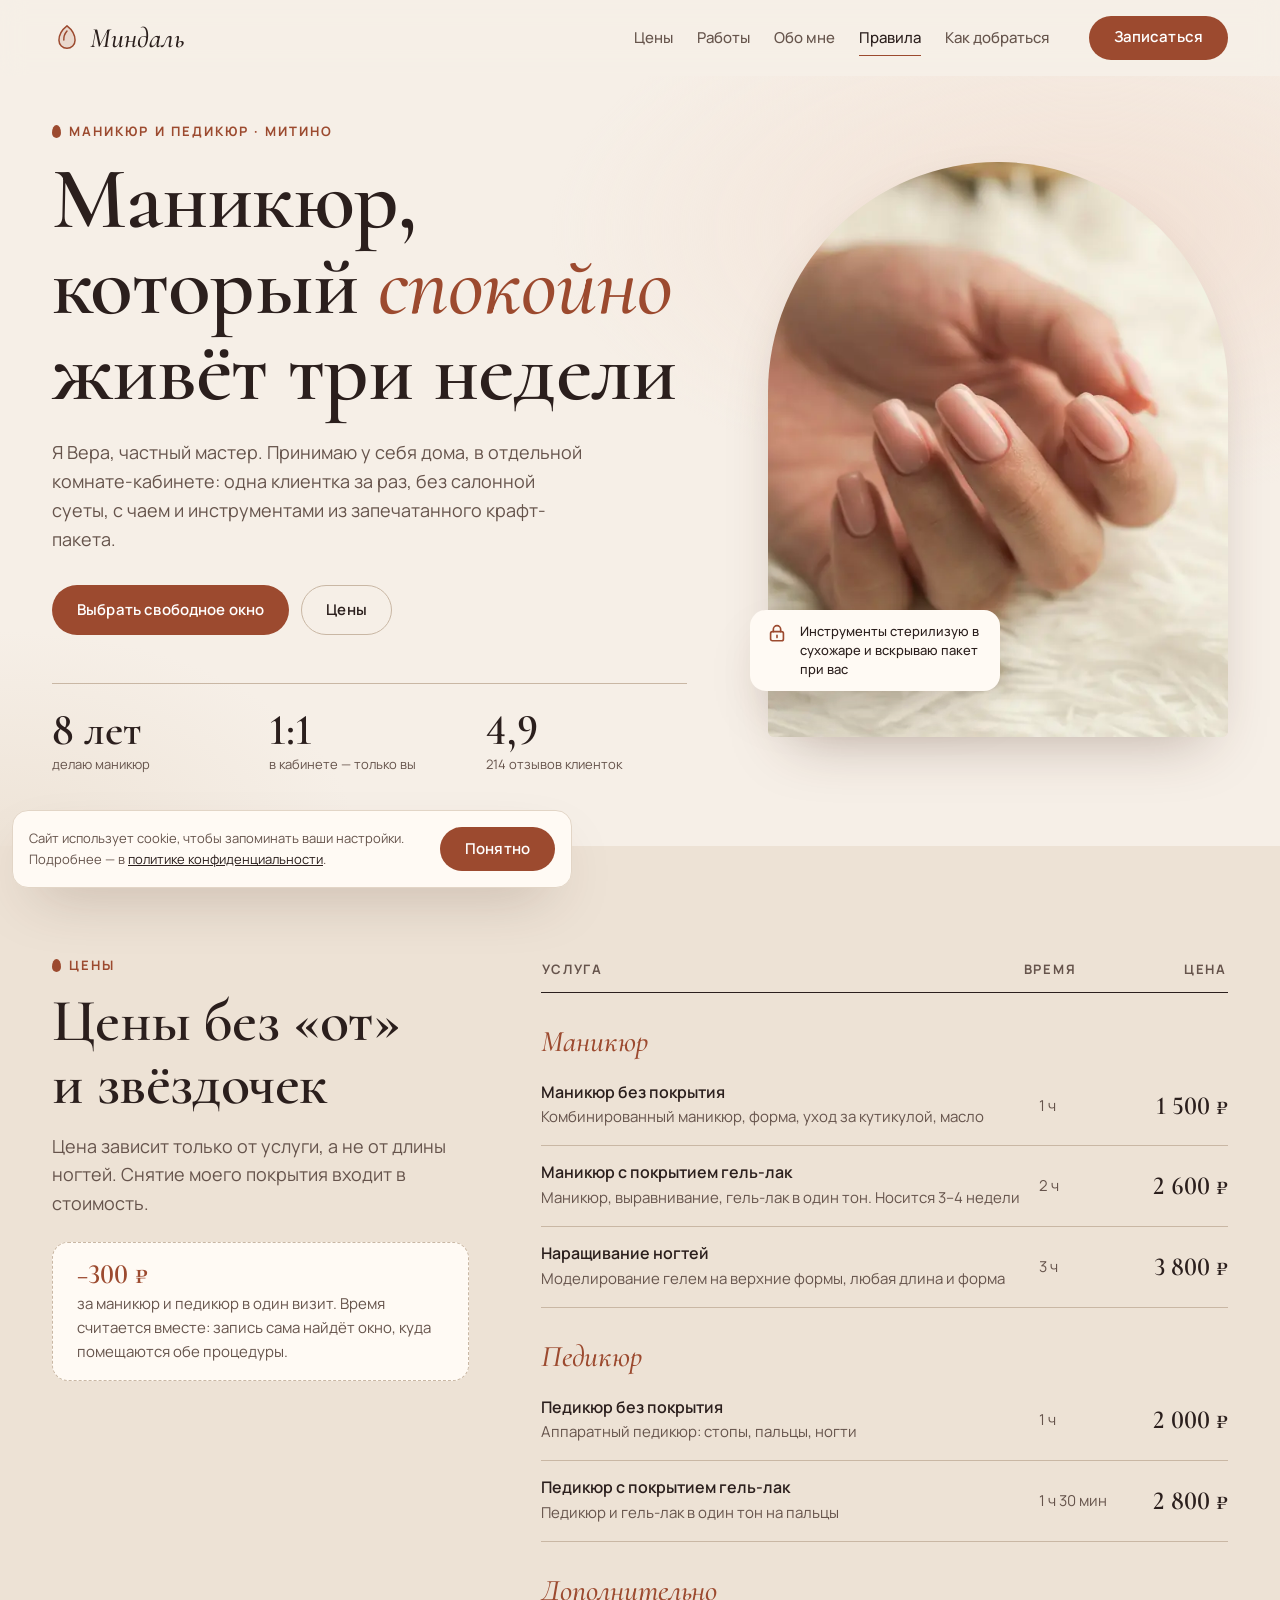
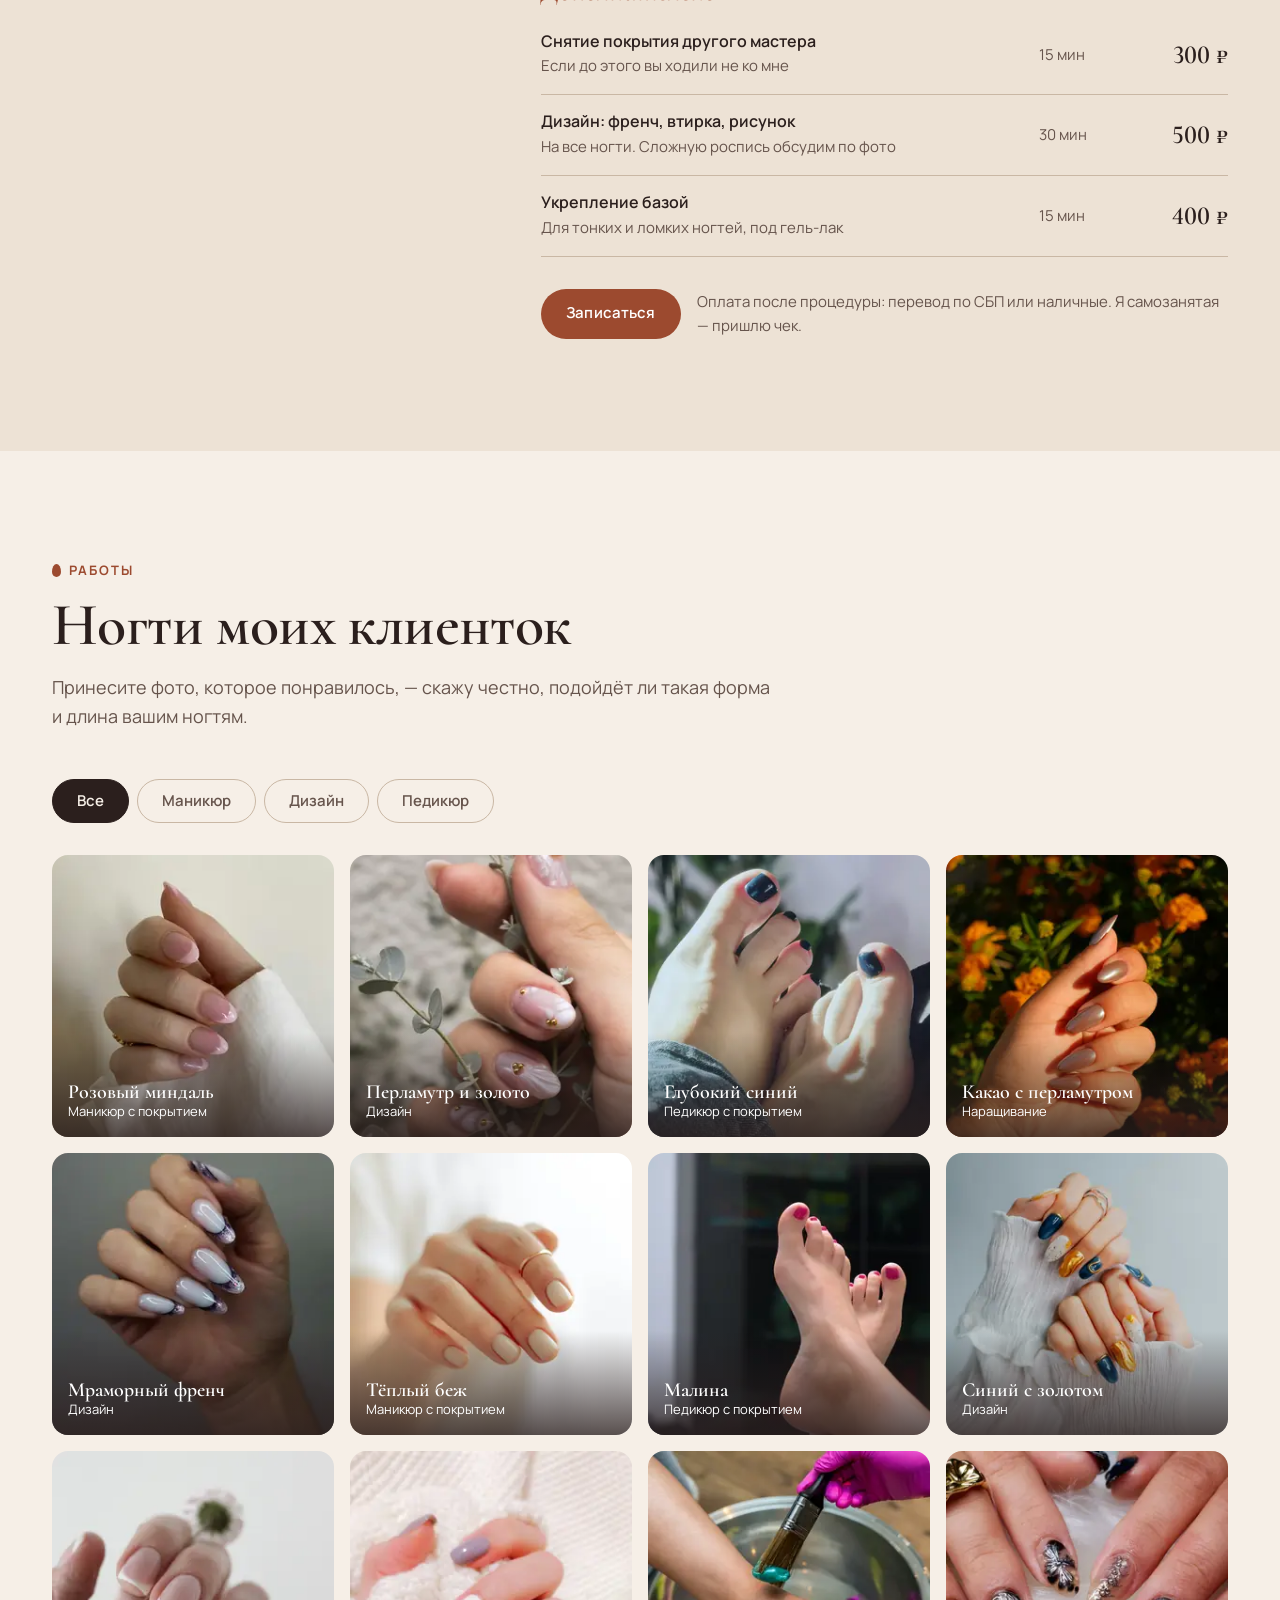
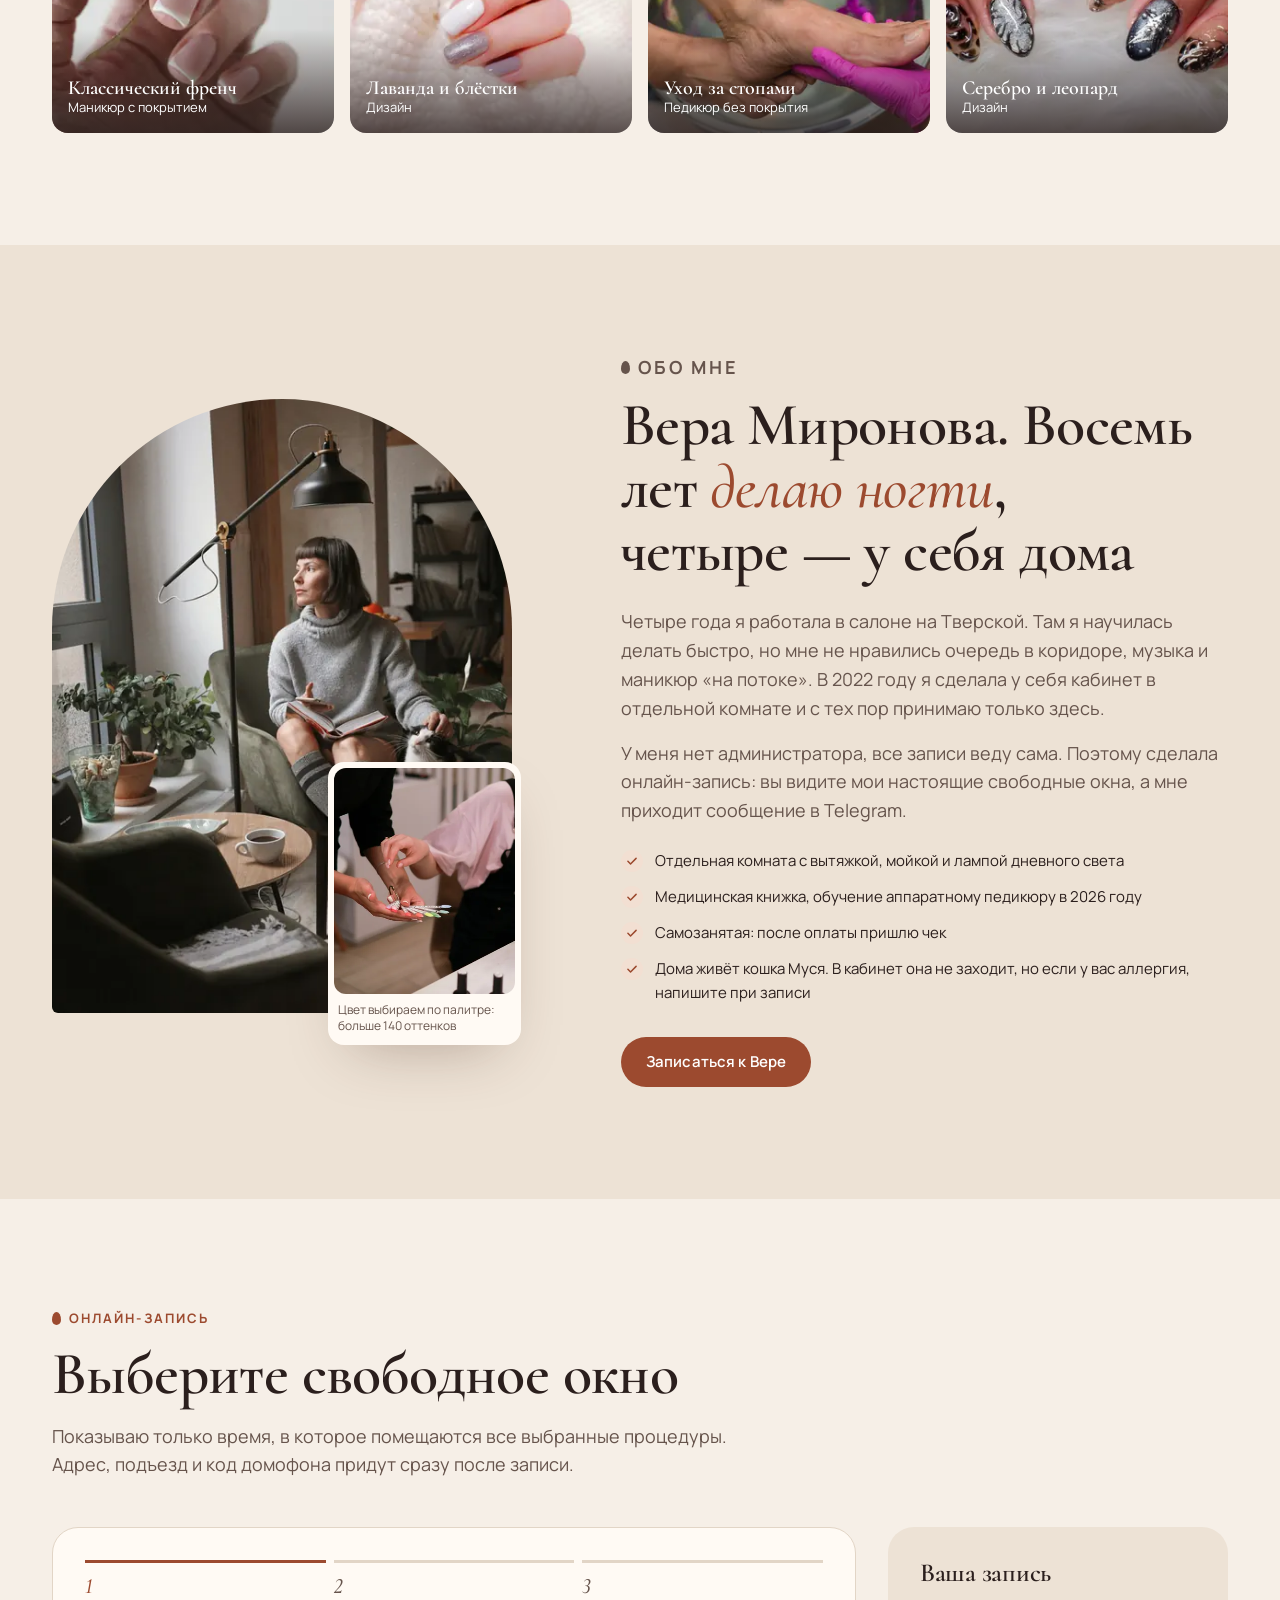
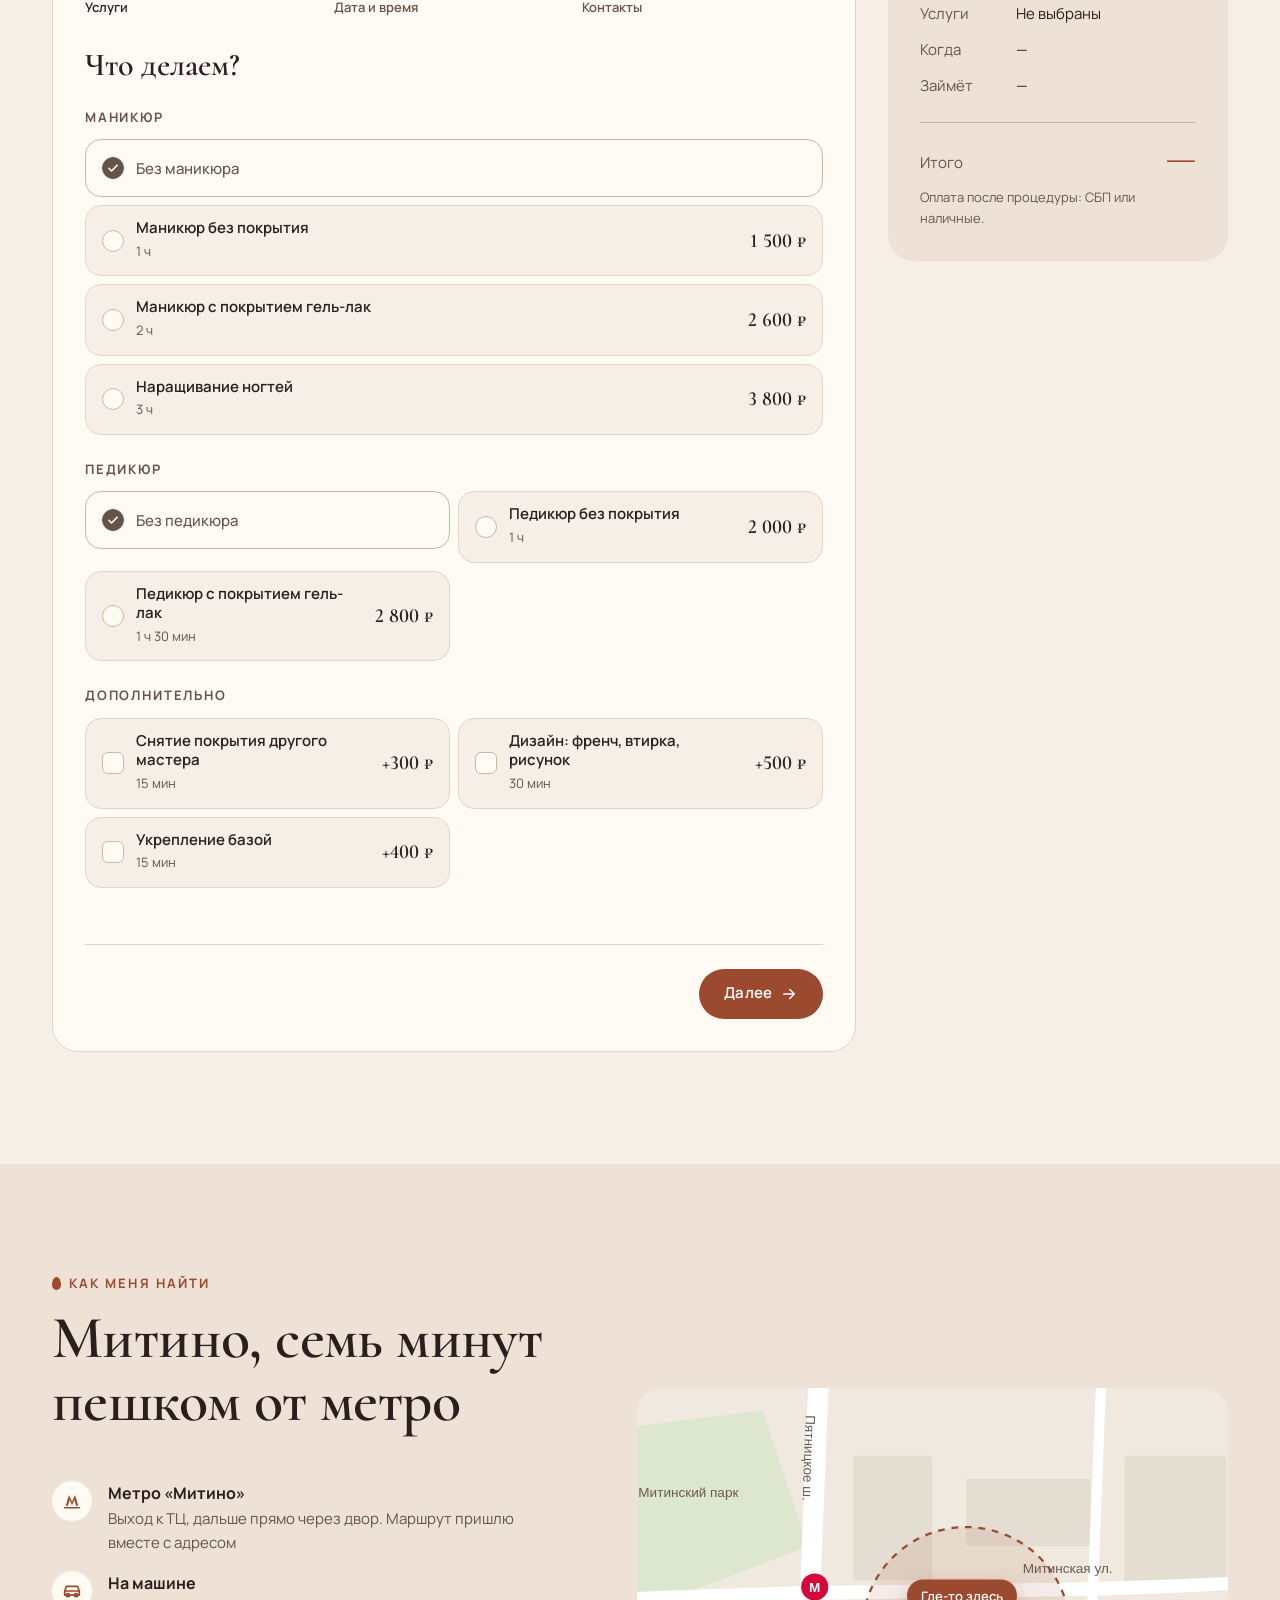
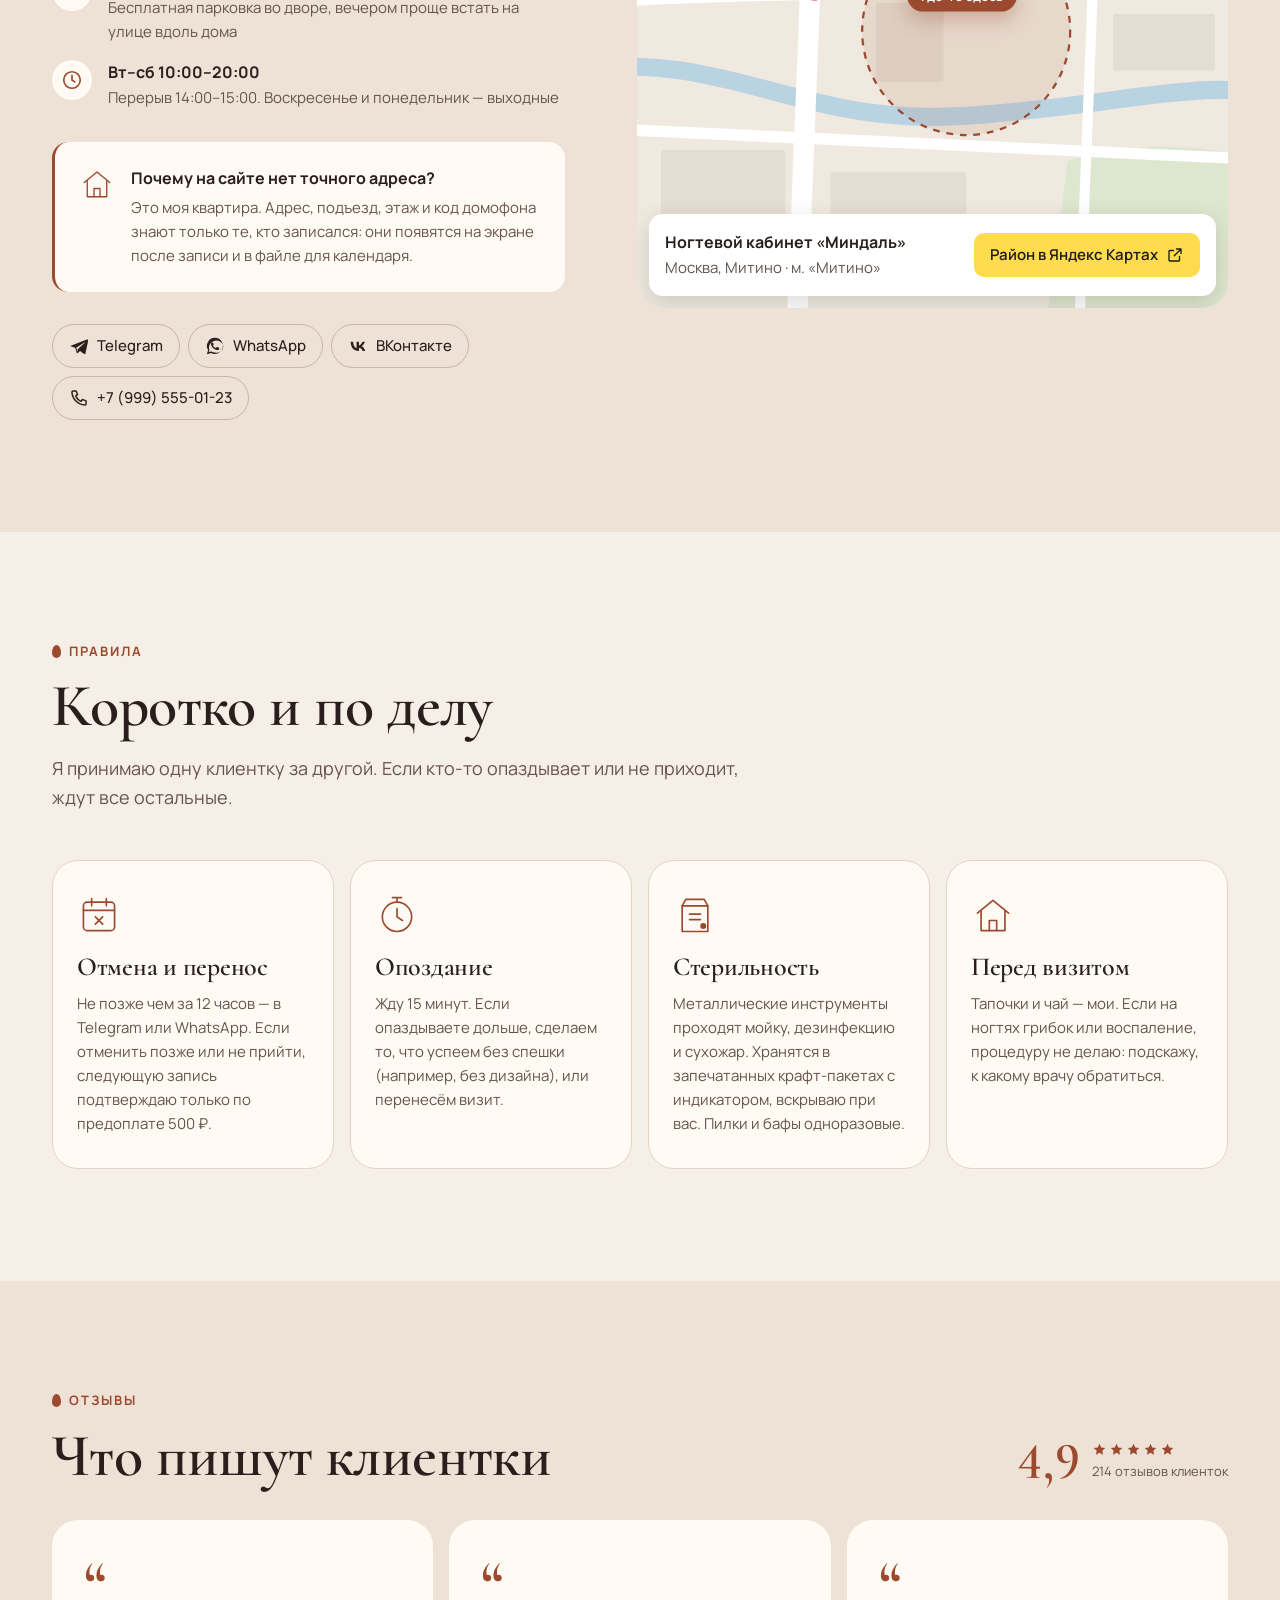
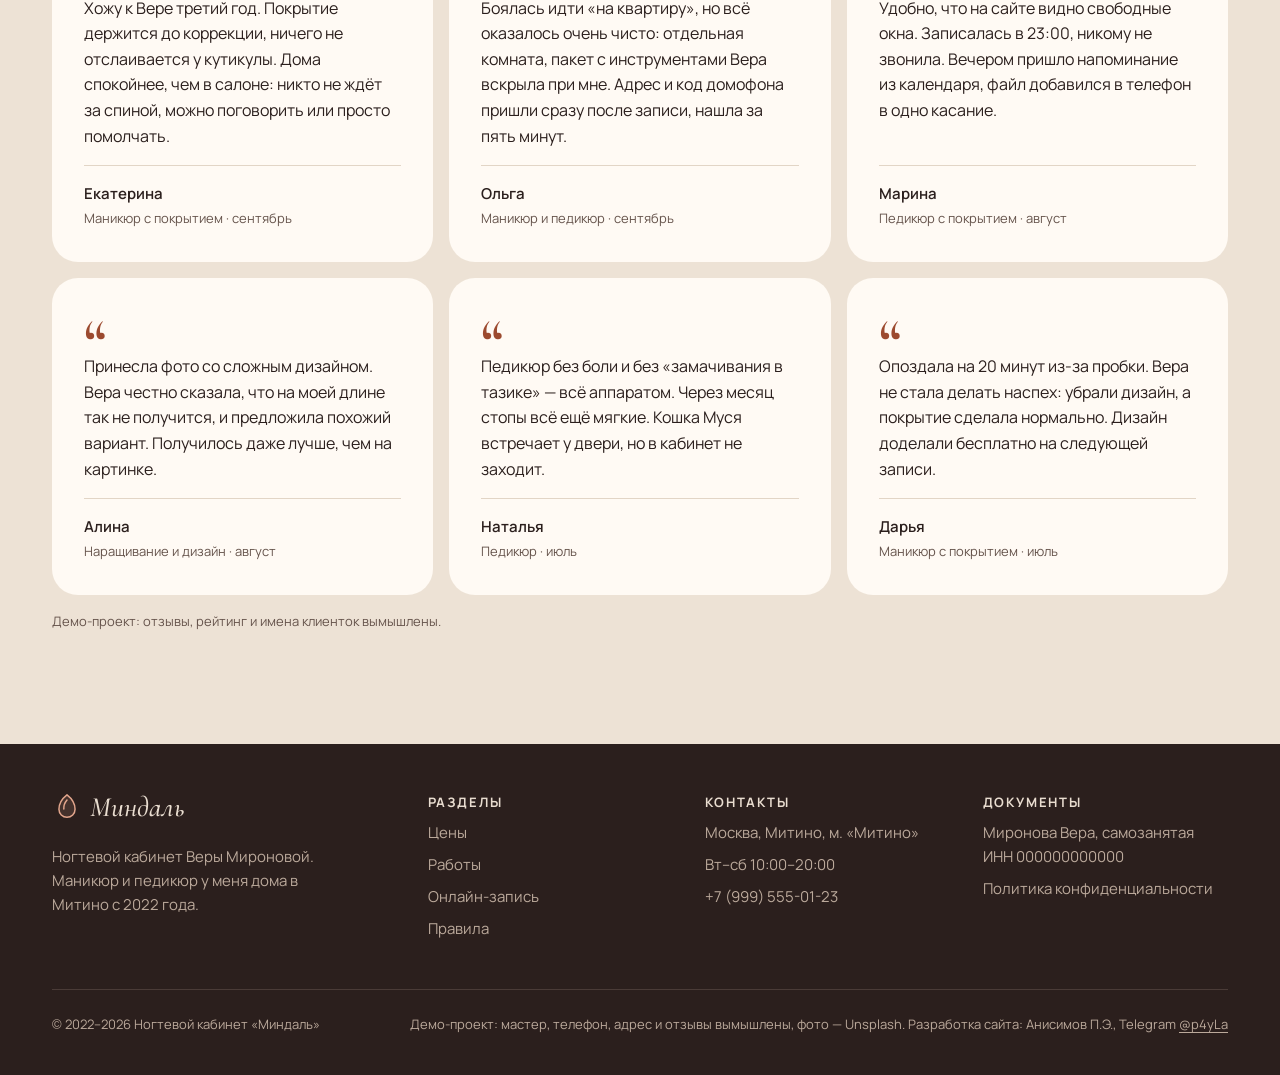
==== commit c26f4ab5: "Заявки в Telegram: подключён воркер Cloudflare - создана база D1, её id вписан в wrangler.toml, ворк" ====
--- a/index.html
+++ b/index.html
@@ -366,6 +366,7 @@
                 <span>Даю согласие на обработку персональных данных в соответствии с <a href="privacy.html" target="_blank">политикой конфиденциальности</a> (152-ФЗ)</span>
                 <span class="consent__error" aria-live="polite"></span>
               </label>
+              <p class="demo-note">Это демо-сайт: запись придёт разработчику в Telegram — так вы увидите, как это работает.</p>
             </fieldset>
 
             <div class="hp" aria-hidden="true"><label>Сайт <input type="text" name="website" tabindex="-1" autocomplete="off"></label></div>
--- a/css/style.css
+++ b/css/style.css
@@ -743,3 +743,6 @@
 
 /* Поле-ловушка для спам-ботов: людям не видно, боты заполняют */
 .hp { position: absolute; left: -9999px; width: 1px; height: 1px; overflow: hidden; }
+
+/* Пометка «это демо»: заявка уходит разработчику в Telegram */
+.demo-note { margin: var(--sp-3) 0 0; padding: var(--sp-3) var(--sp-4); border-left: 3px solid var(--c-accent); border-radius: var(--r-m, 4px); background: var(--c-accent-soft); font-size: var(--fs-s); color: var(--c-text); }
